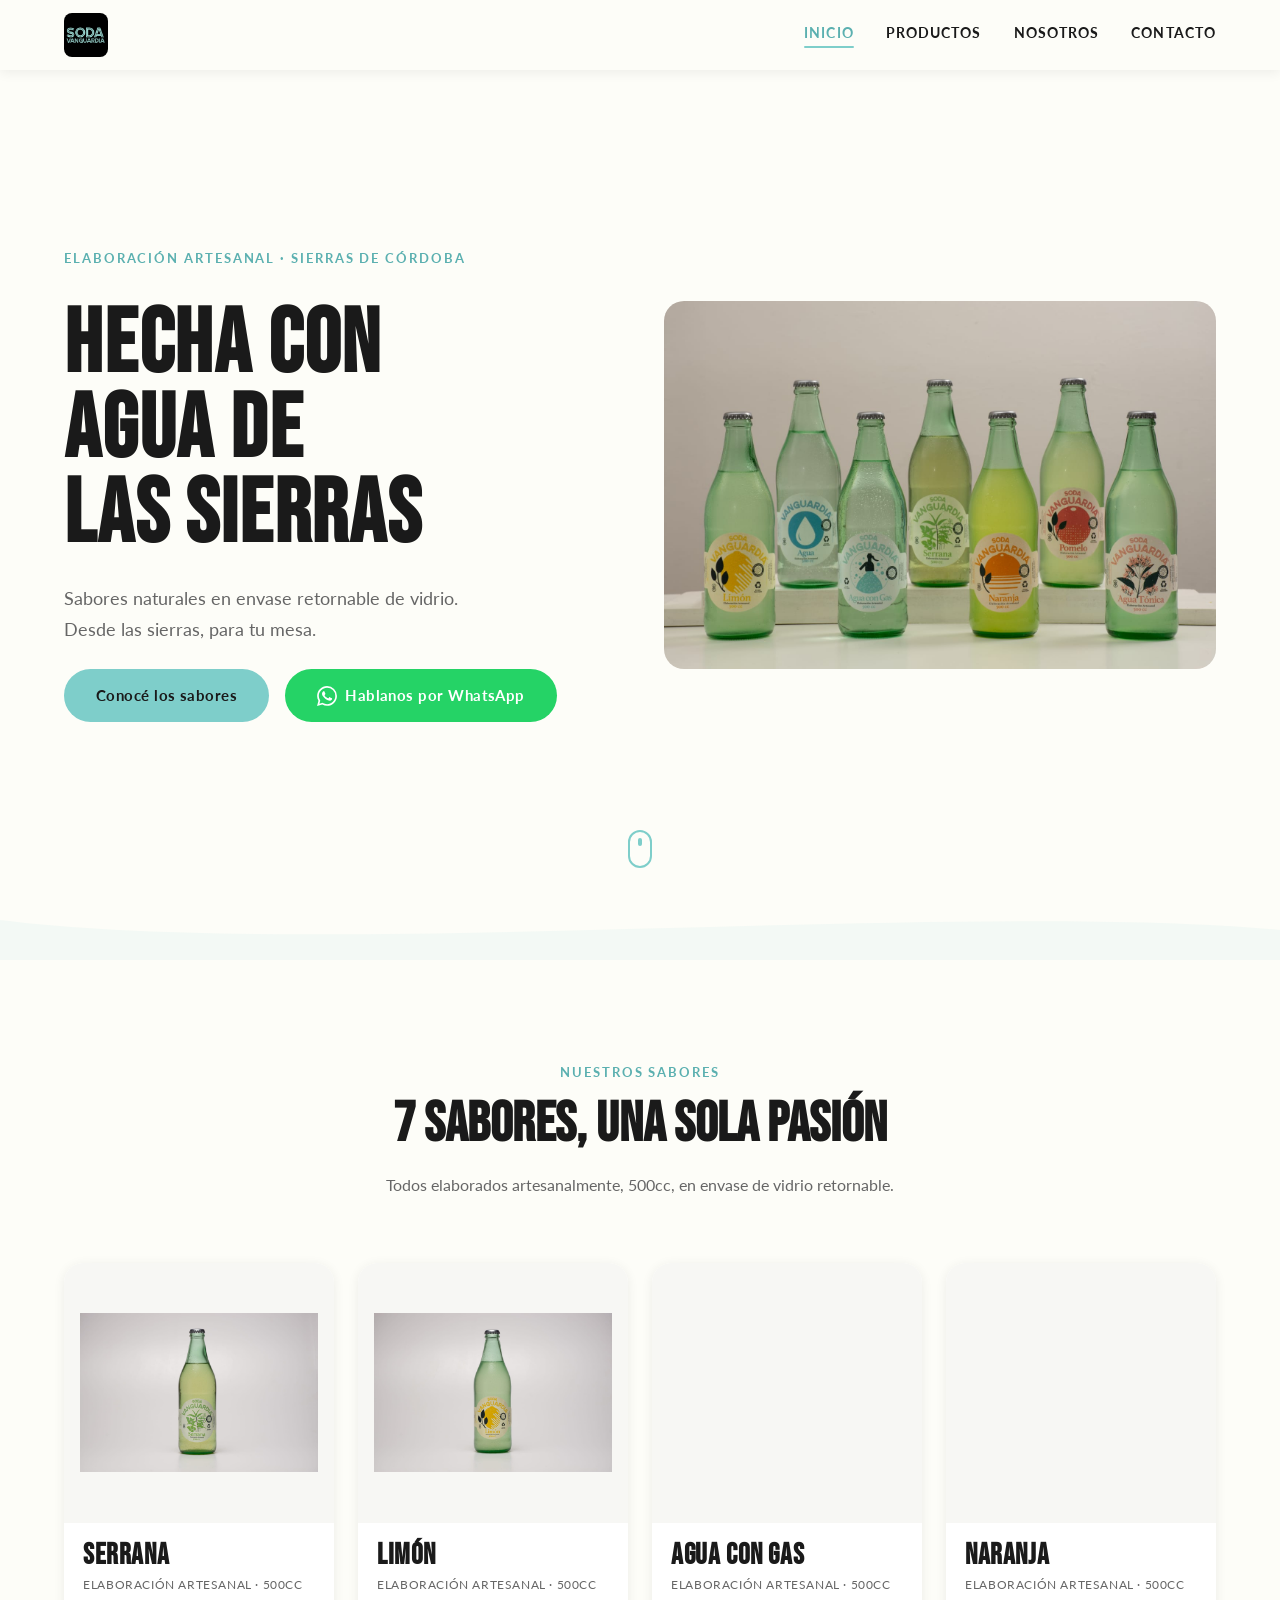
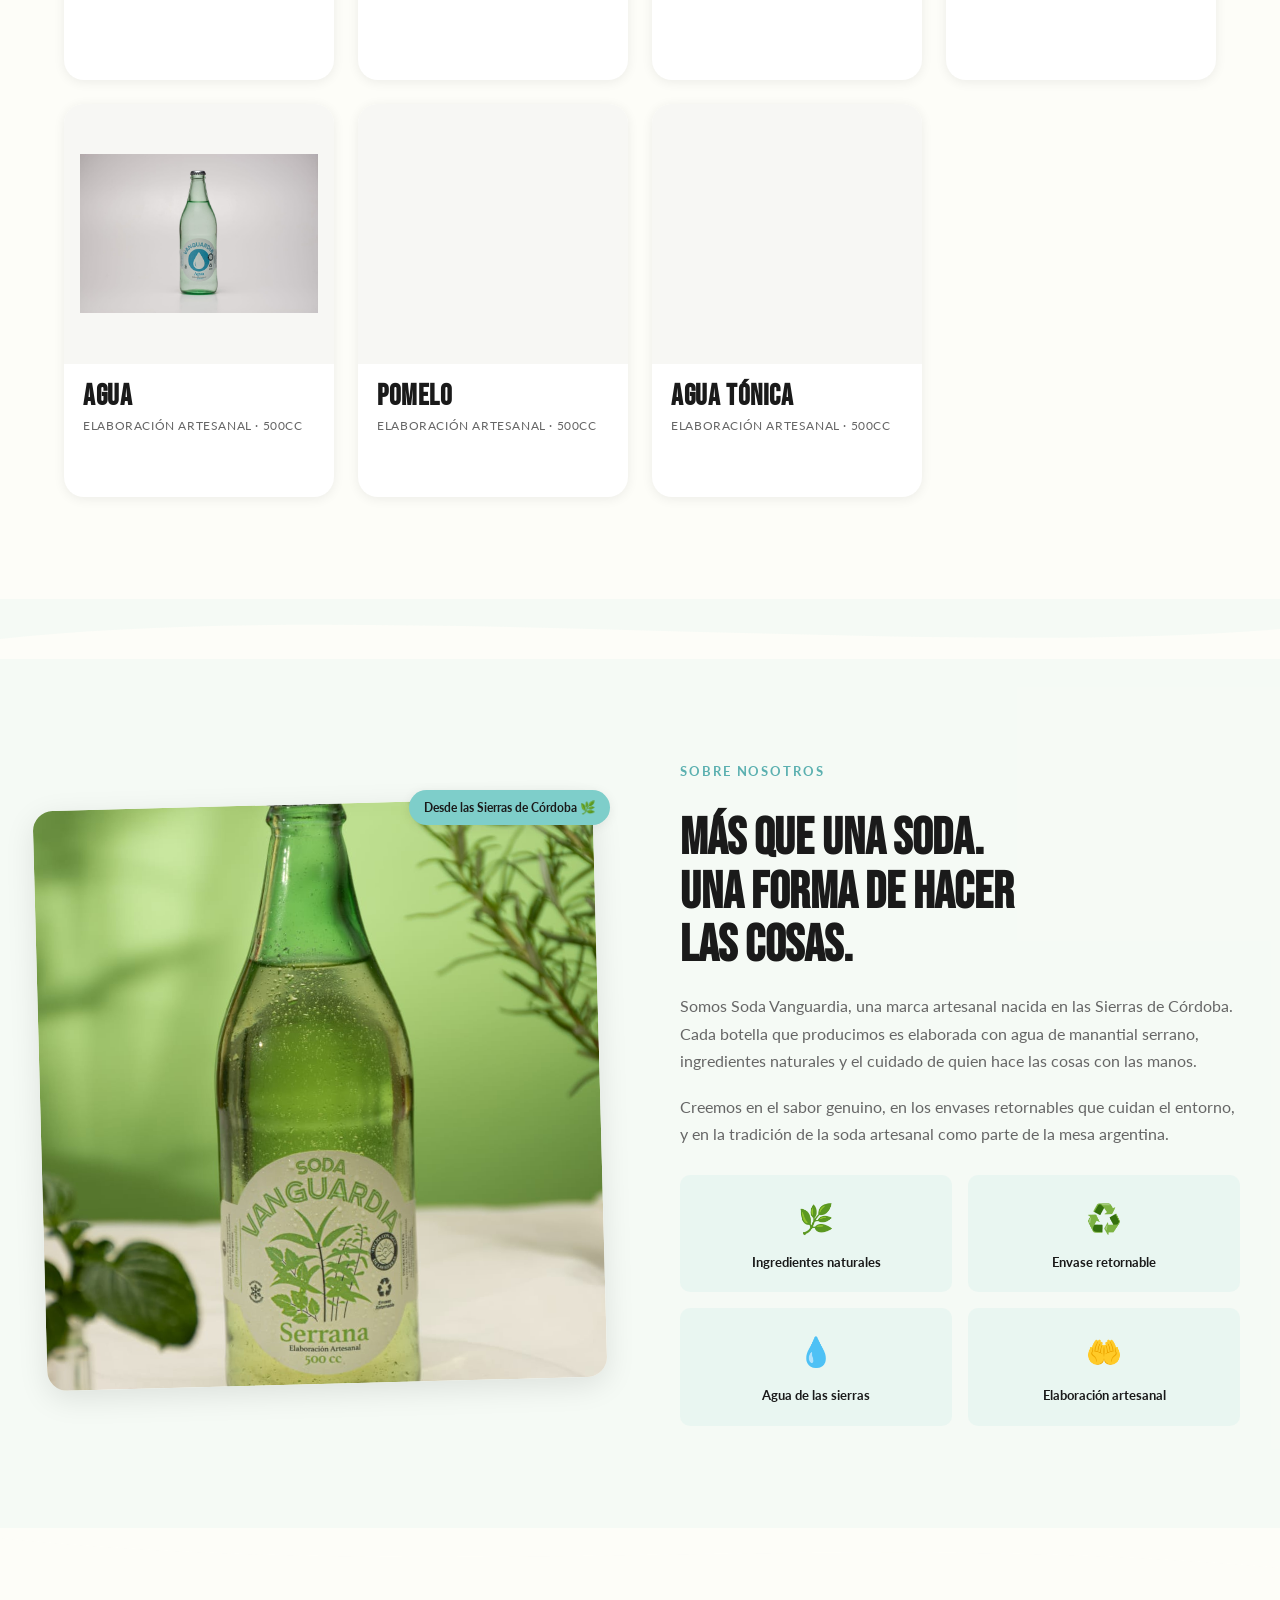
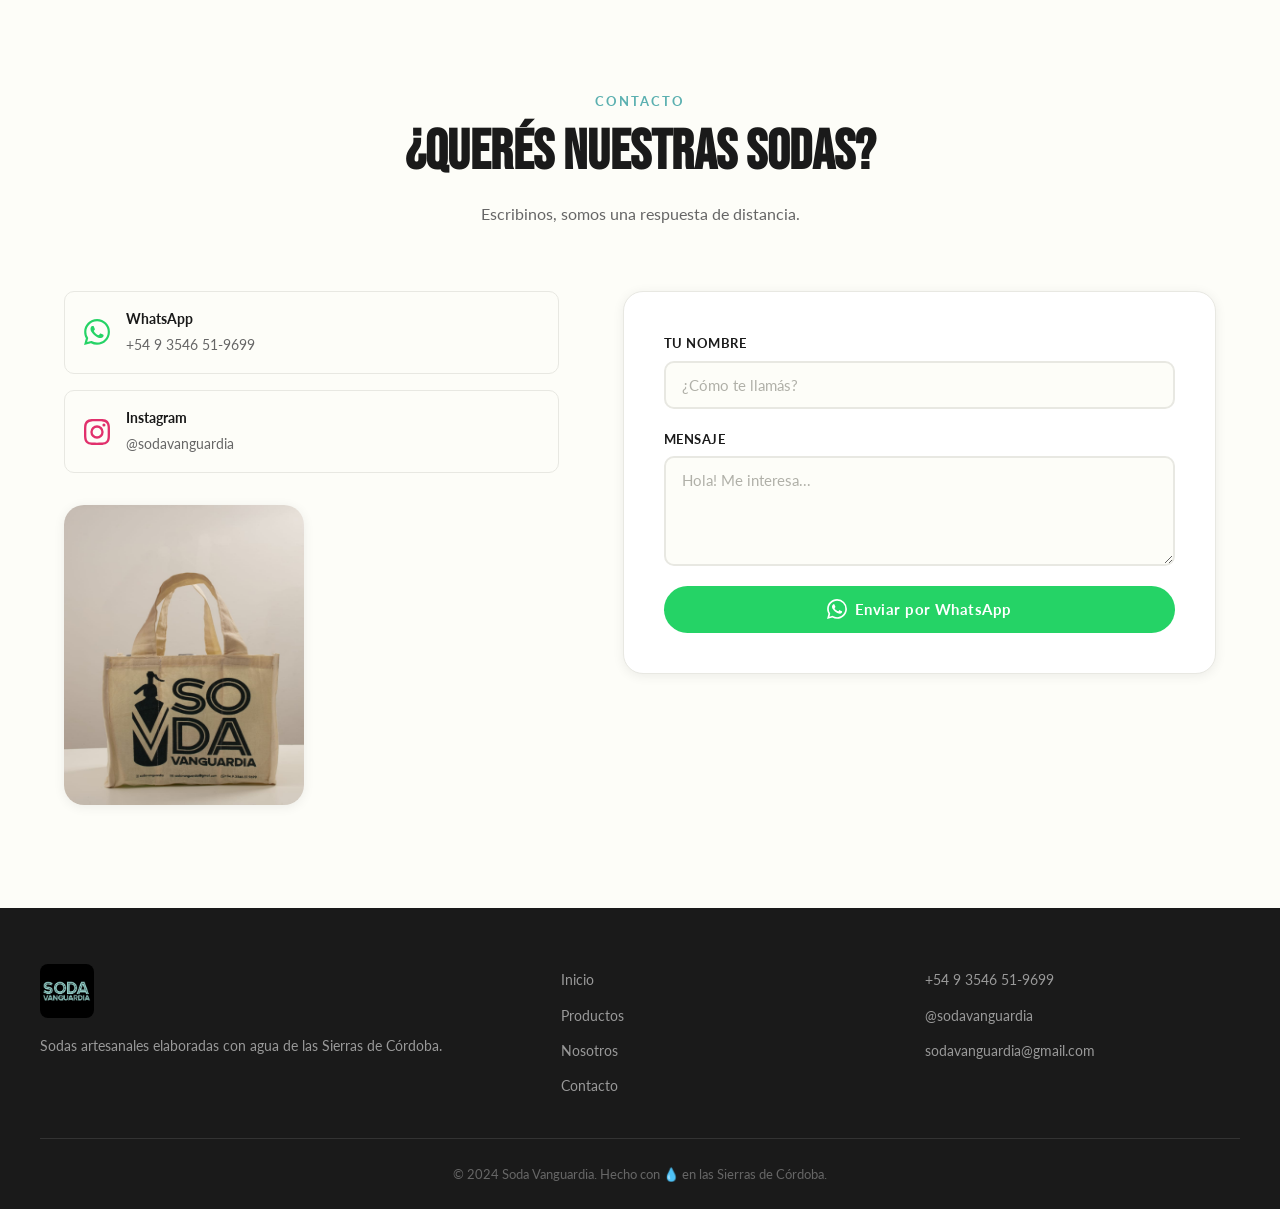
==== index.html @ a7659fdb "first commit" ====
<!DOCTYPE html>
<html lang="es">
<head>
  <meta charset="UTF-8" />
  <meta name="viewport" content="width=device-width, initial-scale=1.0" />

  <!-- SEO -->
  <title>Soda Vanguardia | Sodas Artesanales de las Sierras</title>
  <meta name="description" content="Sodas artesanales elaboradas con agua de las Sierras de Córdoba. Sabores naturales en envase retornable de vidrio." />
  <meta name="keywords" content="soda artesanal, sierras de córdoba, agua serrana, bebida artesanal, soda vanguardia, naranja, limón, pomelo, serrana, agua tónica" />
  <meta name="geo.region" content="AR-X" />
  <meta name="geo.placename" content="Sierras de Córdoba, Argentina" />

  <!-- Open Graph -->
  <meta property="og:title" content="Soda Vanguardia | Sodas Artesanales de las Sierras" />
  <meta property="og:description" content="Sodas artesanales elaboradas con agua de las Sierras de Córdoba. Sabores naturales en envase retornable de vidrio." />
  <meta property="og:image" content="imgs/todas-botellas.jpeg" />
  <meta property="og:type" content="website" />
  <meta property="og:locale" content="es_AR" />

  <!-- Schema.org -->
  <script type="application/ld+json">
  {
    "@context": "https://schema.org",
    "@type": "FoodEstablishment",
    "name": "Soda Vanguardia",
    "description": "Sodas artesanales elaboradas con agua de las Sierras de Córdoba",
    "telephone": "+5493546519699",
    "email": "sodavanguardia@gmail.com",
    "address": { "@type": "PostalAddress", "addressRegion": "Córdoba", "addressCountry": "AR" },
    "sameAs": ["https://www.instagram.com/sodavanguardia/"]
  }
  </script>

  <!-- Favicon inline SVG -->
  <link rel="icon" href="data:image/svg+xml,<svg xmlns='http://www.w3.org/2000/svg' viewBox='0 0 100 100'><rect width='100' height='100' fill='%231A1A1A'/><text y='.9em' font-size='80' fill='%237ECECA' font-family='sans-serif' font-weight='bold'>V</text></svg>" />

  <!-- Google Fonts -->
  <link rel="preconnect" href="https://fonts.googleapis.com" />
  <link rel="preconnect" href="https://fonts.gstatic.com" crossorigin />
  <link href="https://fonts.googleapis.com/css2?family=Bebas+Neue&family=Lato:wght@300;400;700&display=swap" rel="stylesheet" />

  <!-- Preload hero image -->
  <link rel="preload" as="image" href="imgs/todas-botellas.jpeg" fetchpriority="high" />

  <link rel="stylesheet" href="css/styles.css" />
</head>
<body>

  <!-- ═══════════════════════════════════════════════
       NAVBAR
  ══════════════════════════════════════════════════ -->
  <header class="navbar" id="navbar">
    <div class="navbar__container">
      <a href="#hero" class="navbar__logo">
        <img src="imgs/logo.jpeg" alt="Soda Vanguardia" height="44" width="44" />
      </a>

      <nav class="navbar__nav" id="navMenu">
        <a href="#hero" class="navbar__link" data-section="hero">Inicio</a>
        <a href="#productos" class="navbar__link" data-section="productos">Productos</a>
        <a href="#nosotros" class="navbar__link" data-section="nosotros">Nosotros</a>
        <a href="#contacto" class="navbar__link" data-section="contacto">Contacto</a>
      </nav>

      <button class="navbar__hamburger" id="hamburger" aria-label="Abrir menú" aria-expanded="false">
        <span></span>
        <span></span>
        <span></span>
      </button>
    </div>
  </header>

  <main>

    <!-- ═══════════════════════════════════════════════
         HERO
    ══════════════════════════════════════════════════ -->
    <section id="hero" class="hero">
      <div class="hero__content">
        <div class="hero__text">
          <span class="eyebrow">Elaboración Artesanal · Sierras de Córdoba</span>
          <h1 class="hero__title">
            HECHA CON<br />
            AGUA DE<br />
            LAS SIERRAS
          </h1>
          <p class="hero__sub">Sabores naturales en envase retornable de vidrio. Desde las sierras, para tu mesa.</p>
          <div class="hero__ctas">
            <a href="#productos" class="btn btn--primary">Conocé los sabores</a>
            <a href="https://wa.me/5493546519699" target="_blank" rel="noopener" class="btn btn--whatsapp">
              <svg width="20" height="20" viewBox="0 0 24 24" fill="currentColor" aria-hidden="true"><path d="M17.472 14.382c-.297-.149-1.758-.867-2.03-.967-.273-.099-.471-.148-.67.15-.197.297-.767.966-.94 1.164-.173.199-.347.223-.644.075-.297-.15-1.255-.463-2.39-1.475-.883-.788-1.48-1.761-1.653-2.059-.173-.297-.018-.458.13-.606.134-.133.298-.347.446-.52.149-.174.198-.298.298-.497.099-.198.05-.371-.025-.52-.075-.149-.669-1.612-.916-2.207-.242-.579-.487-.5-.669-.51-.173-.008-.371-.01-.57-.01-.198 0-.52.074-.792.372-.272.297-1.04 1.016-1.04 2.479 0 1.462 1.065 2.875 1.213 3.074.149.198 2.096 3.2 5.077 4.487.709.306 1.262.489 1.694.625.712.227 1.36.195 1.871.118.571-.085 1.758-.719 2.006-1.413.248-.694.248-1.289.173-1.413-.074-.124-.272-.198-.57-.347m-5.421 7.403h-.004a9.87 9.87 0 01-5.031-1.378l-.361-.214-3.741.982.998-3.648-.235-.374a9.86 9.86 0 01-1.51-5.26c.001-5.45 4.436-9.884 9.888-9.884 2.64 0 5.122 1.03 6.988 2.898a9.825 9.825 0 012.893 6.994c-.003 5.45-4.437 9.884-9.885 9.884m8.413-18.297A11.815 11.815 0 0012.05 0C5.495 0 .16 5.335.157 11.892c0 2.096.547 4.142 1.588 5.945L.057 24l6.305-1.654a11.882 11.882 0 005.683 1.448h.005c6.554 0 11.89-5.335 11.893-11.893a11.821 11.821 0 00-3.48-8.413z"/></svg>
              Hablanos por WhatsApp
            </a>
          </div>
        </div>

        <div class="hero__image-wrap">
          <div class="hero__bubbles" aria-hidden="true">
            <div class="bubble"></div>
            <div class="bubble"></div>
            <div class="bubble"></div>
            <div class="bubble"></div>
            <div class="bubble"></div>
            <div class="bubble"></div>
          </div>
          <img
            src="imgs/todas-botellas.jpeg"
            alt="Todas las botellas de Soda Vanguardia"
            class="hero__img"
            fetchpriority="high"
            decoding="async"
            width="700"
            height="500"
          />
        </div>
      </div>

      <div class="hero__scroll-indicator" id="scrollIndicator" aria-hidden="true">
        <span></span>
      </div>
    </section>

    <!-- wave -->
    <div class="wave wave--down" aria-hidden="true">
      <svg viewBox="0 0 1440 60" preserveAspectRatio="none" xmlns="http://www.w3.org/2000/svg">
        <path d="M0,20 C360,60 1080,0 1440,30 L1440,60 L0,60 Z" fill="rgba(126,202,202,0.08)"/>
      </svg>
    </div>

    <!-- ═══════════════════════════════════════════════
         PRODUCTOS
    ══════════════════════════════════════════════════ -->
    <section id="productos" class="productos">
      <div class="section-header reveal">
        <span class="eyebrow">Nuestros Sabores</span>
        <h2>7 sabores, una sola pasión</h2>
        <p>Todos elaborados artesanalmente, 500cc, en envase de vidrio retornable.</p>
      </div>

      <div class="products-grid stagger">

        <div class="product-card" data-color="#5A8A3C">
          <div class="product-card__img-wrap">
            <img src="imgs/serrana-product.jpeg" alt="Soda Serrana 500cc" loading="lazy" decoding="async" width="300" height="420" />
          </div>
          <div class="product-card__info">
            <h3 class="product-card__name">Serrana</h3>
            <p class="product-card__sub">Elaboración Artesanal · 500cc</p>
            <p class="product-card__desc">Hierbas serranas y agua de manantial</p>
          </div>
        </div>

        <div class="product-card" data-color="#F2C12E">
          <div class="product-card__img-wrap">
            <img src="imgs/limon-product.jpeg" alt="Soda Limón 500cc" loading="lazy" decoding="async" width="300" height="420" />
          </div>
          <div class="product-card__info">
            <h3 class="product-card__name">Limón</h3>
            <p class="product-card__sub">Elaboración Artesanal · 500cc</p>
            <p class="product-card__desc">Cítrico natural, burbujas finas</p>
          </div>
        </div>

        <div class="product-card" data-color="#5BB8C4">
          <div class="product-card__img-wrap">
            <img src="imgs/agua-con-gas-product.jpeg" alt="Agua con Gas 500cc" loading="lazy" decoding="async" width="300" height="420" />
          </div>
          <div class="product-card__info">
            <h3 class="product-card__name">Agua con Gas</h3>
            <p class="product-card__sub">Elaboración Artesanal · 500cc</p>
            <p class="product-card__desc">Agua serrana pura, perfectamente gasificada</p>
          </div>
        </div>

        <div class="product-card" data-color="#E8821A">
          <div class="product-card__img-wrap">
            <img src="imgs/naranja-product.jpeg" alt="Soda Naranja 500cc" loading="lazy" decoding="async" width="300" height="420" />
          </div>
          <div class="product-card__info">
            <h3 class="product-card__name">Naranja</h3>
            <p class="product-card__sub">Elaboración Artesanal · 500cc</p>
            <p class="product-card__desc">Naranja fresca, sin artificiales</p>
          </div>
        </div>

        <div class="product-card" data-color="#5B9BD5">
          <div class="product-card__img-wrap">
            <img src="imgs/agua-product.jpeg" alt="Agua Vanguardia 500cc" loading="lazy" decoding="async" width="300" height="420" />
          </div>
          <div class="product-card__info">
            <h3 class="product-card__name">Agua</h3>
            <p class="product-card__sub">Elaboración Artesanal · 500cc</p>
            <p class="product-card__desc">Agua serrana pura, sin gas</p>
          </div>
        </div>

        <div class="product-card" data-color="#E85454">
          <div class="product-card__img-wrap">
            <img src="imgs/pomelo-product.jpeg" alt="Soda Pomelo 500cc" loading="lazy" decoding="async" width="300" height="420" />
          </div>
          <div class="product-card__info">
            <h3 class="product-card__name">Pomelo</h3>
            <p class="product-card__sub">Elaboración Artesanal · 500cc</p>
            <p class="product-card__desc">Pomelo jugoso, refrescante y único</p>
          </div>
        </div>

        <div class="product-card" data-color="#E8906A">
          <div class="product-card__img-wrap">
            <img src="imgs/agua-tonica-product.jpeg" alt="Agua Tónica 500cc" loading="lazy" decoding="async" width="300" height="420" />
          </div>
          <div class="product-card__info">
            <h3 class="product-card__name">Agua Tónica</h3>
            <p class="product-card__sub">Elaboración Artesanal · 500cc</p>
            <p class="product-card__desc">Botánica floral, perfecta para tragos</p>
          </div>
        </div>

      </div>
    </section>

    <!-- wave -->
    <div class="wave wave--up" aria-hidden="true">
      <svg viewBox="0 0 1440 60" preserveAspectRatio="none" xmlns="http://www.w3.org/2000/svg">
        <path d="M0,30 C400,0 1040,60 1440,20 L1440,60 L0,60 Z" fill="rgba(126,202,202,0.06)"/>
      </svg>
    </div>

    <!-- ═══════════════════════════════════════════════
         NOSOTROS
    ══════════════════════════════════════════════════ -->
    <section id="nosotros" class="nosotros">
      <div class="nosotros__grid">

        <div class="nosotros__image reveal reveal--left">
          <span class="nosotros__badge">Desde las Sierras de Córdoba 🌿</span>
          <img
            src="imgs/serrana-lifestyle.jpeg"
            alt="Botella Serrana entre hierbas serranas"
            loading="lazy"
            decoding="async"
            width="600"
            height="800"
          />
        </div>

        <div class="nosotros__text reveal reveal--right">
          <span class="eyebrow">Sobre Nosotros</span>
          <h2>Más que una soda.<br />Una forma de hacer<br />las cosas.</h2>
          <p>Somos Soda Vanguardia, una marca artesanal nacida en las Sierras de Córdoba. Cada botella que producimos es elaborada con agua de manantial serrano, ingredientes naturales y el cuidado de quien hace las cosas con las manos.</p>
          <p>Creemos en el sabor genuino, en los envases retornables que cuidan el entorno, y en la tradición de la soda artesanal como parte de la mesa argentina.</p>

          <div class="valores-grid">
            <div class="valor">
              <span class="valor__icon">🌿</span>
              <span class="valor__label">Ingredientes naturales</span>
            </div>
            <div class="valor">
              <span class="valor__icon">♻️</span>
              <span class="valor__label">Envase retornable</span>
            </div>
            <div class="valor">
              <span class="valor__icon">💧</span>
              <span class="valor__label">Agua de las sierras</span>
            </div>
            <div class="valor">
              <span class="valor__icon">🤲</span>
              <span class="valor__label">Elaboración artesanal</span>
            </div>
          </div>
        </div>

      </div>
    </section>

    <!-- wave -->
    <div class="wave wave--down" aria-hidden="true">
      <svg viewBox="0 0 1440 60" preserveAspectRatio="none" xmlns="http://www.w3.org/2000/svg">
        <path d="M0,10 C500,55 940,0 1440,40 L1440,60 L0,60 Z" fill="#FDFDF8"/>
      </svg>
    </div>

    <!-- ═══════════════════════════════════════════════
         CONTACTO
    ══════════════════════════════════════════════════ -->
    <section id="contacto" class="contacto">
      <div class="section-header reveal">
        <span class="eyebrow">Contacto</span>
        <h2>¿Querés nuestras sodas?</h2>
        <p>Escribinos, somos una respuesta de distancia.</p>
      </div>

      <div class="contacto__grid">

        <div class="contacto__datos reveal reveal--left">
          <a href="https://wa.me/5493546519699" target="_blank" rel="noopener" class="contacto__item contacto__item--wa">
            <svg class="contacto__icon" viewBox="0 0 24 24" fill="currentColor" aria-hidden="true"><path d="M17.472 14.382c-.297-.149-1.758-.867-2.03-.967-.273-.099-.471-.148-.67.15-.197.297-.767.966-.94 1.164-.173.199-.347.223-.644.075-.297-.15-1.255-.463-2.39-1.475-.883-.788-1.48-1.761-1.653-2.059-.173-.297-.018-.458.13-.606.134-.133.298-.347.446-.52.149-.174.198-.298.298-.497.099-.198.05-.371-.025-.52-.075-.149-.669-1.612-.916-2.207-.242-.579-.487-.5-.669-.51-.173-.008-.371-.01-.57-.01-.198 0-.52.074-.792.372-.272.297-1.04 1.016-1.04 2.479 0 1.462 1.065 2.875 1.213 3.074.149.198 2.096 3.2 5.077 4.487.709.306 1.262.489 1.694.625.712.227 1.36.195 1.871.118.571-.085 1.758-.719 2.006-1.413.248-.694.248-1.289.173-1.413-.074-.124-.272-.198-.57-.347m-5.421 7.403h-.004a9.87 9.87 0 01-5.031-1.378l-.361-.214-3.741.982.998-3.648-.235-.374a9.86 9.86 0 01-1.51-5.26c.001-5.45 4.436-9.884 9.888-9.884 2.64 0 5.122 1.03 6.988 2.898a9.825 9.825 0 012.893 6.994c-.003 5.45-4.437 9.884-9.885 9.884m8.413-18.297A11.815 11.815 0 0012.05 0C5.495 0 .16 5.335.157 11.892c0 2.096.547 4.142 1.588 5.945L.057 24l6.305-1.654a11.882 11.882 0 005.683 1.448h.005c6.554 0 11.89-5.335 11.893-11.893a11.821 11.821 0 00-3.48-8.413z"/></svg>
            <div>
              <strong>WhatsApp</strong>
              <span>+54 9 3546 51-9699</span>
            </div>
          </a>

          <a href="https://www.instagram.com/sodavanguardia/" target="_blank" rel="noopener" class="contacto__item contacto__item--ig">
            <svg class="contacto__icon" viewBox="0 0 24 24" fill="currentColor" aria-hidden="true"><path d="M12 2.163c3.204 0 3.584.012 4.85.07 3.252.148 4.771 1.691 4.919 4.919.058 1.265.069 1.645.069 4.849 0 3.205-.012 3.584-.069 4.849-.149 3.225-1.664 4.771-4.919 4.919-1.266.058-1.644.07-4.85.07-3.204 0-3.584-.012-4.849-.07-3.26-.149-4.771-1.699-4.919-4.92-.058-1.265-.07-1.644-.07-4.849 0-3.204.013-3.583.07-4.849.149-3.227 1.664-4.771 4.919-4.919 1.266-.057 1.645-.069 4.849-.069zM12 0C8.741 0 8.333.014 7.053.072 2.695.272.273 2.69.073 7.052.014 8.333 0 8.741 0 12c0 3.259.014 3.668.072 4.948.2 4.358 2.618 6.78 6.98 6.98C8.333 23.986 8.741 24 12 24c3.259 0 3.668-.014 4.948-.072 4.354-.2 6.782-2.618 6.979-6.98.059-1.28.073-1.689.073-4.948 0-3.259-.014-3.667-.072-4.947-.196-4.354-2.617-6.78-6.979-6.98C15.668.014 15.259 0 12 0zm0 5.838a6.162 6.162 0 100 12.324 6.162 6.162 0 000-12.324zM12 16a4 4 0 110-8 4 4 0 010 8zm6.406-11.845a1.44 1.44 0 100 2.881 1.44 1.44 0 000-2.881z"/></svg>
            <div>
              <strong>Instagram</strong>
              <span>@sodavanguardia</span>
            </div>
          </a>

          <div class="contacto__bolsa">
            <img src="imgs/bolsa.jpeg" alt="Bolsa Soda Vanguardia" loading="lazy" decoding="async" width="300" height="300" />
          </div>
        </div>

        <div class="contacto__form-wrap reveal reveal--right">
          <form class="contacto__form" id="contactForm" novalidate>
            <div class="form-group">
              <label for="nombre">Tu nombre</label>
              <input type="text" id="nombre" name="nombre" placeholder="¿Cómo te llamás?" required />
            </div>
            <div class="form-group">
              <label for="mensaje">Mensaje</label>
              <textarea id="mensaje" name="mensaje" rows="4" placeholder="Hola! Me interesa..." required></textarea>
            </div>
            <button type="submit" class="btn btn--whatsapp btn--full">
              <svg width="20" height="20" viewBox="0 0 24 24" fill="currentColor" aria-hidden="true"><path d="M17.472 14.382c-.297-.149-1.758-.867-2.03-.967-.273-.099-.471-.148-.67.15-.197.297-.767.966-.94 1.164-.173.199-.347.223-.644.075-.297-.15-1.255-.463-2.39-1.475-.883-.788-1.48-1.761-1.653-2.059-.173-.297-.018-.458.13-.606.134-.133.298-.347.446-.52.149-.174.198-.298.298-.497.099-.198.05-.371-.025-.52-.075-.149-.669-1.612-.916-2.207-.242-.579-.487-.5-.669-.51-.173-.008-.371-.01-.57-.01-.198 0-.52.074-.792.372-.272.297-1.04 1.016-1.04 2.479 0 1.462 1.065 2.875 1.213 3.074.149.198 2.096 3.2 5.077 4.487.709.306 1.262.489 1.694.625.712.227 1.36.195 1.871.118.571-.085 1.758-.719 2.006-1.413.248-.694.248-1.289.173-1.413-.074-.124-.272-.198-.57-.347m-5.421 7.403h-.004a9.87 9.87 0 01-5.031-1.378l-.361-.214-3.741.982.998-3.648-.235-.374a9.86 9.86 0 01-1.51-5.26c.001-5.45 4.436-9.884 9.888-9.884 2.64 0 5.122 1.03 6.988 2.898a9.825 9.825 0 012.893 6.994c-.003 5.45-4.437 9.884-9.885 9.884m8.413-18.297A11.815 11.815 0 0012.05 0C5.495 0 .16 5.335.157 11.892c0 2.096.547 4.142 1.588 5.945L.057 24l6.305-1.654a11.882 11.882 0 005.683 1.448h.005c6.554 0 11.89-5.335 11.893-11.893a11.821 11.821 0 00-3.48-8.413z"/></svg>
              Enviar por WhatsApp
            </button>
          </form>
        </div>

      </div>
    </section>

  </main>

  <!-- ═══════════════════════════════════════════════
       FOOTER
  ══════════════════════════════════════════════════ -->
  <footer class="footer reveal">
    <div class="footer__top">
      <div class="footer__brand">
        <img src="imgs/logo.jpeg" alt="Soda Vanguardia" width="60" height="60" loading="lazy" />
        <p>Sodas artesanales elaboradas con agua de las Sierras de Córdoba.</p>
      </div>
      <nav class="footer__nav" aria-label="Navegación footer">
        <a href="#hero">Inicio</a>
        <a href="#productos">Productos</a>
        <a href="#nosotros">Nosotros</a>
        <a href="#contacto">Contacto</a>
      </nav>
      <div class="footer__contact">
        <a href="https://wa.me/5493546519699" target="_blank" rel="noopener">+54 9 3546 51-9699</a>
        <a href="https://www.instagram.com/sodavanguardia/" target="_blank" rel="noopener">@sodavanguardia</a>
        <a href="mailto:sodavanguardia@gmail.com">sodavanguardia@gmail.com</a>
      </div>
    </div>
    <div class="footer__bottom">
      <p>© 2024 Soda Vanguardia. Hecho con 💧 en las Sierras de Córdoba.</p>
    </div>
  </footer>

  <script src="js/main.js"></script>
</body>
</html>
---- css/styles.css ----
/* ═══════════════════════════════════════════════
   SODA VANGUARDIA — styles.css
   Orden: Variables → Reset → Utilidades → Navbar
          → Hero → Productos → Nosotros → Contacto
          → Footer → Animaciones → Responsive
══════════════════════════════════════════════════ */

/* ── VARIABLES ─────────────────────────────────── */
:root {
  --color-bg:           #FDFDF8;
  --color-primary:      #7ECECA;
  --color-primary-dark: #5BB0B0;
  --color-text:         #1A1A1A;
  --color-text-light:   #666666;
  --color-border:       #E8E8E2;
  --color-wa:           #25D366;
  --color-wa-dark:      #1DA851;

  /* Colores por sabor */
  --color-serrana:      #5A8A3C;
  --color-limon:        #F2C12E;
  --color-agua-con-gas: #5BB8C4;
  --color-naranja:      #E8821A;
  --color-agua:         #5B9BD5;
  --color-pomelo:       #E85454;
  --color-tonica:       #E8906A;

  --font-title: 'Bebas Neue', sans-serif;
  --font-body:  'Lato', sans-serif;

  --radius-sm:  10px;
  --radius-md:  20px;
  --radius-lg:  50px;

  --shadow-sm:  0 2px 12px rgba(0,0,0,0.07);
  --shadow-md:  0 8px 30px rgba(0,0,0,0.10);
  --shadow-lg:  0 16px 50px rgba(0,0,0,0.14);

  --section-pad: clamp(4rem, 8vw, 8rem);
  --container:   1200px;
}

/* ── RESET ─────────────────────────────────────── */
*, *::before, *::after { margin: 0; padding: 0; box-sizing: border-box; }
html { scroll-behavior: smooth; }
body {
  font-family: var(--font-body);
  background: var(--color-bg);
  color: var(--color-text);
  line-height: 1.7;
  overflow-x: hidden;
}
img { display: block; max-width: 100%; }
a { text-decoration: none; color: inherit; }
button { cursor: pointer; font-family: inherit; border: none; background: none; }
ul { list-style: none; }
input, textarea { font-family: inherit; }

/* ── UTILIDADES ─────────────────────────────────── */
.eyebrow {
  display: block;
  font-size: 0.8rem;
  font-weight: 700;
  letter-spacing: 0.15em;
  text-transform: uppercase;
  color: var(--color-primary-dark);
  margin-bottom: 0.6rem;
}

.section-header {
  text-align: center;
  max-width: 600px;
  margin: 0 auto 4rem;
}
.section-header h2 {
  font-family: var(--font-title);
  font-size: clamp(2rem, 5vw, 3.5rem);
  line-height: 1.1;
  margin: 0.4rem 0 1rem;
}
.section-header p {
  color: var(--color-text-light);
}

/* ── BOTONES ────────────────────────────────────── */
.btn {
  display: inline-flex;
  align-items: center;
  gap: 0.5rem;
  padding: 0.85rem 2rem;
  border-radius: var(--radius-lg);
  font-weight: 700;
  font-size: 0.95rem;
  letter-spacing: 0.03em;
  transition: transform 0.2s ease, box-shadow 0.2s ease, background 0.2s ease;
}
.btn:active { transform: scale(0.97); }

.btn--primary {
  background: var(--color-primary);
  color: var(--color-text);
}
.btn--primary:hover {
  background: var(--color-primary-dark);
  transform: translateY(-2px);
  box-shadow: 0 6px 20px rgba(126,202,202,0.4);
}

.btn--whatsapp {
  background: var(--color-wa);
  color: #fff;
}
.btn--whatsapp:hover {
  background: var(--color-wa-dark);
  transform: translateY(-2px);
  box-shadow: 0 6px 20px rgba(37,211,102,0.35);
}

.btn--full { width: 100%; justify-content: center; }

/* Focus visible */
:focus-visible {
  outline: 3px solid var(--color-primary);
  outline-offset: 3px;
  border-radius: 4px;
}

/* ── NAVBAR ─────────────────────────────────────── */
.navbar {
  position: fixed;
  top: 0; left: 0; right: 0;
  z-index: 100;
  background: rgba(253,253,248,0.96);
  backdrop-filter: blur(8px);
  -webkit-backdrop-filter: blur(8px);
  box-shadow: var(--shadow-sm);
  transition: transform 0.35s ease, box-shadow 0.35s ease;
}
.navbar--hidden { transform: translateY(-100%); }

.navbar__container {
  max-width: var(--container);
  margin: 0 auto;
  padding: 0 1.5rem;
  height: 70px;
  display: flex;
  align-items: center;
  justify-content: space-between;
  gap: 1rem;
}

.navbar__logo img {
  height: 44px;
  width: 44px;
  object-fit: cover;
  border-radius: 8px;
  transition: transform 0.2s ease;
}
.navbar__logo:hover img { transform: scale(1.05); }

.navbar__nav {
  display: flex;
  gap: 2rem;
  align-items: center;
}

.navbar__link {
  font-size: 0.85rem;
  font-weight: 700;
  letter-spacing: 0.08em;
  text-transform: uppercase;
  color: var(--color-text);
  position: relative;
  padding-bottom: 3px;
  transition: color 0.2s ease;
}
.navbar__link::after {
  content: '';
  position: absolute;
  bottom: 0; left: 0;
  width: 0; height: 2px;
  background: var(--color-primary);
  border-radius: 2px;
  transition: width 0.3s ease;
}
.navbar__link:hover,
.navbar__link.active { color: var(--color-primary-dark); }
.navbar__link:hover::after,
.navbar__link.active::after { width: 100%; }

/* Hamburger */
.navbar__hamburger {
  display: none;
  flex-direction: column;
  gap: 5px;
  width: 30px;
  padding: 4px 0;
}
.navbar__hamburger span {
  display: block;
  height: 2px;
  background: var(--color-text);
  border-radius: 2px;
  transition: transform 0.3s ease, opacity 0.3s ease;
}
.navbar__hamburger.open span:nth-child(1) { transform: translateY(7px) rotate(45deg); }
.navbar__hamburger.open span:nth-child(2) { opacity: 0; }
.navbar__hamburger.open span:nth-child(3) { transform: translateY(-7px) rotate(-45deg); }

/* ── HERO ───────────────────────────────────────── */
.hero {
  min-height: 100vh;
  display: flex;
  flex-direction: column;
  justify-content: center;
  padding-top: 70px;
  position: relative;
  overflow: hidden;
}

.hero__content {
  max-width: var(--container);
  margin: 0 auto;
  padding: 3rem 1.5rem;
  display: grid;
  grid-template-columns: 1fr 1fr;
  align-items: center;
  gap: 3rem;
  width: 100%;
}

/* Texto hero */
.hero__text { display: flex; flex-direction: column; gap: 1.5rem; }

.hero__text .eyebrow {
  animation: aparecer 0.6s ease both;
}

.hero__title {
  font-family: var(--font-title);
  font-size: clamp(3rem, 7vw, 7rem);
  line-height: 0.95;
  letter-spacing: 0.02em;
  color: var(--color-text);
  animation: aparecer 0.6s ease 0.1s both;
}

.hero__sub {
  font-size: clamp(1rem, 1.5vw, 1.15rem);
  color: var(--color-text-light);
  max-width: 440px;
  animation: aparecer 0.6s ease 0.2s both;
}

.hero__ctas {
  display: flex;
  flex-wrap: wrap;
  gap: 1rem;
  animation: aparecer 0.6s ease 0.3s both;
}

/* Imagen hero */
.hero__image-wrap {
  position: relative;
  display: flex;
  justify-content: center;
  align-items: center;
  animation: aparecer 0.7s ease 0.15s both;
}

.hero__img {
  width: 100%;
  max-width: 560px;
  height: auto;
  border-radius: var(--radius-md);
  object-fit: cover;
  animation: flotar 5s ease-in-out infinite;
  position: relative;
  z-index: 1;
}

/* Burbujas */
.hero__bubbles { position: absolute; inset: 0; pointer-events: none; z-index: 0; }
.bubble {
  position: absolute;
  border-radius: 50%;
  background: rgba(126,202,202,0.25);
  animation: subir var(--dur, 3.5s) ease-in var(--delay, 0s) infinite;
}
.bubble:nth-child(1) { width: 18px; height: 18px; left: 10%; bottom: 15%; --dur: 3.2s; --delay: 0s;   }
.bubble:nth-child(2) { width: 10px; height: 10px; left: 25%; bottom: 20%; --dur: 4.0s; --delay: 0.5s; }
.bubble:nth-child(3) { width: 22px; height: 22px; left: 70%; bottom: 10%; --dur: 3.6s; --delay: 1.0s; }
.bubble:nth-child(4) { width: 12px; height: 12px; left: 50%; bottom: 25%; --dur: 5.0s; --delay: 1.5s; }
.bubble:nth-child(5) { width: 16px; height: 16px; left: 80%; bottom: 30%; --dur: 3.8s; --delay: 0.8s; }
.bubble:nth-child(6) { width:  8px; height:  8px; left: 40%; bottom: 8%;  --dur: 4.5s; --delay: 2.0s; }

/* Scroll indicator */
.hero__scroll-indicator {
  position: absolute;
  bottom: 2rem;
  left: 50%;
  transform: translateX(-50%);
  display: flex;
  flex-direction: column;
  align-items: center;
  transition: opacity 0.4s ease;
}
.hero__scroll-indicator span {
  display: block;
  width: 24px; height: 38px;
  border: 2px solid var(--color-primary);
  border-radius: 12px;
  position: relative;
}
.hero__scroll-indicator span::after {
  content: '';
  position: absolute;
  top: 6px; left: 50%;
  transform: translateX(-50%);
  width: 4px; height: 8px;
  background: var(--color-primary);
  border-radius: 2px;
  animation: scrollDot 1.8s ease infinite;
}
.hero__scroll-indicator.hidden { opacity: 0; pointer-events: none; }

/* ── PRODUCTOS ──────────────────────────────────── */
.productos {
  padding: var(--section-pad) 1.5rem;
  max-width: var(--container);
  margin: 0 auto;
}

.products-grid {
  display: grid;
  grid-template-columns: repeat(4, 1fr);
  gap: 1.5rem;
}

.product-card {
  background: #fff;
  border-radius: var(--radius-md);
  box-shadow: var(--shadow-sm);
  overflow: hidden;
  cursor: pointer;
  transition: transform 0.3s ease, box-shadow 0.3s ease, border-bottom-color 0.3s ease;
  border-bottom: 4px solid transparent;
  display: flex;
  flex-direction: column;
}
.product-card:hover {
  transform: translateY(-8px);
  box-shadow: var(--shadow-lg);
}

.product-card__img-wrap {
  background: #f7f7f4;
  display: flex;
  align-items: center;
  justify-content: center;
  padding: 1.5rem 1rem;
  height: 260px;
  overflow: hidden;
}
.product-card__img-wrap img {
  height: 100%;
  width: auto;
  object-fit: contain;
  transition: transform 0.3s ease;
}
.product-card:hover .product-card__img-wrap img {
  transform: scale(1.06);
}

.product-card__info {
  padding: 1.2rem 1.2rem 1.4rem;
  display: flex;
  flex-direction: column;
  gap: 0.25rem;
  flex: 1;
}
.product-card__name {
  font-family: var(--font-title);
  font-size: 1.8rem;
  line-height: 1;
  letter-spacing: 0.02em;
}
.product-card__sub {
  font-size: 0.75rem;
  color: var(--color-text-light);
  text-transform: uppercase;
  letter-spacing: 0.05em;
}
.product-card__desc {
  font-size: 0.88rem;
  color: var(--color-text-light);
  margin-top: 0.4rem;
  opacity: 0;
  transform: translateY(4px);
  transition: opacity 0.3s ease, transform 0.3s ease;
}
.product-card:hover .product-card__desc {
  opacity: 1;
  transform: translateY(0);
}

/* ── NOSOTROS ───────────────────────────────────── */
.nosotros {
  background: rgba(126,202,202,0.06);
  padding: var(--section-pad) 1.5rem;
}

.nosotros__grid {
  max-width: var(--container);
  margin: 0 auto;
  display: grid;
  grid-template-columns: 1fr 1fr;
  gap: 5rem;
  align-items: center;
}

.nosotros__image {
  position: relative;
}
.nosotros__image img {
  width: 100%;
  max-height: 580px;
  object-fit: cover;
  border-radius: var(--radius-md);
  transform: rotate(-1.5deg);
  box-shadow: var(--shadow-md);
}
.nosotros__badge {
  position: absolute;
  top: -14px; right: -10px;
  background: var(--color-primary);
  color: var(--color-text);
  font-size: 0.78rem;
  font-weight: 700;
  padding: 0.45rem 0.9rem;
  border-radius: var(--radius-lg);
  box-shadow: var(--shadow-sm);
  z-index: 1;
  white-space: nowrap;
}

.nosotros__text { display: flex; flex-direction: column; gap: 1.2rem; }
.nosotros__text h2 {
  font-family: var(--font-title);
  font-size: clamp(2rem, 4vw, 3.2rem);
  line-height: 1.05;
}
.nosotros__text p { color: var(--color-text-light); }

.valores-grid {
  display: grid;
  grid-template-columns: 1fr 1fr;
  gap: 1rem;
  margin-top: 0.5rem;
}
.valor {
  display: flex;
  flex-direction: column;
  align-items: center;
  text-align: center;
  gap: 0.5rem;
  padding: 1.2rem 1rem;
  background: rgba(126,202,202,0.1);
  border-radius: var(--radius-sm);
  transition: background 0.2s ease, transform 0.2s ease;
}
.valor:hover {
  background: rgba(126,202,202,0.2);
  transform: translateY(-2px);
}
.valor__icon { font-size: 1.8rem; }
.valor__label { font-size: 0.82rem; font-weight: 700; color: var(--color-text); }

/* ── CONTACTO ───────────────────────────────────── */
.contacto {
  padding: var(--section-pad) 1.5rem;
  max-width: var(--container);
  margin: 0 auto;
}

.contacto__grid {
  display: grid;
  grid-template-columns: 1fr 1.2fr;
  gap: 4rem;
  align-items: start;
}

/* Datos de contacto */
.contacto__datos {
  display: flex;
  flex-direction: column;
  gap: 1rem;
}

.contacto__item {
  display: flex;
  align-items: center;
  gap: 1rem;
  padding: 1rem 1.2rem;
  border-radius: var(--radius-sm);
  border: 1.5px solid var(--color-border);
  transition: border-color 0.2s ease, background 0.2s ease, transform 0.2s ease;
}
.contacto__item:hover { transform: translateX(4px); }
.contacto__item--wa:hover  { border-color: var(--color-wa);  background: rgba(37,211,102,0.05); }
.contacto__item--ig:hover  { border-color: #E1306C; background: rgba(225,48,108,0.05); }

.contacto__icon {
  width: 26px; height: 26px;
  flex-shrink: 0;
}
.contacto__item--wa .contacto__icon { color: var(--color-wa); }
.contacto__item--ig .contacto__icon { color: #E1306C; }

.contacto__item div {
  display: flex;
  flex-direction: column;
  gap: 0.1rem;
}
.contacto__item strong { font-size: 0.85rem; font-weight: 700; }
.contacto__item span  { font-size: 0.9rem; color: var(--color-text-light); }

.contacto__bolsa {
  margin-top: 1rem;
}
.contacto__bolsa img {
  width: 100%;
  max-width: 240px;
  border-radius: var(--radius-md);
  box-shadow: var(--shadow-sm);
}

/* Formulario WhatsApp */
.contacto__form-wrap {
  background: #fff;
  border-radius: var(--radius-md);
  padding: 2.5rem;
  box-shadow: var(--shadow-sm);
  border: 1.5px solid var(--color-border);
}
.contacto__form {
  display: flex;
  flex-direction: column;
  gap: 1.2rem;
}
.form-group {
  display: flex;
  flex-direction: column;
  gap: 0.4rem;
}
.form-group label {
  font-size: 0.82rem;
  font-weight: 700;
  letter-spacing: 0.04em;
  text-transform: uppercase;
  color: var(--color-text);
}
.form-group input,
.form-group textarea {
  border: 2px solid var(--color-border);
  border-radius: var(--radius-sm);
  padding: 0.8rem 1rem;
  font-size: 0.95rem;
  color: var(--color-text);
  background: var(--color-bg);
  transition: border-color 0.2s ease, box-shadow 0.2s ease;
  min-height: 48px;
}
.form-group input::placeholder,
.form-group textarea::placeholder { color: #b0b0a8; }
.form-group input:focus,
.form-group textarea:focus {
  outline: none;
  border-color: var(--color-primary);
  box-shadow: 0 0 0 3px rgba(126,202,202,0.2);
}
.form-group textarea { resize: vertical; min-height: 110px; }

/* ── FOOTER ─────────────────────────────────────── */
.footer {
  background: #1A1A1A;
  color: #ccc;
  padding: 3.5rem 1.5rem 1.5rem;
}

.footer__top {
  max-width: var(--container);
  margin: 0 auto;
  display: grid;
  grid-template-columns: 1.5fr 1fr 1fr;
  gap: 3rem;
  padding-bottom: 2.5rem;
  border-bottom: 1px solid #333;
}

.footer__brand {
  display: flex;
  flex-direction: column;
  gap: 1rem;
}
.footer__brand img {
  width: 54px; height: 54px;
  border-radius: 8px;
  object-fit: cover;
}
.footer__brand p { font-size: 0.9rem; line-height: 1.6; color: #999; }

.footer__nav,
.footer__contact {
  display: flex;
  flex-direction: column;
  gap: 0.7rem;
  padding-top: 0.3rem;
}
.footer__nav a,
.footer__contact a {
  font-size: 0.88rem;
  color: #999;
  transition: color 0.2s ease;
}
.footer__nav a:hover,
.footer__contact a:hover { color: var(--color-primary); }

.footer__bottom {
  max-width: var(--container);
  margin: 0 auto;
  padding-top: 1.5rem;
  text-align: center;
}
.footer__bottom p { font-size: 0.82rem; color: #666; }

/* ── ANIMACIONES ────────────────────────────────── */
@keyframes aparecer {
  from { opacity: 0; transform: translateY(24px); }
  to   { opacity: 1; transform: translateY(0); }
}
@keyframes flotar {
  0%, 100% { transform: translateY(0); }
  50%       { transform: translateY(-14px); }
}
@keyframes subir {
  0%   { transform: translateY(0) scale(1);   opacity: 0.6; }
  100% { transform: translateY(-90px) scale(0.2); opacity: 0; }
}
@keyframes scrollDot {
  0%, 100% { top: 6px; opacity: 1; }
  60%       { top: 18px; opacity: 0; }
}

/* ── REVEAL (scroll entrance) ───────────────────── */
.reveal {
  opacity: 0;
  transform: translateY(36px);
  transition: opacity 0.65s ease, transform 0.65s ease;
}
.reveal--left  { transform: translateX(-40px); }
.reveal--right { transform: translateX(40px); }
.reveal.is-visible {
  opacity: 1;
  transform: none;
}

/* Stagger para hijos (cards de productos) */
.stagger > * {
  opacity: 0;
  transform: translateY(28px);
  transition: opacity 0.5s ease, transform 0.5s ease;
}
.stagger.is-visible > *:nth-child(1) { opacity:1; transform:none; transition-delay: 0.00s; }
.stagger.is-visible > *:nth-child(2) { opacity:1; transform:none; transition-delay: 0.07s; }
.stagger.is-visible > *:nth-child(3) { opacity:1; transform:none; transition-delay: 0.14s; }
.stagger.is-visible > *:nth-child(4) { opacity:1; transform:none; transition-delay: 0.21s; }
.stagger.is-visible > *:nth-child(5) { opacity:1; transform:none; transition-delay: 0.28s; }
.stagger.is-visible > *:nth-child(6) { opacity:1; transform:none; transition-delay: 0.35s; }
.stagger.is-visible > *:nth-child(7) { opacity:1; transform:none; transition-delay: 0.42s; }

/* Reducir movimiento si el usuario lo prefiere */
@media (prefers-reduced-motion: reduce) {
  *, *::before, *::after { animation: none !important; transition: none !important; }
  .reveal, .stagger > * { opacity: 1 !important; transform: none !important; }
}

/* ── RESPONSIVE ─────────────────────────────────── */

/* Tablet (≤1024px) */
@media (max-width: 1024px) {
  .products-grid { grid-template-columns: repeat(3, 1fr); }
  .footer__top   { grid-template-columns: 1fr 1fr; }
  .footer__brand { grid-column: 1 / -1; }
}

/* Tablet chico (≤768px) */
@media (max-width: 768px) {
  /* Navbar mobile */
  .navbar__hamburger { display: flex; }
  .navbar__nav {
    position: fixed;
    top: 70px; left: 0; right: 0;
    background: rgba(253,253,248,0.98);
    backdrop-filter: blur(8px);
    flex-direction: column;
    gap: 0;
    padding: 1rem 0 1.5rem;
    box-shadow: var(--shadow-md);
    transform: translateY(-110%);
    transition: transform 0.35s ease;
    pointer-events: none;
  }
  .navbar__nav.nav--open {
    transform: translateY(0);
    pointer-events: all;
  }
  .navbar__link {
    padding: 0.9rem 2rem;
    width: 100%;
    font-size: 1rem;
  }
  .navbar__link::after { display: none; }

  /* Hero */
  .hero__content {
    grid-template-columns: 1fr;
    text-align: center;
    gap: 2rem;
    padding: 2rem 1.5rem;
  }
  .hero__text { align-items: center; }
  .hero__sub  { text-align: center; }
  .hero__ctas { justify-content: center; }
  .hero__img  { max-width: 380px; }
  .hero__image-wrap { order: -1; }

  /* Productos */
  .products-grid { grid-template-columns: repeat(2, 1fr); gap: 1rem; }

  /* Nosotros */
  .nosotros__grid { grid-template-columns: 1fr; gap: 2.5rem; }
  .nosotros__image img { max-height: 320px; transform: rotate(0); }
  .nosotros__badge { top: -10px; right: 8px; }

  /* Contacto */
  .contacto__grid { grid-template-columns: 1fr; gap: 2.5rem; }

  /* Footer */
  .footer__top { grid-template-columns: 1fr; gap: 2rem; }
  .footer__brand { grid-column: auto; }
}

/* Mobile (≤480px) */
@media (max-width: 480px) {
  .products-grid { gap: 0.8rem; }
  .product-card__img-wrap { height: 200px; }
  .product-card__name { font-size: 1.5rem; }

  .contacto__form-wrap { padding: 1.5rem; }

  .btn { padding: 0.8rem 1.5rem; font-size: 0.9rem; }

  .nosotros__text h2 { font-size: 2rem; }

  .hero__img { max-width: 280px; }
}

/* Mobile S (≤360px) */
@media (max-width: 360px) {
  .products-grid { grid-template-columns: 1fr; max-width: 280px; margin: 0 auto; }
}

/* ── TOUCH DEVICES: mostrar desc sin hover ──────── */
@media (hover: none) {
  .product-card__desc {
    opacity: 1;
    transform: translateY(0);
  }
  /* Quitar efecto hover que no aplica en touch */
  .product-card:hover {
    transform: none;
    box-shadow: var(--shadow-sm);
  }
  .product-card:active {
    transform: translateY(-4px);
    box-shadow: var(--shadow-md);
  }
}

/* ── WAVES ──────────────────────────────────────── */
.wave {
  display: block;
  width: 100%;
  overflow: hidden;
  line-height: 0;
  margin: 0;
}
.wave svg {
  display: block;
  width: 100%;
  height: 60px;
}
.wave--up  { transform: rotate(180deg); }

/* ── POLISH: overflow global ────────────────────── */
html, body { overflow-x: hidden; }

/* Asegurar que el badge no salga de pantalla en mobile */
@media (max-width: 480px) {
  .nosotros__badge {
    font-size: 0.7rem;
    padding: 0.35rem 0.7rem;
    right: 0;
    top: -8px;
    white-space: normal;
    text-align: center;
    max-width: 160px;
  }
}

/* ── POLISH: botón WhatsApp más grande en mobile ── */
@media (max-width: 768px) {
  .btn--whatsapp.btn--full {
    font-size: 1rem;
    padding: 1rem 1.5rem;
  }
  /* Contacto items más grandes para touch */
  .contacto__item {
    padding: 1.2rem;
    min-height: 64px;
  }
  /* Ocultar la bolsa en mobile — ocupa espacio innecesario */
  .contacto__bolsa { display: none; }
}

/* ── POLISH: selección de texto con color de marca ─ */
::selection {
  background: rgba(126,202,202,0.35);
  color: var(--color-text);
}

/* ── POLISH: scrollbar personalizada (Chrome/Edge) ─ */
::-webkit-scrollbar { width: 6px; }
::-webkit-scrollbar-track { background: var(--color-bg); }
::-webkit-scrollbar-thumb {
  background: var(--color-primary);
  border-radius: 3px;
}
::-webkit-scrollbar-thumb:hover { background: var(--color-primary-dark); }
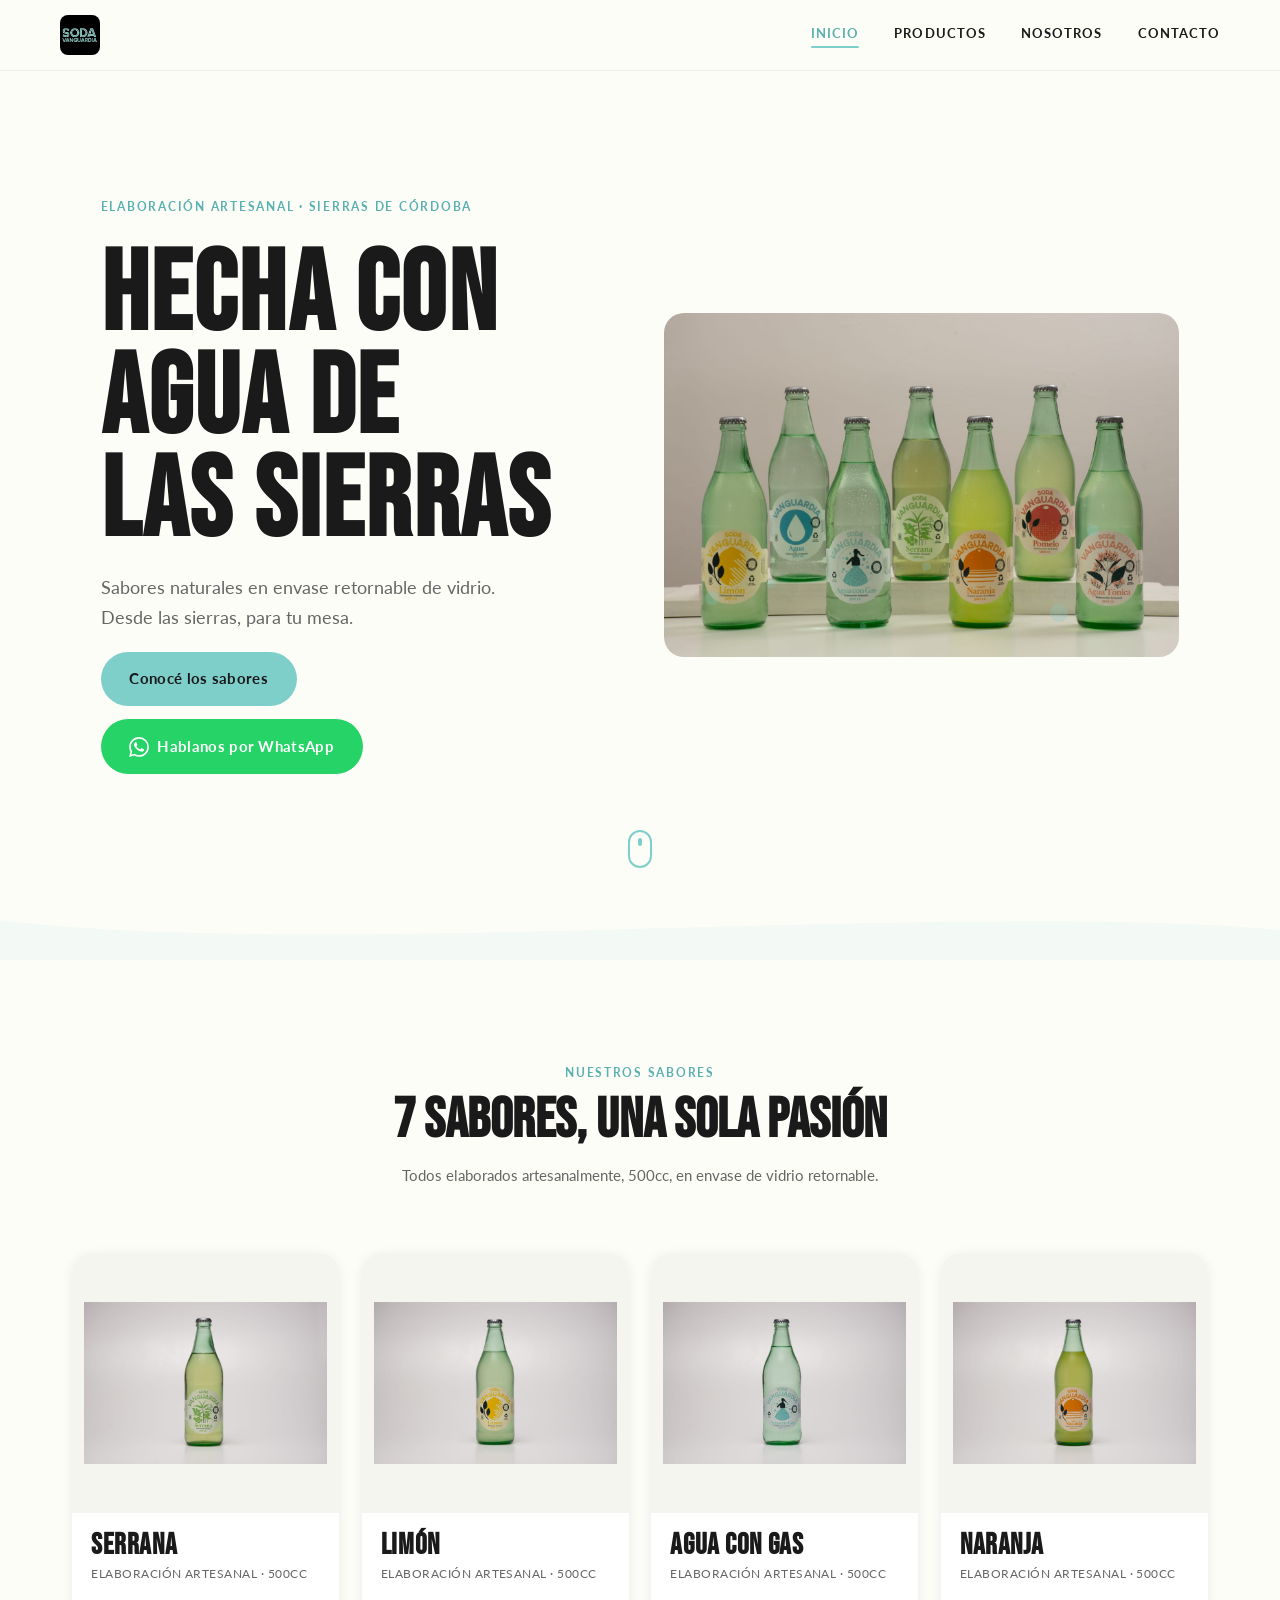
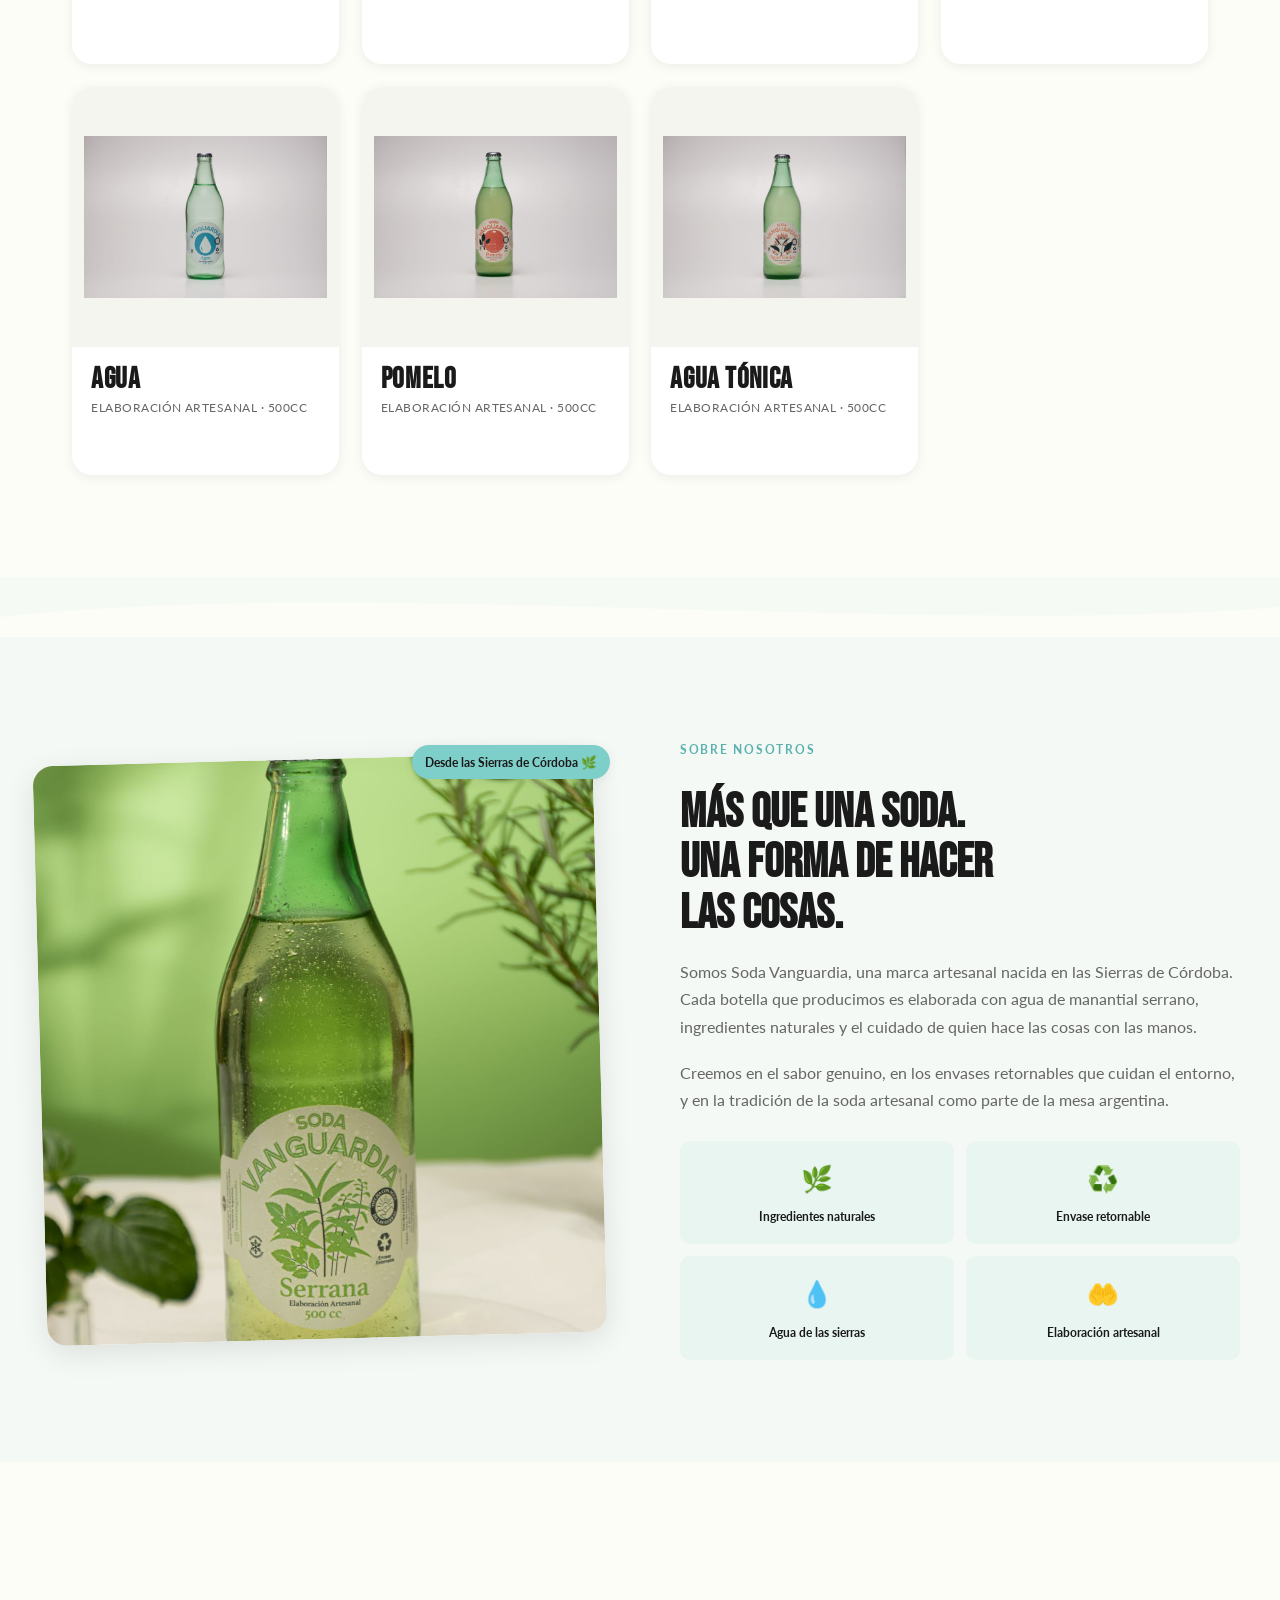
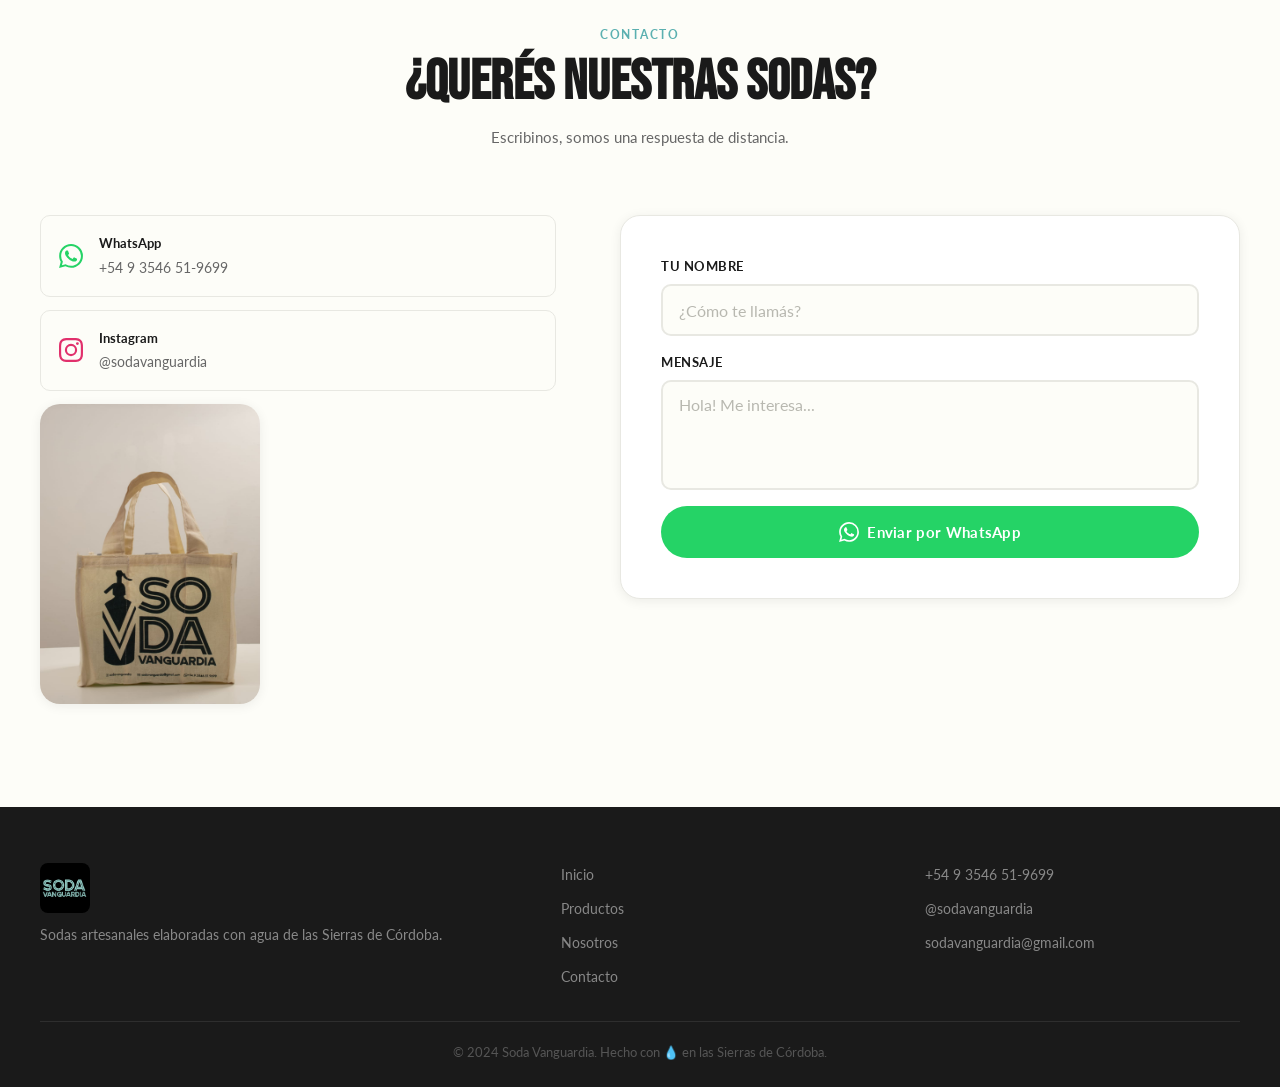
==== commit 8ef874df: "agrego estilos" ====
--- a/index.html
+++ b/index.html
@@ -56,6 +56,7 @@
         <img src="imgs/logo.jpeg" alt="Soda Vanguardia" height="44" width="44" />
       </a>
 
+      <!-- Nav desktop -->
       <nav class="navbar__nav" id="navMenu">
         <a href="#hero" class="navbar__link" data-section="hero">Inicio</a>
         <a href="#productos" class="navbar__link" data-section="productos">Productos</a>
@@ -70,6 +71,14 @@
       </button>
     </div>
   </header>
+
+  <!-- Overlay mobile -->
+  <div class="navbar__overlay" id="navOverlay" role="dialog" aria-modal="true" aria-label="Menú de navegación">
+    <a href="#hero"      class="navbar__link" data-section="hero">Inicio</a>
+    <a href="#productos" class="navbar__link" data-section="productos">Productos</a>
+    <a href="#nosotros"  class="navbar__link" data-section="nosotros">Nosotros</a>
+    <a href="#contacto"  class="navbar__link" data-section="contacto">Contacto</a>
+  </div>
 
   <main>
 
--- a/css/styles.css
+++ b/css/styles.css
@@ -1,8 +1,8 @@
 /* ═══════════════════════════════════════════════
    SODA VANGUARDIA — styles.css
-   Orden: Variables → Reset → Utilidades → Navbar
-          → Hero → Productos → Nosotros → Contacto
-          → Footer → Animaciones → Responsive
+   Estrategia: MOBILE-FIRST
+   Los estilos base son para mobile.
+   @media (min-width: ...) agrega complejidad para pantallas grandes.
 ══════════════════════════════════════════════════ */
 
 /* ── VARIABLES ─────────────────────────────────── */
@@ -16,7 +16,6 @@
   --color-wa:           #25D366;
   --color-wa-dark:      #1DA851;
 
-  /* Colores por sabor */
   --color-serrana:      #5A8A3C;
   --color-limon:        #F2C12E;
   --color-agua-con-gas: #5BB8C4;
@@ -36,13 +35,14 @@
   --shadow-md:  0 8px 30px rgba(0,0,0,0.10);
   --shadow-lg:  0 16px 50px rgba(0,0,0,0.14);
 
-  --section-pad: clamp(4rem, 8vw, 8rem);
+  --section-pad: clamp(3rem, 8vw, 7rem);
   --container:   1200px;
+  --navbar-h:    64px;
 }
 
 /* ── RESET ─────────────────────────────────────── */
 *, *::before, *::after { margin: 0; padding: 0; box-sizing: border-box; }
-html { scroll-behavior: smooth; }
+html { scroll-behavior: smooth; overflow-x: hidden; }
 body {
   font-family: var(--font-body);
   background: var(--color-bg);
@@ -53,46 +53,47 @@
 img { display: block; max-width: 100%; }
 a { text-decoration: none; color: inherit; }
 button { cursor: pointer; font-family: inherit; border: none; background: none; }
-ul { list-style: none; }
 input, textarea { font-family: inherit; }
 
 /* ── UTILIDADES ─────────────────────────────────── */
 .eyebrow {
   display: block;
-  font-size: 0.8rem;
+  font-size: 0.78rem;
   font-weight: 700;
-  letter-spacing: 0.15em;
+  letter-spacing: 0.14em;
   text-transform: uppercase;
   color: var(--color-primary-dark);
-  margin-bottom: 0.6rem;
+  margin-bottom: 0.5rem;
 }
 
 .section-header {
   text-align: center;
   max-width: 600px;
-  margin: 0 auto 4rem;
+  margin: 0 auto 2.5rem;
+  padding: 0 1rem;
 }
 .section-header h2 {
   font-family: var(--font-title);
-  font-size: clamp(2rem, 5vw, 3.5rem);
-  line-height: 1.1;
-  margin: 0.4rem 0 1rem;
-}
-.section-header p {
-  color: var(--color-text-light);
-}
+  font-size: clamp(2rem, 8vw, 3.5rem);
+  line-height: 1.05;
+  margin: 0.4rem 0 0.8rem;
+}
+.section-header p { color: var(--color-text-light); font-size: 0.95rem; }
 
 /* ── BOTONES ────────────────────────────────────── */
 .btn {
   display: inline-flex;
   align-items: center;
+  justify-content: center;
   gap: 0.5rem;
-  padding: 0.85rem 2rem;
+  padding: 0.9rem 1.8rem;
   border-radius: var(--radius-lg);
   font-weight: 700;
   font-size: 0.95rem;
-  letter-spacing: 0.03em;
-  transition: transform 0.2s ease, box-shadow 0.2s ease, background 0.2s ease;
+  letter-spacing: 0.02em;
+  transition: background 0.2s ease, box-shadow 0.2s ease;
+  min-height: 52px;
+  touch-action: manipulation;
 }
 .btn:active { transform: scale(0.97); }
 
@@ -100,25 +101,13 @@
   background: var(--color-primary);
   color: var(--color-text);
 }
-.btn--primary:hover {
-  background: var(--color-primary-dark);
-  transform: translateY(-2px);
-  box-shadow: 0 6px 20px rgba(126,202,202,0.4);
-}
-
 .btn--whatsapp {
   background: var(--color-wa);
   color: #fff;
 }
-.btn--whatsapp:hover {
-  background: var(--color-wa-dark);
-  transform: translateY(-2px);
-  box-shadow: 0 6px 20px rgba(37,211,102,0.35);
-}
-
-.btn--full { width: 100%; justify-content: center; }
-
-/* Focus visible */
+.btn--full { width: 100%; }
+
+/* Focus accesible */
 :focus-visible {
   outline: 3px solid var(--color-primary);
   outline-offset: 3px;
@@ -129,664 +118,179 @@
 .navbar {
   position: fixed;
   top: 0; left: 0; right: 0;
-  z-index: 100;
-  background: rgba(253,253,248,0.96);
-  backdrop-filter: blur(8px);
-  -webkit-backdrop-filter: blur(8px);
-  box-shadow: var(--shadow-sm);
-  transition: transform 0.35s ease, box-shadow 0.35s ease;
+  z-index: 200;
+  background: rgba(253,253,248,0.97);
+  backdrop-filter: blur(10px);
+  -webkit-backdrop-filter: blur(10px);
+  border-bottom: 1px solid rgba(0,0,0,0.06);
+  transition: transform 0.3s ease;
 }
 .navbar--hidden { transform: translateY(-100%); }
 
 .navbar__container {
   max-width: var(--container);
   margin: 0 auto;
-  padding: 0 1.5rem;
-  height: 70px;
+  padding: 0 1.25rem;
+  height: var(--navbar-h);
   display: flex;
   align-items: center;
   justify-content: space-between;
-  gap: 1rem;
 }
 
 .navbar__logo img {
-  height: 44px;
-  width: 44px;
+  height: 40px;
+  width: 40px;
   object-fit: cover;
   border-radius: 8px;
-  transition: transform 0.2s ease;
-}
-.navbar__logo:hover img { transform: scale(1.05); }
-
+}
+
+/* Links de nav — ocultos en mobile, visibles en desktop */
 .navbar__nav {
-  display: flex;
-  gap: 2rem;
+  display: none;
+}
+
+/* Menú overlay mobile */
+.navbar__overlay {
+  position: fixed;
+  inset: 0;
+  top: var(--navbar-h);
+  background: rgba(253,253,248,0.99);
+  backdrop-filter: blur(12px);
+  -webkit-backdrop-filter: blur(12px);
+  z-index: 190;
+  display: flex;
+  flex-direction: column;
   align-items: center;
-}
-
-.navbar__link {
-  font-size: 0.85rem;
-  font-weight: 700;
-  letter-spacing: 0.08em;
-  text-transform: uppercase;
+  justify-content: center;
+  gap: 0;
+  transform: translateX(100%);
+  transition: transform 0.35s cubic-bezier(0.4, 0, 0.2, 1);
+  pointer-events: none;
+}
+.navbar__overlay.nav--open {
+  transform: translateX(0);
+  pointer-events: all;
+}
+.navbar__overlay .navbar__link {
+  font-family: var(--font-title);
+  font-size: clamp(2rem, 8vw, 3rem);
+  letter-spacing: 0.05em;
   color: var(--color-text);
-  position: relative;
-  padding-bottom: 3px;
-  transition: color 0.2s ease;
-}
-.navbar__link::after {
-  content: '';
-  position: absolute;
-  bottom: 0; left: 0;
-  width: 0; height: 2px;
-  background: var(--color-primary);
-  border-radius: 2px;
-  transition: width 0.3s ease;
-}
-.navbar__link:hover,
-.navbar__link.active { color: var(--color-primary-dark); }
-.navbar__link:hover::after,
-.navbar__link.active::after { width: 100%; }
+  padding: 0.8rem 2rem;
+  width: 100%;
+  text-align: center;
+  border-bottom: 1px solid var(--color-border);
+  transition: color 0.2s ease, background 0.2s ease;
+}
+.navbar__overlay .navbar__link:first-child { border-top: 1px solid var(--color-border); }
+.navbar__overlay .navbar__link:active { background: rgba(126,202,202,0.1); color: var(--color-primary-dark); }
 
 /* Hamburger */
 .navbar__hamburger {
-  display: none;
-  flex-direction: column;
+  display: flex;
+  flex-direction: column;
+  justify-content: center;
   gap: 5px;
-  width: 30px;
-  padding: 4px 0;
-}
+  width: 44px;
+  height: 44px;
+  padding: 0 7px;
+  border-radius: 8px;
+  transition: background 0.2s ease;
+}
+.navbar__hamburger:active { background: rgba(126,202,202,0.15); }
 .navbar__hamburger span {
   display: block;
   height: 2px;
   background: var(--color-text);
   border-radius: 2px;
-  transition: transform 0.3s ease, opacity 0.3s ease;
+  transition: transform 0.3s ease, opacity 0.3s ease, width 0.3s ease;
 }
 .navbar__hamburger.open span:nth-child(1) { transform: translateY(7px) rotate(45deg); }
-.navbar__hamburger.open span:nth-child(2) { opacity: 0; }
+.navbar__hamburger.open span:nth-child(2) { opacity: 0; width: 0; }
 .navbar__hamburger.open span:nth-child(3) { transform: translateY(-7px) rotate(-45deg); }
 
 /* ── HERO ───────────────────────────────────────── */
 .hero {
-  min-height: 100vh;
+  min-height: 100svh; /* svh = safe viewport height en mobile */
+  padding-top: var(--navbar-h);
   display: flex;
   flex-direction: column;
   justify-content: center;
-  padding-top: 70px;
   position: relative;
   overflow: hidden;
 }
 
+/* Mobile: columna única, imagen arriba */
 .hero__content {
-  max-width: var(--container);
-  margin: 0 auto;
-  padding: 3rem 1.5rem;
-  display: grid;
-  grid-template-columns: 1fr 1fr;
+  display: flex;
+  flex-direction: column;
   align-items: center;
-  gap: 3rem;
-  width: 100%;
-}
-
-/* Texto hero */
-.hero__text { display: flex; flex-direction: column; gap: 1.5rem; }
-
-.hero__text .eyebrow {
-  animation: aparecer 0.6s ease both;
-}
-
-.hero__title {
-  font-family: var(--font-title);
-  font-size: clamp(3rem, 7vw, 7rem);
-  line-height: 0.95;
-  letter-spacing: 0.02em;
-  color: var(--color-text);
-  animation: aparecer 0.6s ease 0.1s both;
-}
-
-.hero__sub {
-  font-size: clamp(1rem, 1.5vw, 1.15rem);
-  color: var(--color-text-light);
-  max-width: 440px;
-  animation: aparecer 0.6s ease 0.2s both;
-}
-
-.hero__ctas {
-  display: flex;
-  flex-wrap: wrap;
-  gap: 1rem;
-  animation: aparecer 0.6s ease 0.3s both;
-}
-
-/* Imagen hero */
+  gap: 2rem;
+  padding: 2rem 1.25rem 3rem;
+  text-align: center;
+}
+
 .hero__image-wrap {
   position: relative;
-  display: flex;
-  justify-content: center;
-  align-items: center;
-  animation: aparecer 0.7s ease 0.15s both;
+  width: 100%;
+  max-width: 320px;
+  order: -1; /* imagen primero en mobile */
 }
 
 .hero__img {
   width: 100%;
-  max-width: 560px;
   height: auto;
   border-radius: var(--radius-md);
   object-fit: cover;
   animation: flotar 5s ease-in-out infinite;
-  position: relative;
-  z-index: 1;
-}
-
-/* Burbujas */
-.hero__bubbles { position: absolute; inset: 0; pointer-events: none; z-index: 0; }
+}
+
+.hero__bubbles { position: absolute; inset: 0; pointer-events: none; }
 .bubble {
   position: absolute;
   border-radius: 50%;
   background: rgba(126,202,202,0.25);
   animation: subir var(--dur, 3.5s) ease-in var(--delay, 0s) infinite;
 }
-.bubble:nth-child(1) { width: 18px; height: 18px; left: 10%; bottom: 15%; --dur: 3.2s; --delay: 0s;   }
-.bubble:nth-child(2) { width: 10px; height: 10px; left: 25%; bottom: 20%; --dur: 4.0s; --delay: 0.5s; }
-.bubble:nth-child(3) { width: 22px; height: 22px; left: 70%; bottom: 10%; --dur: 3.6s; --delay: 1.0s; }
-.bubble:nth-child(4) { width: 12px; height: 12px; left: 50%; bottom: 25%; --dur: 5.0s; --delay: 1.5s; }
-.bubble:nth-child(5) { width: 16px; height: 16px; left: 80%; bottom: 30%; --dur: 3.8s; --delay: 0.8s; }
-.bubble:nth-child(6) { width:  8px; height:  8px; left: 40%; bottom: 8%;  --dur: 4.5s; --delay: 2.0s; }
-
-/* Scroll indicator */
-.hero__scroll-indicator {
-  position: absolute;
-  bottom: 2rem;
-  left: 50%;
-  transform: translateX(-50%);
+.bubble:nth-child(1) { width: 14px; height: 14px; left: 8%;  bottom: 15%; --dur: 3.2s; --delay: 0s;   }
+.bubble:nth-child(2) { width:  8px; height:  8px; left: 20%; bottom: 20%; --dur: 4.0s; --delay: 0.5s; }
+.bubble:nth-child(3) { width: 18px; height: 18px; left: 75%; bottom: 10%; --dur: 3.6s; --delay: 1.0s; }
+.bubble:nth-child(4) { width:  9px; height:  9px; left: 50%; bottom: 25%; --dur: 5.0s; --delay: 1.5s; }
+.bubble:nth-child(5) { width: 12px; height: 12px; left: 82%; bottom: 35%; --dur: 3.8s; --delay: 0.8s; }
+.bubble:nth-child(6) { width:  6px; height:  6px; left: 38%; bottom: 8%;  --dur: 4.5s; --delay: 2.0s; }
+
+.hero__text {
   display: flex;
   flex-direction: column;
   align-items: center;
-  transition: opacity 0.4s ease;
-}
-.hero__scroll-indicator span {
-  display: block;
-  width: 24px; height: 38px;
-  border: 2px solid var(--color-primary);
-  border-radius: 12px;
-  position: relative;
-}
-.hero__scroll-indicator span::after {
-  content: '';
-  position: absolute;
-  top: 6px; left: 50%;
-  transform: translateX(-50%);
-  width: 4px; height: 8px;
-  background: var(--color-primary);
-  border-radius: 2px;
-  animation: scrollDot 1.8s ease infinite;
-}
-.hero__scroll-indicator.hidden { opacity: 0; pointer-events: none; }
-
-/* ── PRODUCTOS ──────────────────────────────────── */
-.productos {
-  padding: var(--section-pad) 1.5rem;
-  max-width: var(--container);
-  margin: 0 auto;
-}
-
-.products-grid {
-  display: grid;
-  grid-template-columns: repeat(4, 1fr);
-  gap: 1.5rem;
-}
-
-.product-card {
-  background: #fff;
-  border-radius: var(--radius-md);
-  box-shadow: var(--shadow-sm);
-  overflow: hidden;
-  cursor: pointer;
-  transition: transform 0.3s ease, box-shadow 0.3s ease, border-bottom-color 0.3s ease;
-  border-bottom: 4px solid transparent;
-  display: flex;
-  flex-direction: column;
-}
-.product-card:hover {
-  transform: translateY(-8px);
-  box-shadow: var(--shadow-lg);
-}
-
-.product-card__img-wrap {
-  background: #f7f7f4;
-  display: flex;
-  align-items: center;
-  justify-content: center;
-  padding: 1.5rem 1rem;
-  height: 260px;
-  overflow: hidden;
-}
-.product-card__img-wrap img {
-  height: 100%;
-  width: auto;
-  object-fit: contain;
-  transition: transform 0.3s ease;
-}
-.product-card:hover .product-card__img-wrap img {
-  transform: scale(1.06);
-}
-
-.product-card__info {
-  padding: 1.2rem 1.2rem 1.4rem;
-  display: flex;
-  flex-direction: column;
-  gap: 0.25rem;
-  flex: 1;
-}
-.product-card__name {
+  gap: 1.2rem;
+}
+
+.hero__title {
   font-family: var(--font-title);
-  font-size: 1.8rem;
-  line-height: 1;
+  font-size: clamp(3rem, 14vw, 7rem);
+  line-height: 0.92;
   letter-spacing: 0.02em;
 }
-.product-card__sub {
-  font-size: 0.75rem;
+
+.hero__sub {
+  font-size: clamp(0.9rem, 3.5vw, 1.1rem);
   color: var(--color-text-light);
-  text-transform: uppercase;
-  letter-spacing: 0.05em;
-}
-.product-card__desc {
-  font-size: 0.88rem;
-  color: var(--color-text-light);
-  margin-top: 0.4rem;
-  opacity: 0;
-  transform: translateY(4px);
-  transition: opacity 0.3s ease, transform 0.3s ease;
-}
-.product-card:hover .product-card__desc {
-  opacity: 1;
-  transform: translateY(0);
-}
-
-/* ── NOSOTROS ───────────────────────────────────── */
-.nosotros {
-  background: rgba(126,202,202,0.06);
-  padding: var(--section-pad) 1.5rem;
-}
-
-.nosotros__grid {
-  max-width: var(--container);
-  margin: 0 auto;
-  display: grid;
-  grid-template-columns: 1fr 1fr;
-  gap: 5rem;
-  align-items: center;
-}
-
-.nosotros__image {
-  position: relative;
-}
-.nosotros__image img {
+  max-width: 340px;
+}
+
+.hero__ctas {
+  display: flex;
+  flex-direction: column;
+  gap: 0.8rem;
   width: 100%;
-  max-height: 580px;
-  object-fit: cover;
-  border-radius: var(--radius-md);
-  transform: rotate(-1.5deg);
-  box-shadow: var(--shadow-md);
-}
-.nosotros__badge {
-  position: absolute;
-  top: -14px; right: -10px;
-  background: var(--color-primary);
-  color: var(--color-text);
-  font-size: 0.78rem;
-  font-weight: 700;
-  padding: 0.45rem 0.9rem;
-  border-radius: var(--radius-lg);
-  box-shadow: var(--shadow-sm);
-  z-index: 1;
-  white-space: nowrap;
-}
-
-.nosotros__text { display: flex; flex-direction: column; gap: 1.2rem; }
-.nosotros__text h2 {
-  font-family: var(--font-title);
-  font-size: clamp(2rem, 4vw, 3.2rem);
-  line-height: 1.05;
-}
-.nosotros__text p { color: var(--color-text-light); }
-
-.valores-grid {
-  display: grid;
-  grid-template-columns: 1fr 1fr;
-  gap: 1rem;
-  margin-top: 0.5rem;
-}
-.valor {
-  display: flex;
-  flex-direction: column;
-  align-items: center;
-  text-align: center;
-  gap: 0.5rem;
-  padding: 1.2rem 1rem;
-  background: rgba(126,202,202,0.1);
-  border-radius: var(--radius-sm);
-  transition: background 0.2s ease, transform 0.2s ease;
-}
-.valor:hover {
-  background: rgba(126,202,202,0.2);
-  transform: translateY(-2px);
-}
-.valor__icon { font-size: 1.8rem; }
-.valor__label { font-size: 0.82rem; font-weight: 700; color: var(--color-text); }
-
-/* ── CONTACTO ───────────────────────────────────── */
-.contacto {
-  padding: var(--section-pad) 1.5rem;
-  max-width: var(--container);
-  margin: 0 auto;
-}
-
-.contacto__grid {
-  display: grid;
-  grid-template-columns: 1fr 1.2fr;
-  gap: 4rem;
-  align-items: start;
-}
-
-/* Datos de contacto */
-.contacto__datos {
-  display: flex;
-  flex-direction: column;
-  gap: 1rem;
-}
-
-.contacto__item {
-  display: flex;
-  align-items: center;
-  gap: 1rem;
-  padding: 1rem 1.2rem;
-  border-radius: var(--radius-sm);
-  border: 1.5px solid var(--color-border);
-  transition: border-color 0.2s ease, background 0.2s ease, transform 0.2s ease;
-}
-.contacto__item:hover { transform: translateX(4px); }
-.contacto__item--wa:hover  { border-color: var(--color-wa);  background: rgba(37,211,102,0.05); }
-.contacto__item--ig:hover  { border-color: #E1306C; background: rgba(225,48,108,0.05); }
-
-.contacto__icon {
-  width: 26px; height: 26px;
-  flex-shrink: 0;
-}
-.contacto__item--wa .contacto__icon { color: var(--color-wa); }
-.contacto__item--ig .contacto__icon { color: #E1306C; }
-
-.contacto__item div {
-  display: flex;
-  flex-direction: column;
-  gap: 0.1rem;
-}
-.contacto__item strong { font-size: 0.85rem; font-weight: 700; }
-.contacto__item span  { font-size: 0.9rem; color: var(--color-text-light); }
-
-.contacto__bolsa {
-  margin-top: 1rem;
-}
-.contacto__bolsa img {
-  width: 100%;
-  max-width: 240px;
-  border-radius: var(--radius-md);
-  box-shadow: var(--shadow-sm);
-}
-
-/* Formulario WhatsApp */
-.contacto__form-wrap {
-  background: #fff;
-  border-radius: var(--radius-md);
-  padding: 2.5rem;
-  box-shadow: var(--shadow-sm);
-  border: 1.5px solid var(--color-border);
-}
-.contacto__form {
-  display: flex;
-  flex-direction: column;
-  gap: 1.2rem;
-}
-.form-group {
-  display: flex;
-  flex-direction: column;
-  gap: 0.4rem;
-}
-.form-group label {
-  font-size: 0.82rem;
-  font-weight: 700;
-  letter-spacing: 0.04em;
-  text-transform: uppercase;
-  color: var(--color-text);
-}
-.form-group input,
-.form-group textarea {
-  border: 2px solid var(--color-border);
-  border-radius: var(--radius-sm);
-  padding: 0.8rem 1rem;
-  font-size: 0.95rem;
-  color: var(--color-text);
-  background: var(--color-bg);
-  transition: border-color 0.2s ease, box-shadow 0.2s ease;
-  min-height: 48px;
-}
-.form-group input::placeholder,
-.form-group textarea::placeholder { color: #b0b0a8; }
-.form-group input:focus,
-.form-group textarea:focus {
-  outline: none;
-  border-color: var(--color-primary);
-  box-shadow: 0 0 0 3px rgba(126,202,202,0.2);
-}
-.form-group textarea { resize: vertical; min-height: 110px; }
-
-/* ── FOOTER ─────────────────────────────────────── */
-.footer {
-  background: #1A1A1A;
-  color: #ccc;
-  padding: 3.5rem 1.5rem 1.5rem;
-}
-
-.footer__top {
-  max-width: var(--container);
-  margin: 0 auto;
-  display: grid;
-  grid-template-columns: 1.5fr 1fr 1fr;
-  gap: 3rem;
-  padding-bottom: 2.5rem;
-  border-bottom: 1px solid #333;
-}
-
-.footer__brand {
-  display: flex;
-  flex-direction: column;
-  gap: 1rem;
-}
-.footer__brand img {
-  width: 54px; height: 54px;
-  border-radius: 8px;
-  object-fit: cover;
-}
-.footer__brand p { font-size: 0.9rem; line-height: 1.6; color: #999; }
-
-.footer__nav,
-.footer__contact {
-  display: flex;
-  flex-direction: column;
-  gap: 0.7rem;
-  padding-top: 0.3rem;
-}
-.footer__nav a,
-.footer__contact a {
-  font-size: 0.88rem;
-  color: #999;
-  transition: color 0.2s ease;
-}
-.footer__nav a:hover,
-.footer__contact a:hover { color: var(--color-primary); }
-
-.footer__bottom {
-  max-width: var(--container);
-  margin: 0 auto;
-  padding-top: 1.5rem;
-  text-align: center;
-}
-.footer__bottom p { font-size: 0.82rem; color: #666; }
-
-/* ── ANIMACIONES ────────────────────────────────── */
-@keyframes aparecer {
-  from { opacity: 0; transform: translateY(24px); }
-  to   { opacity: 1; transform: translateY(0); }
-}
-@keyframes flotar {
-  0%, 100% { transform: translateY(0); }
-  50%       { transform: translateY(-14px); }
-}
-@keyframes subir {
-  0%   { transform: translateY(0) scale(1);   opacity: 0.6; }
-  100% { transform: translateY(-90px) scale(0.2); opacity: 0; }
-}
-@keyframes scrollDot {
-  0%, 100% { top: 6px; opacity: 1; }
-  60%       { top: 18px; opacity: 0; }
-}
-
-/* ── REVEAL (scroll entrance) ───────────────────── */
-.reveal {
-  opacity: 0;
-  transform: translateY(36px);
-  transition: opacity 0.65s ease, transform 0.65s ease;
-}
-.reveal--left  { transform: translateX(-40px); }
-.reveal--right { transform: translateX(40px); }
-.reveal.is-visible {
-  opacity: 1;
-  transform: none;
-}
-
-/* Stagger para hijos (cards de productos) */
-.stagger > * {
-  opacity: 0;
-  transform: translateY(28px);
-  transition: opacity 0.5s ease, transform 0.5s ease;
-}
-.stagger.is-visible > *:nth-child(1) { opacity:1; transform:none; transition-delay: 0.00s; }
-.stagger.is-visible > *:nth-child(2) { opacity:1; transform:none; transition-delay: 0.07s; }
-.stagger.is-visible > *:nth-child(3) { opacity:1; transform:none; transition-delay: 0.14s; }
-.stagger.is-visible > *:nth-child(4) { opacity:1; transform:none; transition-delay: 0.21s; }
-.stagger.is-visible > *:nth-child(5) { opacity:1; transform:none; transition-delay: 0.28s; }
-.stagger.is-visible > *:nth-child(6) { opacity:1; transform:none; transition-delay: 0.35s; }
-.stagger.is-visible > *:nth-child(7) { opacity:1; transform:none; transition-delay: 0.42s; }
-
-/* Reducir movimiento si el usuario lo prefiere */
-@media (prefers-reduced-motion: reduce) {
-  *, *::before, *::after { animation: none !important; transition: none !important; }
-  .reveal, .stagger > * { opacity: 1 !important; transform: none !important; }
-}
-
-/* ── RESPONSIVE ─────────────────────────────────── */
-
-/* Tablet (≤1024px) */
-@media (max-width: 1024px) {
-  .products-grid { grid-template-columns: repeat(3, 1fr); }
-  .footer__top   { grid-template-columns: 1fr 1fr; }
-  .footer__brand { grid-column: 1 / -1; }
-}
-
-/* Tablet chico (≤768px) */
-@media (max-width: 768px) {
-  /* Navbar mobile */
-  .navbar__hamburger { display: flex; }
-  .navbar__nav {
-    position: fixed;
-    top: 70px; left: 0; right: 0;
-    background: rgba(253,253,248,0.98);
-    backdrop-filter: blur(8px);
-    flex-direction: column;
-    gap: 0;
-    padding: 1rem 0 1.5rem;
-    box-shadow: var(--shadow-md);
-    transform: translateY(-110%);
-    transition: transform 0.35s ease;
-    pointer-events: none;
-  }
-  .navbar__nav.nav--open {
-    transform: translateY(0);
-    pointer-events: all;
-  }
-  .navbar__link {
-    padding: 0.9rem 2rem;
-    width: 100%;
-    font-size: 1rem;
-  }
-  .navbar__link::after { display: none; }
-
-  /* Hero */
-  .hero__content {
-    grid-template-columns: 1fr;
-    text-align: center;
-    gap: 2rem;
-    padding: 2rem 1.5rem;
-  }
-  .hero__text { align-items: center; }
-  .hero__sub  { text-align: center; }
-  .hero__ctas { justify-content: center; }
-  .hero__img  { max-width: 380px; }
-  .hero__image-wrap { order: -1; }
-
-  /* Productos */
-  .products-grid { grid-template-columns: repeat(2, 1fr); gap: 1rem; }
-
-  /* Nosotros */
-  .nosotros__grid { grid-template-columns: 1fr; gap: 2.5rem; }
-  .nosotros__image img { max-height: 320px; transform: rotate(0); }
-  .nosotros__badge { top: -10px; right: 8px; }
-
-  /* Contacto */
-  .contacto__grid { grid-template-columns: 1fr; gap: 2.5rem; }
-
-  /* Footer */
-  .footer__top { grid-template-columns: 1fr; gap: 2rem; }
-  .footer__brand { grid-column: auto; }
-}
-
-/* Mobile (≤480px) */
-@media (max-width: 480px) {
-  .products-grid { gap: 0.8rem; }
-  .product-card__img-wrap { height: 200px; }
-  .product-card__name { font-size: 1.5rem; }
-
-  .contacto__form-wrap { padding: 1.5rem; }
-
-  .btn { padding: 0.8rem 1.5rem; font-size: 0.9rem; }
-
-  .nosotros__text h2 { font-size: 2rem; }
-
-  .hero__img { max-width: 280px; }
-}
-
-/* Mobile S (≤360px) */
-@media (max-width: 360px) {
-  .products-grid { grid-template-columns: 1fr; max-width: 280px; margin: 0 auto; }
-}
-
-/* ── TOUCH DEVICES: mostrar desc sin hover ──────── */
-@media (hover: none) {
-  .product-card__desc {
-    opacity: 1;
-    transform: translateY(0);
-  }
-  /* Quitar efecto hover que no aplica en touch */
-  .product-card:hover {
-    transform: none;
-    box-shadow: var(--shadow-sm);
-  }
-  .product-card:active {
-    transform: translateY(-4px);
-    box-shadow: var(--shadow-md);
-  }
-}
+  max-width: 320px;
+  animation: aparecer 0.6s ease 0.3s both;
+}
+.hero__ctas .btn { width: 100%; }
+
+/* Scroll indicator — solo desktop */
+.hero__scroll-indicator { display: none; }
 
 /* ── WAVES ──────────────────────────────────────── */
 .wave {
@@ -794,57 +298,541 @@
   width: 100%;
   overflow: hidden;
   line-height: 0;
-  margin: 0;
-}
-.wave svg {
-  display: block;
+}
+.wave svg { display: block; width: 100%; height: 40px; }
+.wave--up { transform: rotate(180deg); }
+
+/* ── PRODUCTOS ──────────────────────────────────── */
+.productos {
+  padding: var(--section-pad) 1.25rem;
+}
+
+/* Mobile: 2 columnas compactas */
+.products-grid {
+  display: grid;
+  grid-template-columns: repeat(2, 1fr);
+  gap: 0.9rem;
+  max-width: var(--container);
+  margin: 0 auto;
+}
+
+/* Card mobile: horizontal — imagen a la izquierda, info a la derecha */
+.product-card {
+  background: #fff;
+  border-radius: var(--radius-md);
+  box-shadow: var(--shadow-sm);
+  overflow: hidden;
+  display: flex;
+  flex-direction: column;
+  border-bottom: 3px solid transparent;
+  /* Sin hover en mobile — todo visible siempre */
+}
+
+.product-card__img-wrap {
+  background: #f5f5f0;
+  display: flex;
+  align-items: center;
+  justify-content: center;
+  padding: 1rem 0.75rem;
+  height: 160px;
+}
+.product-card__img-wrap img {
+  height: 100%;
+  width: auto;
+  object-fit: contain;
+}
+
+.product-card__info {
+  padding: 0.8rem;
+  display: flex;
+  flex-direction: column;
+  gap: 0.2rem;
+  flex: 1;
+}
+.product-card__name {
+  font-family: var(--font-title);
+  font-size: 1.5rem;
+  line-height: 1;
+  letter-spacing: 0.02em;
+}
+.product-card__sub {
+  font-size: 0.68rem;
+  color: var(--color-text-light);
+  text-transform: uppercase;
+  letter-spacing: 0.04em;
+}
+/* Desc siempre visible en mobile */
+.product-card__desc {
+  font-size: 0.78rem;
+  color: var(--color-text-light);
+  margin-top: 0.3rem;
+  opacity: 1;
+  transform: none;
+}
+
+/* ── NOSOTROS ───────────────────────────────────── */
+.nosotros {
+  background: rgba(126,202,202,0.07);
+  padding: var(--section-pad) 1.25rem;
+}
+
+/* Mobile: columna única */
+.nosotros__grid {
+  max-width: var(--container);
+  margin: 0 auto;
+  display: flex;
+  flex-direction: column;
+  gap: 2rem;
+}
+
+.nosotros__image {
+  position: relative;
+  max-width: 420px;
+  margin: 0 auto;
   width: 100%;
-  height: 60px;
-}
-.wave--up  { transform: rotate(180deg); }
-
-/* ── POLISH: overflow global ────────────────────── */
-html, body { overflow-x: hidden; }
-
-/* Asegurar que el badge no salga de pantalla en mobile */
-@media (max-width: 480px) {
-  .nosotros__badge {
-    font-size: 0.7rem;
-    padding: 0.35rem 0.7rem;
-    right: 0;
-    top: -8px;
-    white-space: normal;
-    text-align: center;
-    max-width: 160px;
-  }
-}
-
-/* ── POLISH: botón WhatsApp más grande en mobile ── */
-@media (max-width: 768px) {
-  .btn--whatsapp.btn--full {
-    font-size: 1rem;
-    padding: 1rem 1.5rem;
-  }
-  /* Contacto items más grandes para touch */
-  .contacto__item {
-    padding: 1.2rem;
-    min-height: 64px;
-  }
-  /* Ocultar la bolsa en mobile — ocupa espacio innecesario */
-  .contacto__bolsa { display: none; }
-}
-
-/* ── POLISH: selección de texto con color de marca ─ */
-::selection {
-  background: rgba(126,202,202,0.35);
+}
+.nosotros__image img {
+  width: 100%;
+  max-height: 300px;
+  object-fit: cover;
+  border-radius: var(--radius-md);
+  box-shadow: var(--shadow-md);
+}
+.nosotros__badge {
+  position: absolute;
+  top: -10px; right: 8px;
+  background: var(--color-primary);
   color: var(--color-text);
-}
-
-/* ── POLISH: scrollbar personalizada (Chrome/Edge) ─ */
-::-webkit-scrollbar { width: 6px; }
+  font-size: 0.72rem;
+  font-weight: 700;
+  padding: 0.4rem 0.8rem;
+  border-radius: var(--radius-lg);
+  box-shadow: var(--shadow-sm);
+  z-index: 1;
+}
+
+.nosotros__text {
+  display: flex;
+  flex-direction: column;
+  gap: 1rem;
+}
+.nosotros__text h2 {
+  font-family: var(--font-title);
+  font-size: clamp(2rem, 8vw, 3rem);
+  line-height: 1.05;
+}
+.nosotros__text p { color: var(--color-text-light); font-size: 0.95rem; }
+
+.valores-grid {
+  display: grid;
+  grid-template-columns: 1fr 1fr;
+  gap: 0.8rem;
+  margin-top: 0.5rem;
+}
+.valor {
+  display: flex;
+  flex-direction: column;
+  align-items: center;
+  text-align: center;
+  gap: 0.4rem;
+  padding: 1rem 0.75rem;
+  background: rgba(126,202,202,0.1);
+  border-radius: var(--radius-sm);
+}
+.valor__icon  { font-size: 1.6rem; }
+.valor__label { font-size: 0.78rem; font-weight: 700; }
+
+/* ── CONTACTO ───────────────────────────────────── */
+.contacto {
+  padding: var(--section-pad) 1.25rem;
+}
+
+/* Mobile: columna única */
+.contacto__grid {
+  max-width: var(--container);
+  margin: 0 auto;
+  display: flex;
+  flex-direction: column;
+  gap: 2rem;
+}
+
+.contacto__datos {
+  display: flex;
+  flex-direction: column;
+  gap: 0.8rem;
+}
+
+.contacto__item {
+  display: flex;
+  align-items: center;
+  gap: 1rem;
+  padding: 1rem 1.1rem;
+  border-radius: var(--radius-sm);
+  border: 1.5px solid var(--color-border);
+  min-height: 60px;
+}
+.contacto__icon { width: 24px; height: 24px; flex-shrink: 0; }
+.contacto__item--wa .contacto__icon { color: var(--color-wa); }
+.contacto__item--ig .contacto__icon { color: #E1306C; }
+.contacto__item div { display: flex; flex-direction: column; gap: 0.1rem; }
+.contacto__item strong { font-size: 0.82rem; font-weight: 700; }
+.contacto__item span  { font-size: 0.88rem; color: var(--color-text-light); }
+
+/* Bolsa oculta en mobile */
+.contacto__bolsa { display: none; }
+
+.contacto__form-wrap {
+  background: #fff;
+  border-radius: var(--radius-md);
+  padding: 1.5rem;
+  box-shadow: var(--shadow-sm);
+  border: 1.5px solid var(--color-border);
+}
+.contacto__form { display: flex; flex-direction: column; gap: 1rem; }
+.form-group { display: flex; flex-direction: column; gap: 0.4rem; }
+.form-group label {
+  font-size: 0.8rem;
+  font-weight: 700;
+  letter-spacing: 0.04em;
+  text-transform: uppercase;
+}
+.form-group input,
+.form-group textarea {
+  border: 2px solid var(--color-border);
+  border-radius: var(--radius-sm);
+  padding: 0.8rem 1rem;
+  font-size: 1rem; /* ≥16px evita zoom automático en iOS */
+  color: var(--color-text);
+  background: var(--color-bg);
+  transition: border-color 0.2s ease, box-shadow 0.2s ease;
+  min-height: 52px;
+  -webkit-appearance: none;
+}
+.form-group input::placeholder,
+.form-group textarea::placeholder { color: #b8b8b0; }
+.form-group input:focus,
+.form-group textarea:focus {
+  outline: none;
+  border-color: var(--color-primary);
+  box-shadow: 0 0 0 3px rgba(126,202,202,0.2);
+}
+.form-group textarea { resize: none; min-height: 110px; font-size: 1rem; }
+
+/* ── FOOTER ─────────────────────────────────────── */
+.footer {
+  background: #1A1A1A;
+  color: #ccc;
+  padding: 2.5rem 1.25rem 1.25rem;
+}
+
+/* Mobile: stack vertical */
+.footer__top {
+  display: flex;
+  flex-direction: column;
+  gap: 1.8rem;
+  padding-bottom: 2rem;
+  border-bottom: 1px solid #2e2e2e;
+  max-width: var(--container);
+  margin: 0 auto;
+}
+.footer__brand { display: flex; flex-direction: column; gap: 0.8rem; }
+.footer__brand img { width: 50px; height: 50px; border-radius: 8px; object-fit: cover; }
+.footer__brand p { font-size: 0.85rem; color: #888; line-height: 1.6; }
+
+.footer__nav,
+.footer__contact {
+  display: flex;
+  flex-direction: column;
+  gap: 0.6rem;
+}
+.footer__nav a,
+.footer__contact a {
+  font-size: 0.9rem;
+  color: #888;
+  min-height: 36px;
+  display: flex;
+  align-items: center;
+}
+
+.footer__bottom {
+  max-width: var(--container);
+  margin: 1.2rem auto 0;
+  text-align: center;
+}
+.footer__bottom p { font-size: 0.8rem; color: #555; }
+
+/* ── ANIMACIONES ────────────────────────────────── */
+@keyframes aparecer {
+  from { opacity: 0; transform: translateY(20px); }
+  to   { opacity: 1; transform: translateY(0); }
+}
+@keyframes flotar {
+  0%, 100% { transform: translateY(0); }
+  50%       { transform: translateY(-12px); }
+}
+@keyframes subir {
+  0%   { transform: translateY(0) scale(1);    opacity: 0.5; }
+  100% { transform: translateY(-80px) scale(0.2); opacity: 0; }
+}
+
+/* Animaciones de entrada en hero */
+.hero__text .eyebrow { animation: aparecer 0.5s ease 0.1s both; }
+.hero__title         { animation: aparecer 0.5s ease 0.2s both; }
+.hero__sub           { animation: aparecer 0.5s ease 0.3s both; }
+.hero__ctas          { animation: aparecer 0.5s ease 0.4s both; }
+.hero__image-wrap    { animation: aparecer 0.6s ease 0.05s both; }
+
+/* ── REVEAL ON SCROLL ────────────────────────────── */
+.reveal {
+  opacity: 0;
+  transform: translateY(30px);
+  transition: opacity 0.6s ease, transform 0.6s ease;
+}
+.reveal--left  { transform: translateX(-30px); }
+.reveal--right { transform: translateX(30px); }
+.reveal.is-visible { opacity: 1; transform: none; }
+
+.stagger > * {
+  opacity: 0;
+  transform: translateY(24px);
+  transition: opacity 0.45s ease, transform 0.45s ease;
+}
+.stagger.is-visible > *:nth-child(1) { opacity:1; transform:none; transition-delay:0.00s; }
+.stagger.is-visible > *:nth-child(2) { opacity:1; transform:none; transition-delay:0.07s; }
+.stagger.is-visible > *:nth-child(3) { opacity:1; transform:none; transition-delay:0.14s; }
+.stagger.is-visible > *:nth-child(4) { opacity:1; transform:none; transition-delay:0.21s; }
+.stagger.is-visible > *:nth-child(5) { opacity:1; transform:none; transition-delay:0.28s; }
+.stagger.is-visible > *:nth-child(6) { opacity:1; transform:none; transition-delay:0.35s; }
+.stagger.is-visible > *:nth-child(7) { opacity:1; transform:none; transition-delay:0.42s; }
+
+/* Respetar preferencia de movimiento reducido */
+@media (prefers-reduced-motion: reduce) {
+  *, *::before, *::after { animation: none !important; transition: none !important; }
+  .reveal, .stagger > * { opacity: 1 !important; transform: none !important; }
+}
+
+/* ── POLISH GLOBAL ──────────────────────────────── */
+::selection { background: rgba(126,202,202,0.35); color: var(--color-text); }
+
+::-webkit-scrollbar { width: 5px; }
 ::-webkit-scrollbar-track { background: var(--color-bg); }
-::-webkit-scrollbar-thumb {
-  background: var(--color-primary);
-  border-radius: 3px;
-}
-::-webkit-scrollbar-thumb:hover { background: var(--color-primary-dark); }
+::-webkit-scrollbar-thumb { background: var(--color-primary); border-radius: 3px; }
+
+/* ════════════════════════════════════════════════════
+   TABLET ≥ 640px
+════════════════════════════════════════════════════ */
+@media (min-width: 640px) {
+  .wave svg { height: 50px; }
+
+  /* Hero: imagen más grande */
+  .hero__image-wrap { max-width: 420px; }
+  .hero__ctas { flex-direction: row; flex-wrap: wrap; }
+  .hero__ctas .btn { width: auto; }
+
+  /* Productos: 3 columnas */
+  .products-grid { grid-template-columns: repeat(3, 1fr); gap: 1.1rem; }
+  .product-card__img-wrap { height: 200px; }
+  .product-card__name { font-size: 1.7rem; }
+
+  /* Nosotros imagen más alta */
+  .nosotros__image img { max-height: 380px; }
+
+  /* Contacto: datos en fila */
+  .contacto__bolsa { display: block; }
+  .contacto__bolsa img { max-width: 180px; border-radius: var(--radius-md); box-shadow: var(--shadow-sm); }
+}
+
+/* ════════════════════════════════════════════════════
+   DESKTOP ≥ 1024px
+════════════════════════════════════════════════════ */
+@media (min-width: 1024px) {
+  :root { --navbar-h: 70px; }
+
+  .wave svg { height: 60px; }
+
+  /* Navbar desktop: mostrar links, ocultar hamburger y overlay */
+  .navbar__hamburger { display: none; }
+  .navbar__overlay   { display: none; }
+  .navbar__nav {
+    display: flex;
+    gap: 2.2rem;
+    align-items: center;
+  }
+  .navbar__link {
+    font-size: 0.82rem;
+    font-weight: 700;
+    letter-spacing: 0.08em;
+    text-transform: uppercase;
+    color: var(--color-text);
+    position: relative;
+    padding-bottom: 3px;
+    transition: color 0.2s ease;
+  }
+  .navbar__link::after {
+    content: '';
+    position: absolute;
+    bottom: 0; left: 0;
+    width: 0; height: 2px;
+    background: var(--color-primary);
+    border-radius: 2px;
+    transition: width 0.3s ease;
+  }
+  .navbar__link:hover,
+  .navbar__link.active { color: var(--color-primary-dark); }
+  .navbar__link:hover::after,
+  .navbar__link.active::after { width: 100%; }
+
+  /* Hero desktop: 2 columnas */
+  .hero__content {
+    flex-direction: row;
+    align-items: center;
+    justify-content: space-between;
+    text-align: left;
+    max-width: var(--container);
+    margin: 0 auto;
+    padding: 3rem 2rem 3rem;
+    gap: 3rem;
+  }
+  .hero__image-wrap {
+    order: 1; /* imagen a la derecha */
+    max-width: 520px;
+    flex-shrink: 0;
+    flex: 1;
+  }
+  .hero__text {
+    align-items: flex-start;
+    flex: 1;
+  }
+  .hero__sub { max-width: 440px; }
+  .hero__ctas { flex-direction: row; }
+  .hero__ctas .btn { width: auto; }
+
+  /* Scroll indicator */
+  .hero__scroll-indicator {
+    display: flex;
+    position: absolute;
+    bottom: 2rem; left: 50%;
+    transform: translateX(-50%);
+    flex-direction: column;
+    align-items: center;
+    transition: opacity 0.4s ease;
+  }
+  .hero__scroll-indicator.hidden { opacity: 0; pointer-events: none; }
+  .hero__scroll-indicator span {
+    display: block; width: 24px; height: 38px;
+    border: 2px solid var(--color-primary);
+    border-radius: 12px; position: relative;
+  }
+  .hero__scroll-indicator span::after {
+    content: '';
+    position: absolute;
+    top: 6px; left: 50%; transform: translateX(-50%);
+    width: 4px; height: 8px;
+    background: var(--color-primary); border-radius: 2px;
+    animation: scrollDot 1.8s ease infinite;
+  }
+
+  /* Productos: 4 columnas */
+  .products-grid {
+    grid-template-columns: repeat(4, 1fr);
+    gap: 1.4rem;
+    padding: 0 2rem;
+  }
+  .productos { padding: var(--section-pad) 2rem; }
+
+  /* Hover en cards SOLO en desktop con puntero fino */
+  .product-card {
+    cursor: pointer;
+    transition: transform 0.3s ease, box-shadow 0.3s ease;
+  }
+  .product-card:hover {
+    transform: translateY(-8px);
+    box-shadow: var(--shadow-lg);
+  }
+  .product-card__img-wrap { height: 260px; }
+  .product-card__img-wrap img { transition: transform 0.3s ease; }
+  .product-card:hover .product-card__img-wrap img { transform: scale(1.05); }
+  .product-card__name { font-size: 1.8rem; }
+  .product-card__sub  { font-size: 0.75rem; }
+  /* En desktop el desc se oculta y aparece en hover */
+  .product-card__desc {
+    opacity: 0;
+    transform: translateY(4px);
+    transition: opacity 0.3s ease, transform 0.3s ease;
+    font-size: 0.85rem;
+  }
+  .product-card:hover .product-card__desc {
+    opacity: 1;
+    transform: translateY(0);
+  }
+  .product-card__info { padding: 1.2rem 1.2rem 1.4rem; }
+
+  /* Nosotros: 2 columnas */
+  .nosotros { padding: var(--section-pad) 2rem; }
+  .nosotros__grid {
+    display: grid;
+    grid-template-columns: 1fr 1fr;
+    gap: 5rem;
+    align-items: center;
+  }
+  .nosotros__image { max-width: none; margin: 0; }
+  .nosotros__image img {
+    max-height: 580px;
+    transform: rotate(-1.5deg);
+  }
+  .nosotros__badge { top: -14px; right: -10px; font-size: 0.78rem; }
+  .nosotros__text { gap: 1.2rem; }
+  .nosotros__text p { font-size: 1rem; }
+
+  /* Contacto: 2 columnas */
+  .contacto { padding: var(--section-pad) 2rem; }
+  .contacto__grid {
+    display: grid;
+    grid-template-columns: 1fr 1.2fr;
+    gap: 4rem;
+    align-items: start;
+  }
+  .contacto__item { transition: border-color 0.2s ease, background 0.2s ease, transform 0.2s ease; }
+  .contacto__item:hover { transform: translateX(4px); }
+  .contacto__item--wa:hover { border-color: var(--color-wa); background: rgba(37,211,102,0.05); }
+  .contacto__item--ig:hover { border-color: #E1306C; background: rgba(225,48,108,0.05); }
+  .contacto__bolsa img { max-width: 220px; }
+  .contacto__form-wrap { padding: 2.5rem; }
+
+  /* Footer: 3 columnas */
+  .footer { padding: 3.5rem 2rem 1.5rem; }
+  .footer__top {
+    display: grid;
+    grid-template-columns: 1.5fr 1fr 1fr;
+    gap: 3rem;
+    flex-direction: unset;
+  }
+  .footer__nav a,
+  .footer__contact a { min-height: auto; }
+  .footer__nav a:hover,
+  .footer__contact a:hover { color: var(--color-primary); }
+
+  /* Section header más margen en desktop */
+  .section-header { margin-bottom: 4rem; }
+}
+
+/* ════════════════════════════════════════════════════
+   DESKTOP GRANDE ≥ 1280px
+════════════════════════════════════════════════════ */
+@media (min-width: 1280px) {
+  .hero__image-wrap { max-width: 580px; }
+  .btn--primary:hover {
+    background: var(--color-primary-dark);
+    box-shadow: 0 6px 20px rgba(126,202,202,0.4);
+  }
+  .btn--whatsapp:hover {
+    background: var(--color-wa-dark);
+    box-shadow: 0 6px 20px rgba(37,211,102,0.35);
+  }
+}
+
+/* ── Scroll indicator keyframe ──────────────────── */
+@keyframes scrollDot {
+  0%, 100% { top: 6px; opacity: 1; }
+  60%       { top: 18px; opacity: 0; }
+}
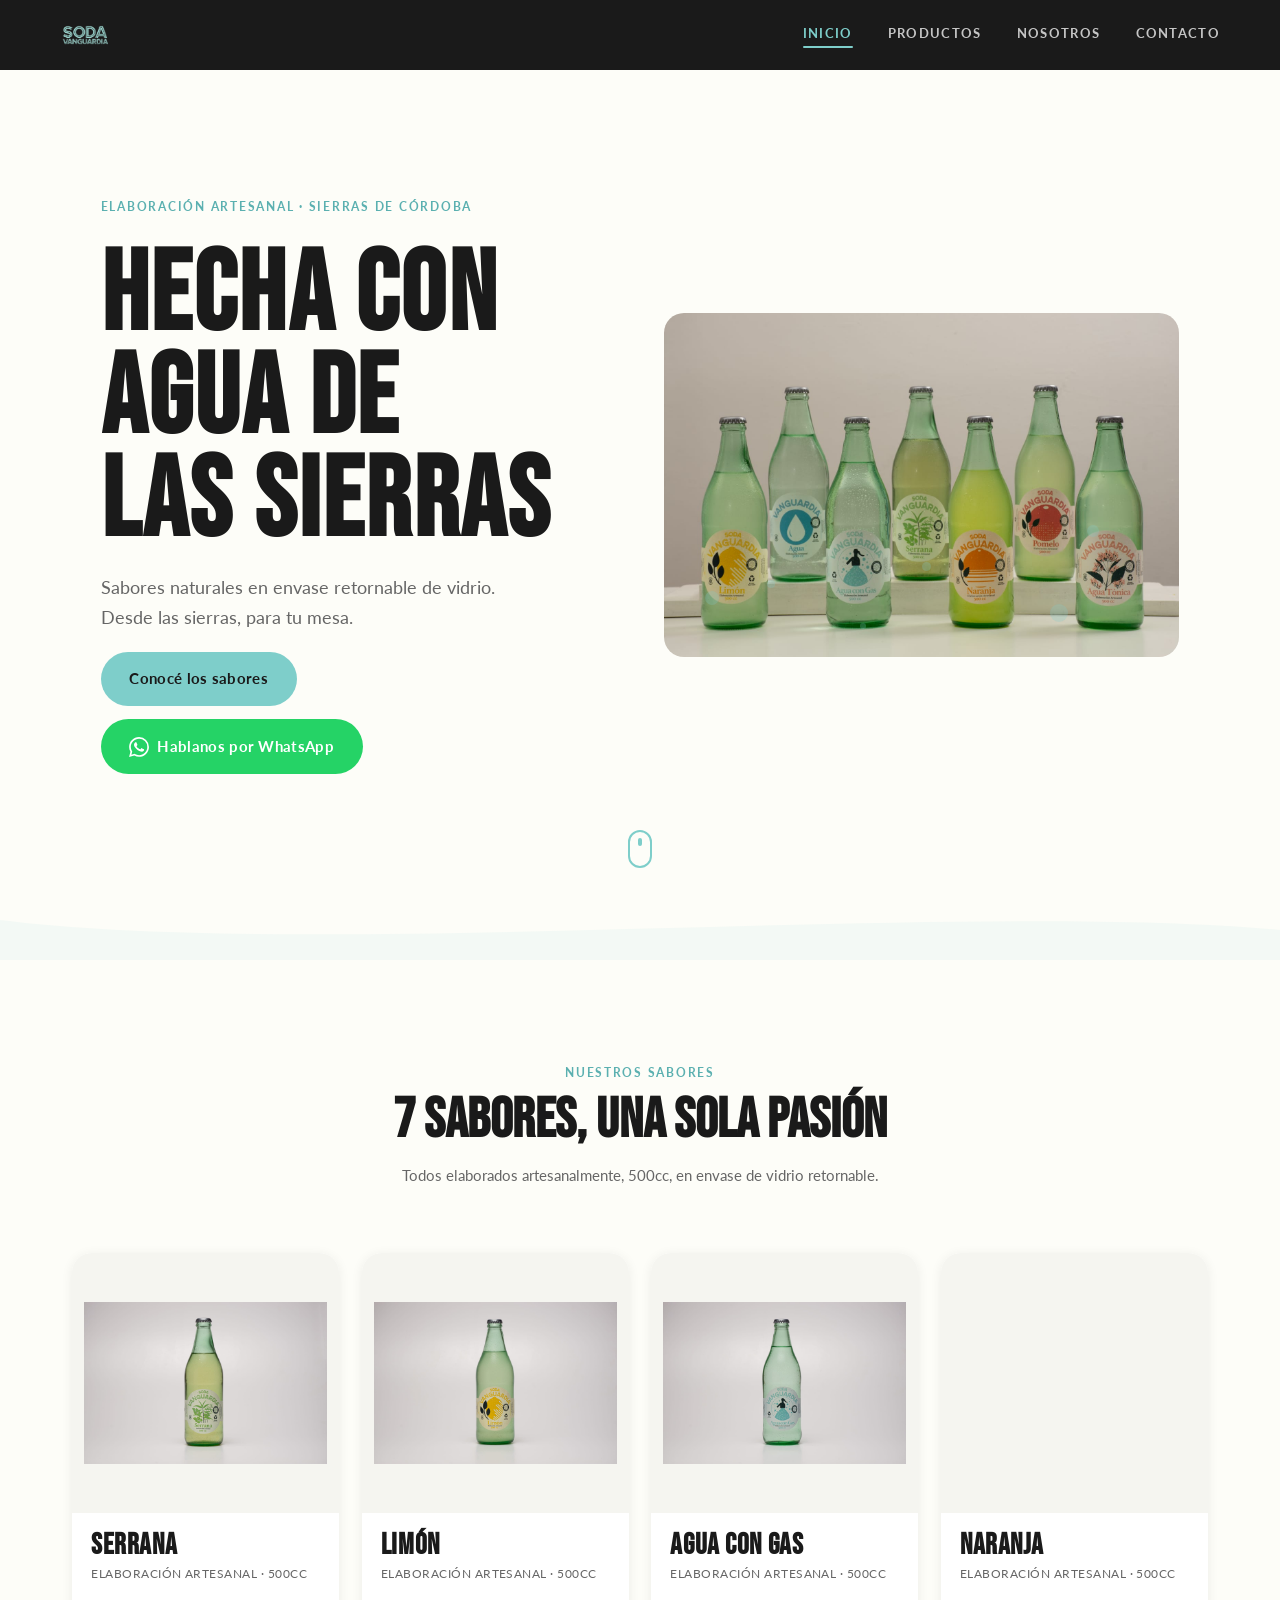
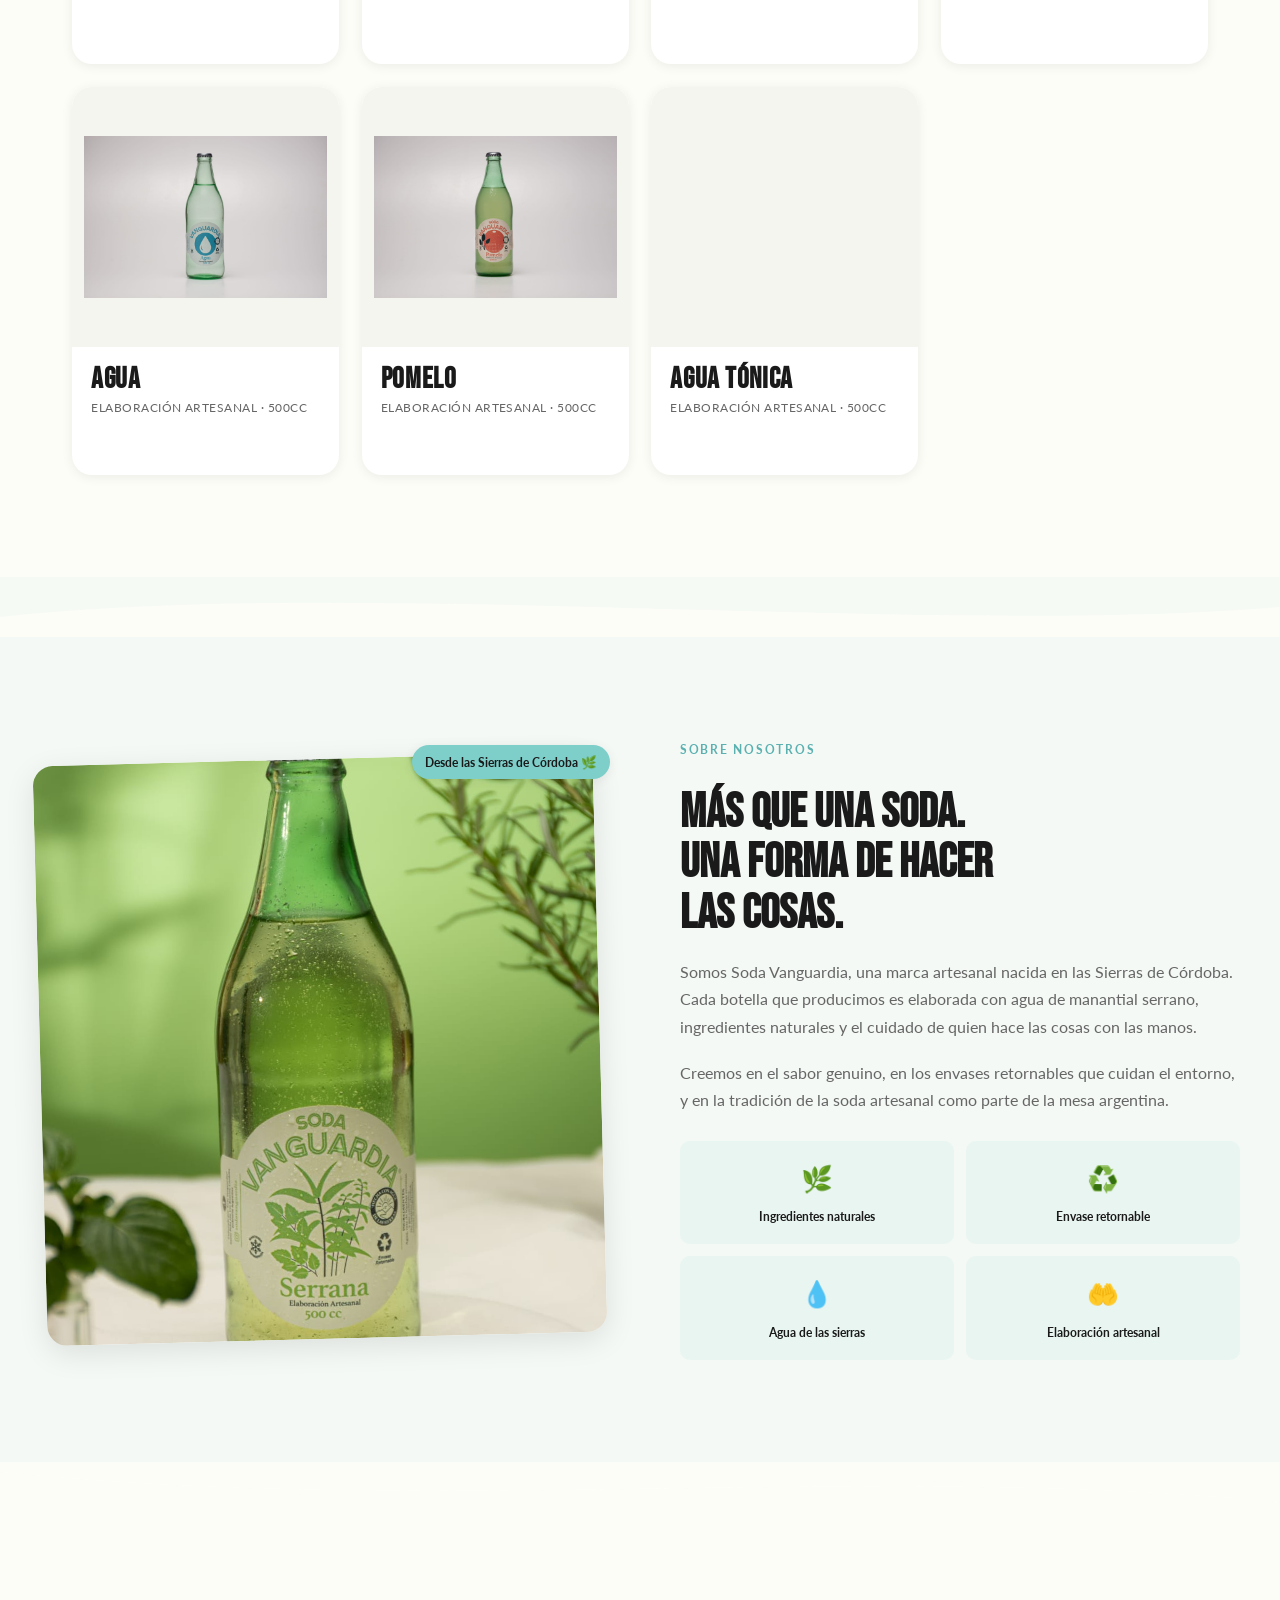
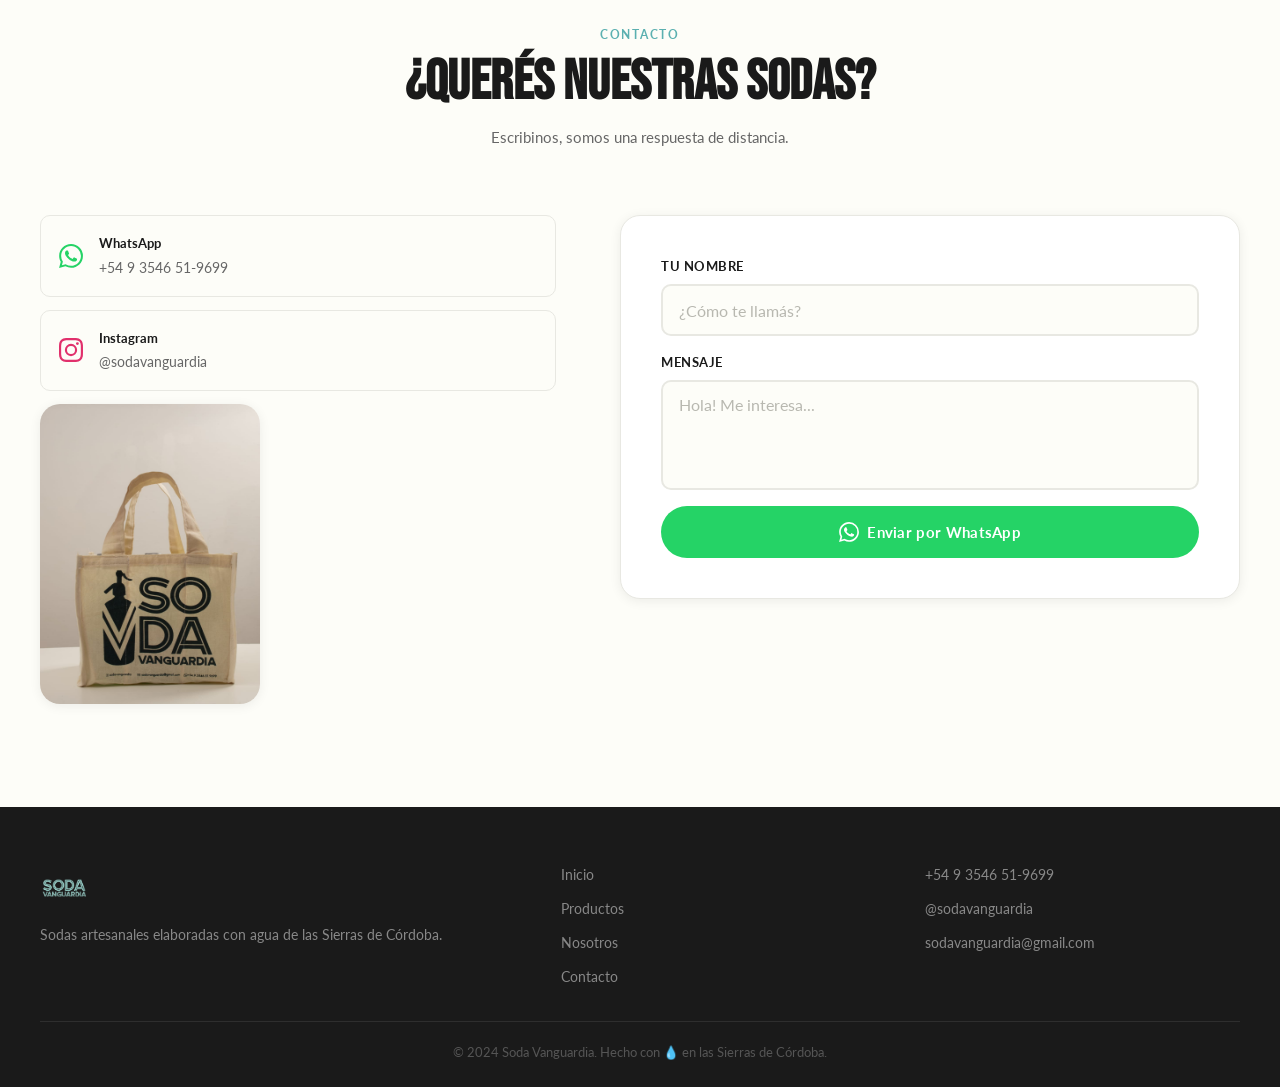
==== commit d5392338: "agrego estilos" ====
--- a/index.html
+++ b/index.html
@@ -32,8 +32,8 @@
   }
   </script>
 
-  <!-- Favicon inline SVG -->
-  <link rel="icon" href="data:image/svg+xml,<svg xmlns='http://www.w3.org/2000/svg' viewBox='0 0 100 100'><rect width='100' height='100' fill='%231A1A1A'/><text y='.9em' font-size='80' fill='%237ECECA' font-family='sans-serif' font-weight='bold'>V</text></svg>" />
+  <!-- Favicon: círculo oscuro con SV en teal — legible en cualquier tab -->
+  <link rel="icon" href="data:image/svg+xml,<svg xmlns='http://www.w3.org/2000/svg' viewBox='0 0 100 100'><circle cx='50' cy='50' r='50' fill='%231A1A1A'/><text x='50' y='62' font-size='38' fill='%237ECECA' font-family='sans-serif' font-weight='900' text-anchor='middle' letter-spacing='-1'>SV</text></svg>" />
 
   <!-- Google Fonts -->
   <link rel="preconnect" href="https://fonts.googleapis.com" />
@@ -53,7 +53,7 @@
   <header class="navbar" id="navbar">
     <div class="navbar__container">
       <a href="#hero" class="navbar__logo">
-        <img src="imgs/logo.jpeg" alt="Soda Vanguardia" height="44" width="44" />
+        <img src="imgs/logo.png" alt="Soda Vanguardia" height="44" width="44" />
       </a>
 
       <!-- Nav desktop -->
@@ -352,7 +352,7 @@
   <footer class="footer reveal">
     <div class="footer__top">
       <div class="footer__brand">
-        <img src="imgs/logo.jpeg" alt="Soda Vanguardia" width="60" height="60" loading="lazy" />
+        <img src="imgs/logo.png" alt="Soda Vanguardia" width="60" height="60" loading="lazy" />
         <p>Sodas artesanales elaboradas con agua de las Sierras de Córdoba.</p>
       </div>
       <nav class="footer__nav" aria-label="Navegación footer">
--- a/css/styles.css
+++ b/css/styles.css
@@ -119,10 +119,7 @@
   position: fixed;
   top: 0; left: 0; right: 0;
   z-index: 200;
-  background: rgba(253,253,248,0.97);
-  backdrop-filter: blur(10px);
-  -webkit-backdrop-filter: blur(10px);
-  border-bottom: 1px solid rgba(0,0,0,0.06);
+  background: #1A1A1A;
   transition: transform 0.3s ease;
 }
 .navbar--hidden { transform: translateY(-100%); }
@@ -137,11 +134,11 @@
   justify-content: space-between;
 }
 
+/* Logo: PNG transparente sobre oscuro — se ve perfecto */
 .navbar__logo img {
-  height: 40px;
-  width: 40px;
-  object-fit: cover;
-  border-radius: 8px;
+  height: 52px;
+  width: auto;
+  object-fit: contain;
 }
 
 /* Links de nav — ocultos en mobile, visibles en desktop */
@@ -149,14 +146,12 @@
   display: none;
 }
 
-/* Menú overlay mobile */
+/* Menú overlay mobile — también oscuro, coherente */
 .navbar__overlay {
   position: fixed;
   inset: 0;
   top: var(--navbar-h);
-  background: rgba(253,253,248,0.99);
-  backdrop-filter: blur(12px);
-  -webkit-backdrop-filter: blur(12px);
+  background: #1A1A1A;
   z-index: 190;
   display: flex;
   flex-direction: column;
@@ -173,19 +168,20 @@
 }
 .navbar__overlay .navbar__link {
   font-family: var(--font-title);
-  font-size: clamp(2rem, 8vw, 3rem);
-  letter-spacing: 0.05em;
-  color: var(--color-text);
-  padding: 0.8rem 2rem;
+  font-size: clamp(2.2rem, 9vw, 3.5rem);
+  letter-spacing: 0.06em;
+  color: #fff;
+  padding: 0.9rem 2rem;
   width: 100%;
   text-align: center;
-  border-bottom: 1px solid var(--color-border);
+  border-bottom: 1px solid #2e2e2e;
   transition: color 0.2s ease, background 0.2s ease;
 }
-.navbar__overlay .navbar__link:first-child { border-top: 1px solid var(--color-border); }
-.navbar__overlay .navbar__link:active { background: rgba(126,202,202,0.1); color: var(--color-primary-dark); }
-
-/* Hamburger */
+.navbar__overlay .navbar__link:first-child { border-top: 1px solid #2e2e2e; }
+.navbar__overlay .navbar__link:active,
+.navbar__overlay .navbar__link:hover { color: var(--color-primary); background: rgba(126,202,202,0.06); }
+
+/* Hamburger — líneas blancas sobre oscuro */
 .navbar__hamburger {
   display: flex;
   flex-direction: column;
@@ -197,11 +193,11 @@
   border-radius: 8px;
   transition: background 0.2s ease;
 }
-.navbar__hamburger:active { background: rgba(126,202,202,0.15); }
+.navbar__hamburger:active { background: rgba(255,255,255,0.08); }
 .navbar__hamburger span {
   display: block;
   height: 2px;
-  background: var(--color-text);
+  background: #fff;
   border-radius: 2px;
   transition: transform 0.3s ease, opacity 0.3s ease, width 0.3s ease;
 }
@@ -661,9 +657,9 @@
   .navbar__link {
     font-size: 0.82rem;
     font-weight: 700;
-    letter-spacing: 0.08em;
+    letter-spacing: 0.1em;
     text-transform: uppercase;
-    color: var(--color-text);
+    color: rgba(255,255,255,0.75);
     position: relative;
     padding-bottom: 3px;
     transition: color 0.2s ease;
@@ -678,7 +674,7 @@
     transition: width 0.3s ease;
   }
   .navbar__link:hover,
-  .navbar__link.active { color: var(--color-primary-dark); }
+  .navbar__link.active { color: var(--color-primary); }
   .navbar__link:hover::after,
   .navbar__link.active::after { width: 100%; }
 
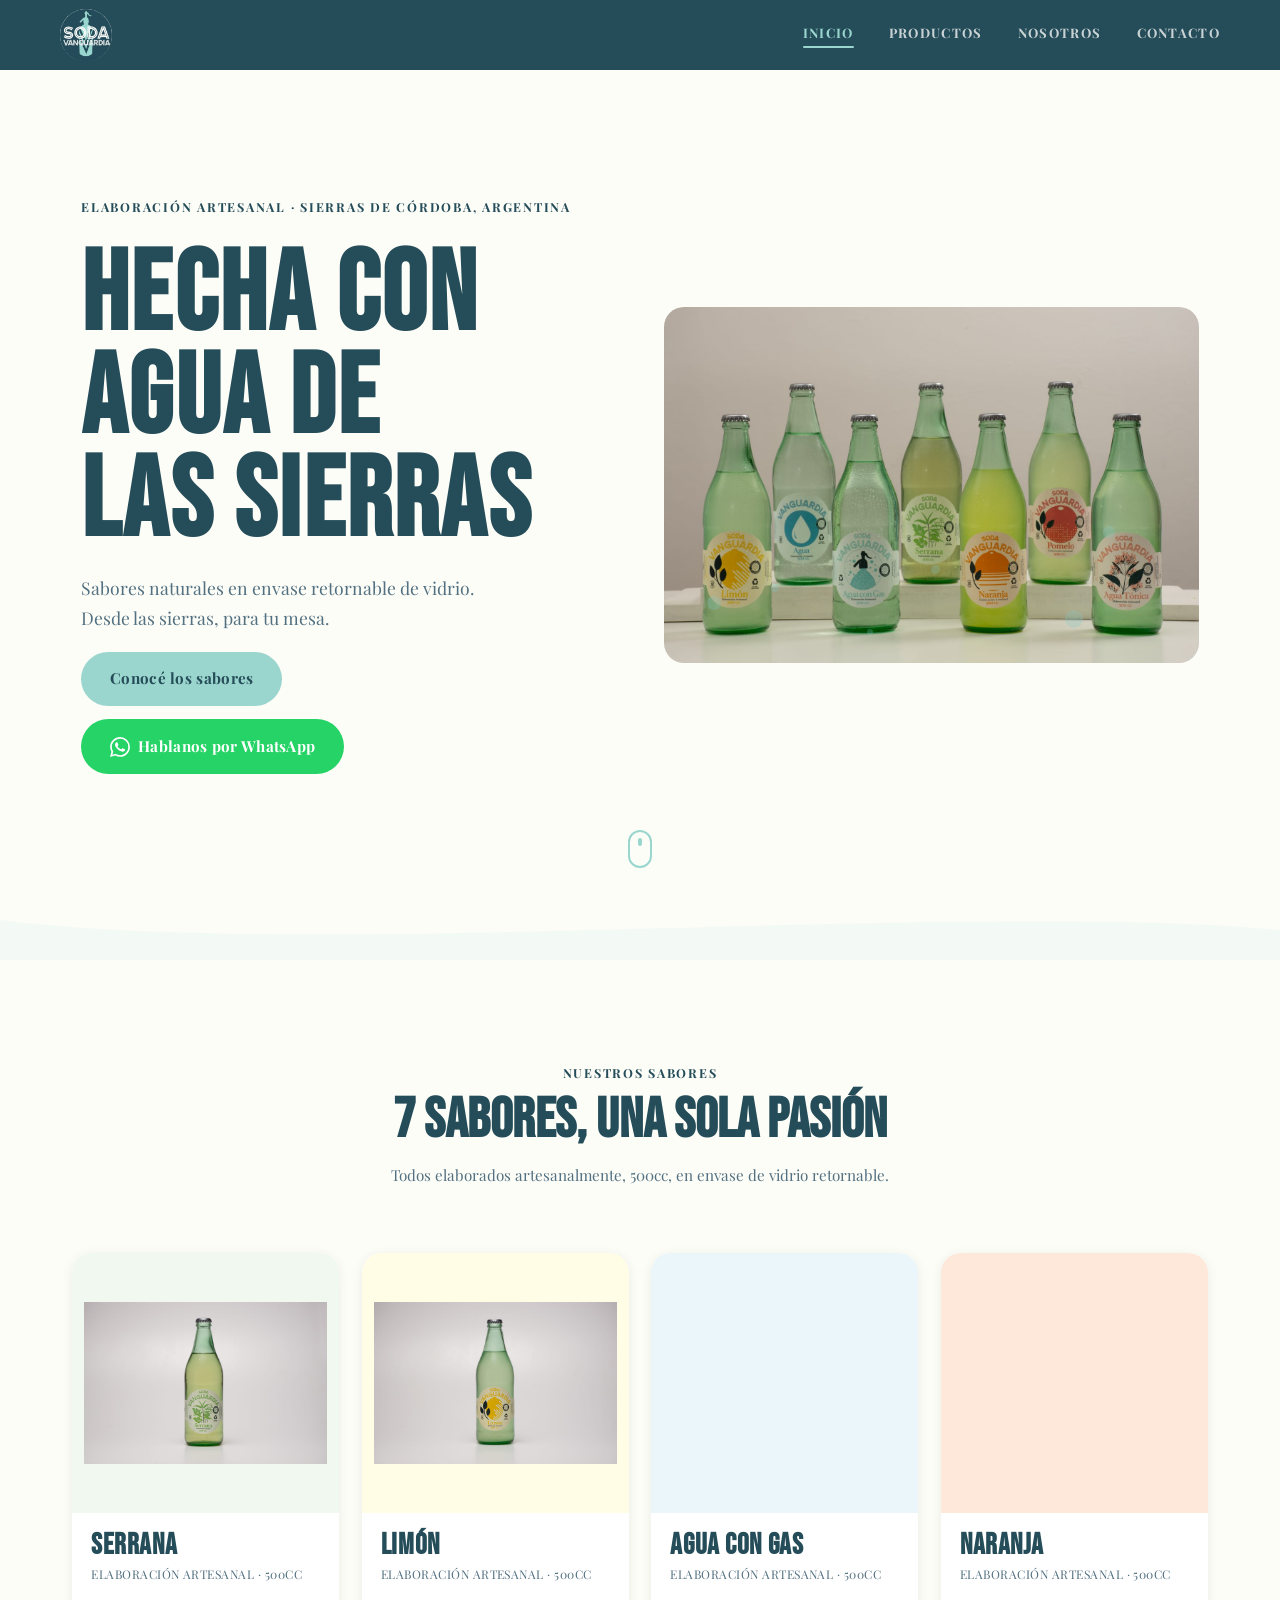
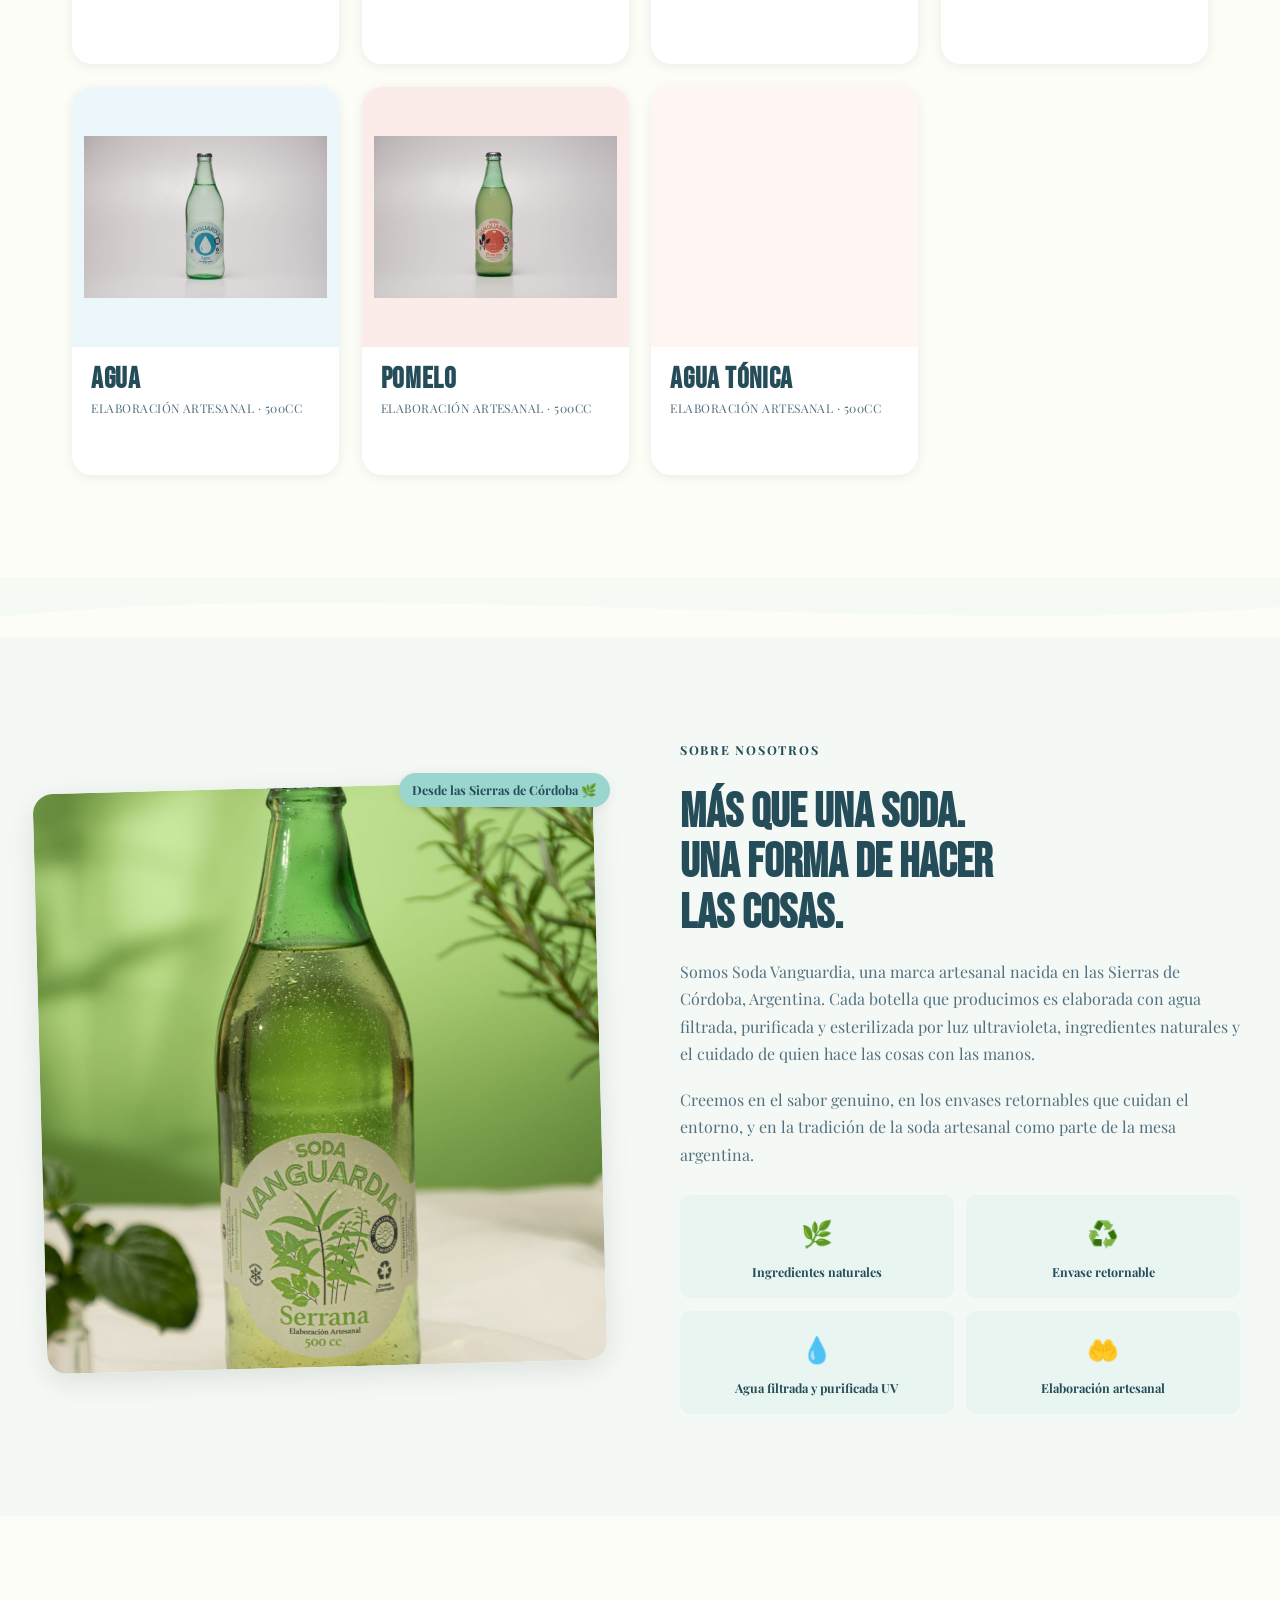
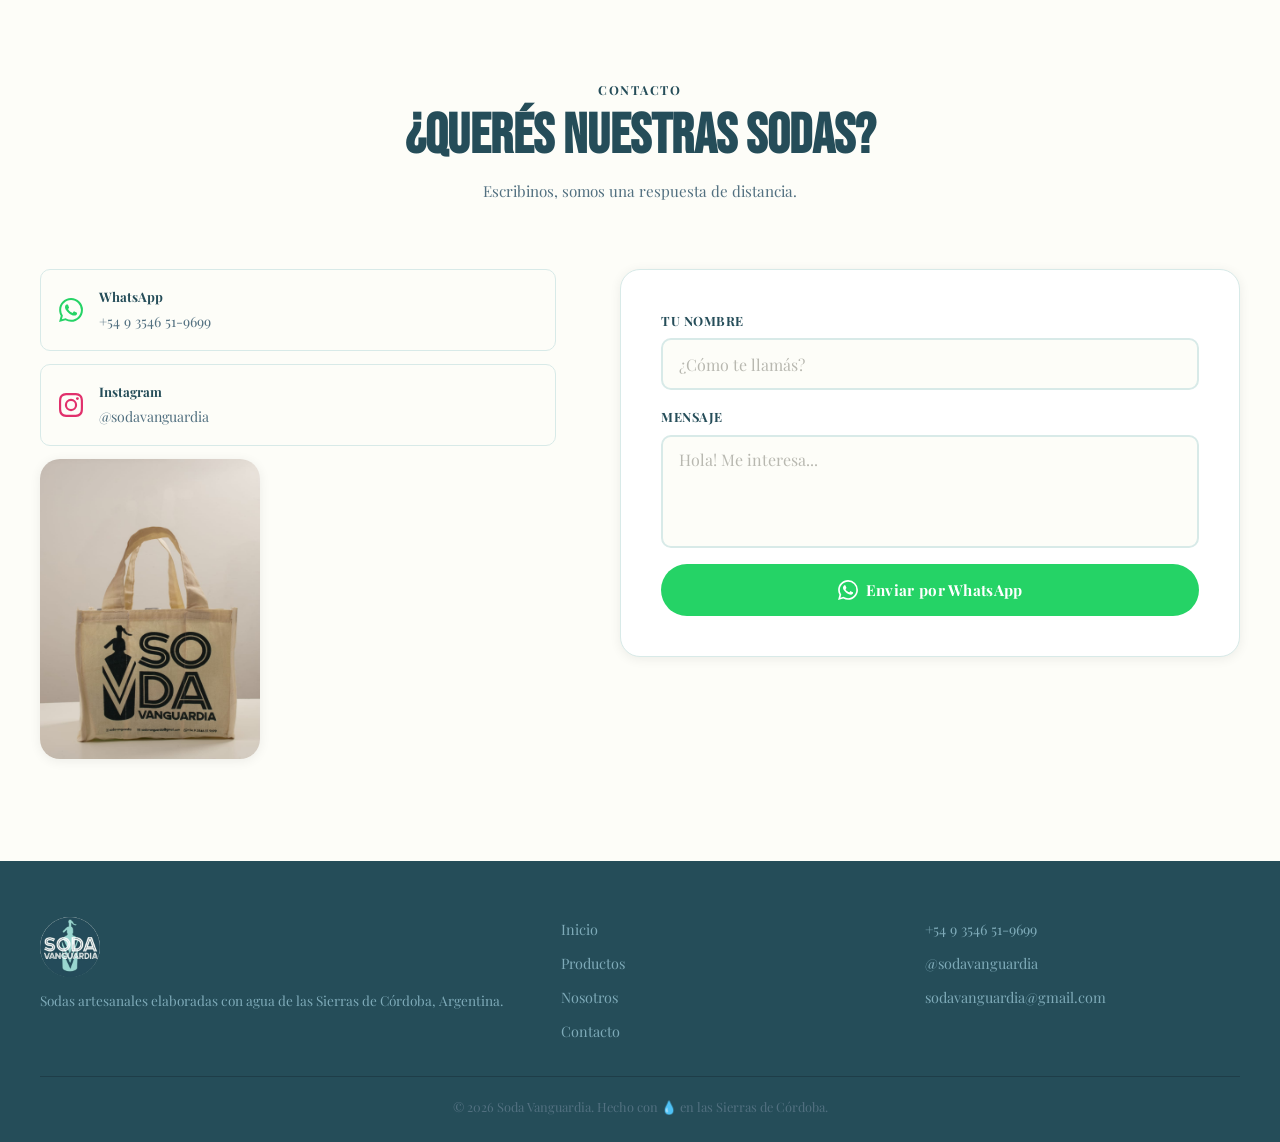
==== commit 28469a8d: "agrego" ====
--- a/index.html
+++ b/index.html
@@ -32,13 +32,16 @@
   }
   </script>
 
-  <!-- Favicon: círculo oscuro con SV en teal — legible en cualquier tab -->
-  <link rel="icon" href="data:image/svg+xml,<svg xmlns='http://www.w3.org/2000/svg' viewBox='0 0 100 100'><circle cx='50' cy='50' r='50' fill='%231A1A1A'/><text x='50' y='62' font-size='38' fill='%237ECECA' font-family='sans-serif' font-weight='900' text-anchor='middle' letter-spacing='-1'>SV</text></svg>" />
-
-  <!-- Google Fonts -->
+  <!-- Favicon: círculo azul marca con SV en primario -->
+  <link rel="icon" href="data:image/svg+xml,<svg xmlns='http://www.w3.org/2000/svg' viewBox='0 0 100 100'><circle cx='50' cy='50' r='50' fill='%23254d59'/><text x='50' y='62' font-size='38' fill='%239ad5ce' font-family='sans-serif' font-weight='900' text-anchor='middle' letter-spacing='-1'>SV</text></svg>" />
+
+  <!-- Adobe Fonts (Athelas) — reemplazá TU-KIT-ID con tu kit de Adobe Fonts -->
+  <!-- <link rel="stylesheet" href="https://use.typekit.net/TU-KIT-ID.css"> -->
+
+  <!-- Google Fonts: Bebas Neue (títulos display) + Playfair Display (fallback de Athelas) -->
   <link rel="preconnect" href="https://fonts.googleapis.com" />
   <link rel="preconnect" href="https://fonts.gstatic.com" crossorigin />
-  <link href="https://fonts.googleapis.com/css2?family=Bebas+Neue&family=Lato:wght@300;400;700&display=swap" rel="stylesheet" />
+  <link href="https://fonts.googleapis.com/css2?family=Bebas+Neue&family=Playfair+Display:ital,wght@0,400;0,600;0,700;1,400&display=swap" rel="stylesheet" />
 
   <!-- Preload hero image -->
   <link rel="preload" as="image" href="imgs/todas-botellas.jpeg" fetchpriority="high" />
@@ -53,7 +56,7 @@
   <header class="navbar" id="navbar">
     <div class="navbar__container">
       <a href="#hero" class="navbar__logo">
-        <img src="imgs/logo.png" alt="Soda Vanguardia" height="44" width="44" />
+        <img src="imgs/logocirular.jpeg" alt="Soda Vanguardia" height="44" width="44" />
       </a>
 
       <!-- Nav desktop -->
@@ -88,7 +91,7 @@
     <section id="hero" class="hero">
       <div class="hero__content">
         <div class="hero__text">
-          <span class="eyebrow">Elaboración Artesanal · Sierras de Córdoba</span>
+          <span class="eyebrow">Elaboración Artesanal · Sierras de Córdoba, Argentina</span>
           <h1 class="hero__title">
             HECHA CON<br />
             AGUA DE<br />
@@ -149,8 +152,8 @@
 
       <div class="products-grid stagger">
 
-        <div class="product-card" data-color="#5A8A3C">
-          <div class="product-card__img-wrap">
+        <div class="product-card" data-color="#7fc678">
+          <div class="product-card__img-wrap" style="background:#f1f8f0;">
             <img src="imgs/serrana-product.jpeg" alt="Soda Serrana 500cc" loading="lazy" decoding="async" width="300" height="420" />
           </div>
           <div class="product-card__info">
@@ -160,8 +163,8 @@
           </div>
         </div>
 
-        <div class="product-card" data-color="#F2C12E">
-          <div class="product-card__img-wrap">
+        <div class="product-card" data-color="#f8d82d">
+          <div class="product-card__img-wrap" style="background:#fffde5;">
             <img src="imgs/limon-product.jpeg" alt="Soda Limón 500cc" loading="lazy" decoding="async" width="300" height="420" />
           </div>
           <div class="product-card__info">
@@ -171,8 +174,8 @@
           </div>
         </div>
 
-        <div class="product-card" data-color="#5BB8C4">
-          <div class="product-card__img-wrap">
+        <div class="product-card" data-color="#6dcbd7">
+          <div class="product-card__img-wrap" style="background:#eaf6fa;">
             <img src="imgs/agua-con-gas-product.jpeg" alt="Agua con Gas 500cc" loading="lazy" decoding="async" width="300" height="420" />
           </div>
           <div class="product-card__info">
@@ -182,8 +185,8 @@
           </div>
         </div>
 
-        <div class="product-card" data-color="#E8821A">
-          <div class="product-card__img-wrap">
+        <div class="product-card" data-color="#f8951d">
+          <div class="product-card__img-wrap" style="background:#fee8d9;">
             <img src="imgs/naranja-product.jpeg" alt="Soda Naranja 500cc" loading="lazy" decoding="async" width="300" height="420" />
           </div>
           <div class="product-card__info">
@@ -193,8 +196,8 @@
           </div>
         </div>
 
-        <div class="product-card" data-color="#5B9BD5">
-          <div class="product-card__img-wrap">
+        <div class="product-card" data-color="#47adcf">
+          <div class="product-card__img-wrap" style="background:#ebf7fa;">
             <img src="imgs/agua-product.jpeg" alt="Agua Vanguardia 500cc" loading="lazy" decoding="async" width="300" height="420" />
           </div>
           <div class="product-card__info">
@@ -204,8 +207,8 @@
           </div>
         </div>
 
-        <div class="product-card" data-color="#E85454">
-          <div class="product-card__img-wrap">
+        <div class="product-card" data-color="#f37971">
+          <div class="product-card__img-wrap" style="background:#fbebe9;">
             <img src="imgs/pomelo-product.jpeg" alt="Soda Pomelo 500cc" loading="lazy" decoding="async" width="300" height="420" />
           </div>
           <div class="product-card__info">
@@ -215,8 +218,8 @@
           </div>
         </div>
 
-        <div class="product-card" data-color="#E8906A">
-          <div class="product-card__img-wrap">
+        <div class="product-card" data-color="#f7a39c">
+          <div class="product-card__img-wrap" style="background:#fff6f4;">
             <img src="imgs/agua-tonica-product.jpeg" alt="Agua Tónica 500cc" loading="lazy" decoding="async" width="300" height="420" />
           </div>
           <div class="product-card__info">
@@ -257,7 +260,7 @@
         <div class="nosotros__text reveal reveal--right">
           <span class="eyebrow">Sobre Nosotros</span>
           <h2>Más que una soda.<br />Una forma de hacer<br />las cosas.</h2>
-          <p>Somos Soda Vanguardia, una marca artesanal nacida en las Sierras de Córdoba. Cada botella que producimos es elaborada con agua de manantial serrano, ingredientes naturales y el cuidado de quien hace las cosas con las manos.</p>
+          <p>Somos Soda Vanguardia, una marca artesanal nacida en las Sierras de Córdoba, Argentina. Cada botella que producimos es elaborada con agua filtrada, purificada y esterilizada por luz ultravioleta, ingredientes naturales y el cuidado de quien hace las cosas con las manos.</p>
           <p>Creemos en el sabor genuino, en los envases retornables que cuidan el entorno, y en la tradición de la soda artesanal como parte de la mesa argentina.</p>
 
           <div class="valores-grid">
@@ -271,7 +274,7 @@
             </div>
             <div class="valor">
               <span class="valor__icon">💧</span>
-              <span class="valor__label">Agua de las sierras</span>
+              <span class="valor__label">Agua filtrada y purificada UV</span>
             </div>
             <div class="valor">
               <span class="valor__icon">🤲</span>
@@ -352,8 +355,8 @@
   <footer class="footer reveal">
     <div class="footer__top">
       <div class="footer__brand">
-        <img src="imgs/logo.png" alt="Soda Vanguardia" width="60" height="60" loading="lazy" />
-        <p>Sodas artesanales elaboradas con agua de las Sierras de Córdoba.</p>
+        <img src="imgs/logocirular.jpeg" alt="Soda Vanguardia" width="60" height="60" loading="lazy" />
+        <p>Sodas artesanales elaboradas con agua de las Sierras de Córdoba, Argentina.</p>
       </div>
       <nav class="footer__nav" aria-label="Navegación footer">
         <a href="#hero">Inicio</a>
@@ -368,7 +371,7 @@
       </div>
     </div>
     <div class="footer__bottom">
-      <p>© 2024 Soda Vanguardia. Hecho con 💧 en las Sierras de Córdoba.</p>
+      <p>© 2026 Soda Vanguardia. Hecho con 💧 en las Sierras de Córdoba.</p>
     </div>
   </footer>
 
--- a/css/styles.css
+++ b/css/styles.css
@@ -8,24 +8,36 @@
 /* ── VARIABLES ─────────────────────────────────── */
 :root {
   --color-bg:           #FDFDF8;
-  --color-primary:      #7ECECA;
-  --color-primary-dark: #5BB0B0;
-  --color-text:         #1A1A1A;
-  --color-text-light:   #666666;
-  --color-border:       #E8E8E2;
+  --color-primary:      #9ad5ce;   /* Primario marca  */
+  --color-primary-dark: #254d59;   /* Secundario marca — reemplaza todo el negro */
+  --color-text:         #254d59;
+  --color-text-light:   #527080;
+  --color-border:       #d8eae8;
   --color-wa:           #25D366;
   --color-wa-dark:      #1DA851;
 
-  --color-serrana:      #5A8A3C;
-  --color-limon:        #F2C12E;
-  --color-agua-con-gas: #5BB8C4;
-  --color-naranja:      #E8821A;
-  --color-agua:         #5B9BD5;
-  --color-pomelo:       #E85454;
-  --color-tonica:       #E8906A;
-
+  /* Colores oficiales por sabor */
+  --color-serrana:        #7fc678;
+  --color-serrana-fondo:  #f1f8f0;
+  --color-limon:          #f8d82d;
+  --color-limon-fondo:    #fffde5;
+  --color-agua-con-gas:   #6dcbd7;
+  --color-agua-con-gas-fondo: #eaf6fa;
+  --color-naranja:        #f8951d;
+  --color-naranja-fondo:  #fee8d9;
+  --color-agua:           #47adcf;
+  --color-agua-fondo:     #ebf7fa;
+  --color-pomelo:         #f37971;
+  --color-pomelo-fondo:   #fbebe9;
+  --color-tonica:         #f7a39c;
+  --color-tonica-fondo:   #fff6f4;
+
+  /* Fuente principal: Athelas (Adobe Fonts).
+     Para activarla agregá tu kit de Adobe Fonts en el <head>:
+     <link rel="stylesheet" href="https://use.typekit.net/TU-KIT-ID.css">
+     Mientras tanto usa Playfair Display como fallback visual. */
   --font-title: 'Bebas Neue', sans-serif;
-  --font-body:  'Lato', sans-serif;
+  --font-body:  athelas, 'Playfair Display', Georgia, serif;
 
   --radius-sm:  10px;
   --radius-md:  20px;
@@ -119,7 +131,7 @@
   position: fixed;
   top: 0; left: 0; right: 0;
   z-index: 200;
-  background: #1A1A1A;
+  background: #254d59;
   transition: transform 0.3s ease;
 }
 .navbar--hidden { transform: translateY(-100%); }
@@ -134,11 +146,12 @@
   justify-content: space-between;
 }
 
-/* Logo: PNG transparente sobre oscuro — se ve perfecto */
+/* Logo circular */
 .navbar__logo img {
   height: 52px;
-  width: auto;
-  object-fit: contain;
+  width: 52px;
+  object-fit: cover;
+  border-radius: 50%;
 }
 
 /* Links de nav — ocultos en mobile, visibles en desktop */
@@ -151,7 +164,7 @@
   position: fixed;
   inset: 0;
   top: var(--navbar-h);
-  background: #1A1A1A;
+  background: #254d59;
   z-index: 190;
   display: flex;
   flex-direction: column;
@@ -174,10 +187,10 @@
   padding: 0.9rem 2rem;
   width: 100%;
   text-align: center;
-  border-bottom: 1px solid #2e2e2e;
+  border-bottom: 1px solid #1e3d48;
   transition: color 0.2s ease, background 0.2s ease;
 }
-.navbar__overlay .navbar__link:first-child { border-top: 1px solid #2e2e2e; }
+.navbar__overlay .navbar__link:first-child { border-top: 1px solid #1e3d48; }
 .navbar__overlay .navbar__link:active,
 .navbar__overlay .navbar__link:hover { color: var(--color-primary); background: rgba(126,202,202,0.06); }
 
@@ -516,7 +529,7 @@
 
 /* ── FOOTER ─────────────────────────────────────── */
 .footer {
-  background: #1A1A1A;
+  background: #254d59;
   color: #ccc;
   padding: 2.5rem 1.25rem 1.25rem;
 }
@@ -527,13 +540,13 @@
   flex-direction: column;
   gap: 1.8rem;
   padding-bottom: 2rem;
-  border-bottom: 1px solid #2e2e2e;
+  border-bottom: 1px solid #1e3d48;
   max-width: var(--container);
   margin: 0 auto;
 }
 .footer__brand { display: flex; flex-direction: column; gap: 0.8rem; }
-.footer__brand img { width: 50px; height: 50px; border-radius: 8px; object-fit: cover; }
-.footer__brand p { font-size: 0.85rem; color: #888; line-height: 1.6; }
+.footer__brand img { width: 60px; height: 60px; border-radius: 50%; object-fit: cover; }
+.footer__brand p { font-size: 0.85rem; color: #7eaab8; line-height: 1.6; }
 
 .footer__nav,
 .footer__contact {
@@ -544,7 +557,7 @@
 .footer__nav a,
 .footer__contact a {
   font-size: 0.9rem;
-  color: #888;
+  color: #7eaab8;
   min-height: 36px;
   display: flex;
   align-items: center;
@@ -555,7 +568,7 @@
   margin: 1.2rem auto 0;
   text-align: center;
 }
-.footer__bottom p { font-size: 0.8rem; color: #555; }
+.footer__bottom p { font-size: 0.8rem; color: #527080; }
 
 /* ── ANIMACIONES ────────────────────────────────── */
 @keyframes aparecer {
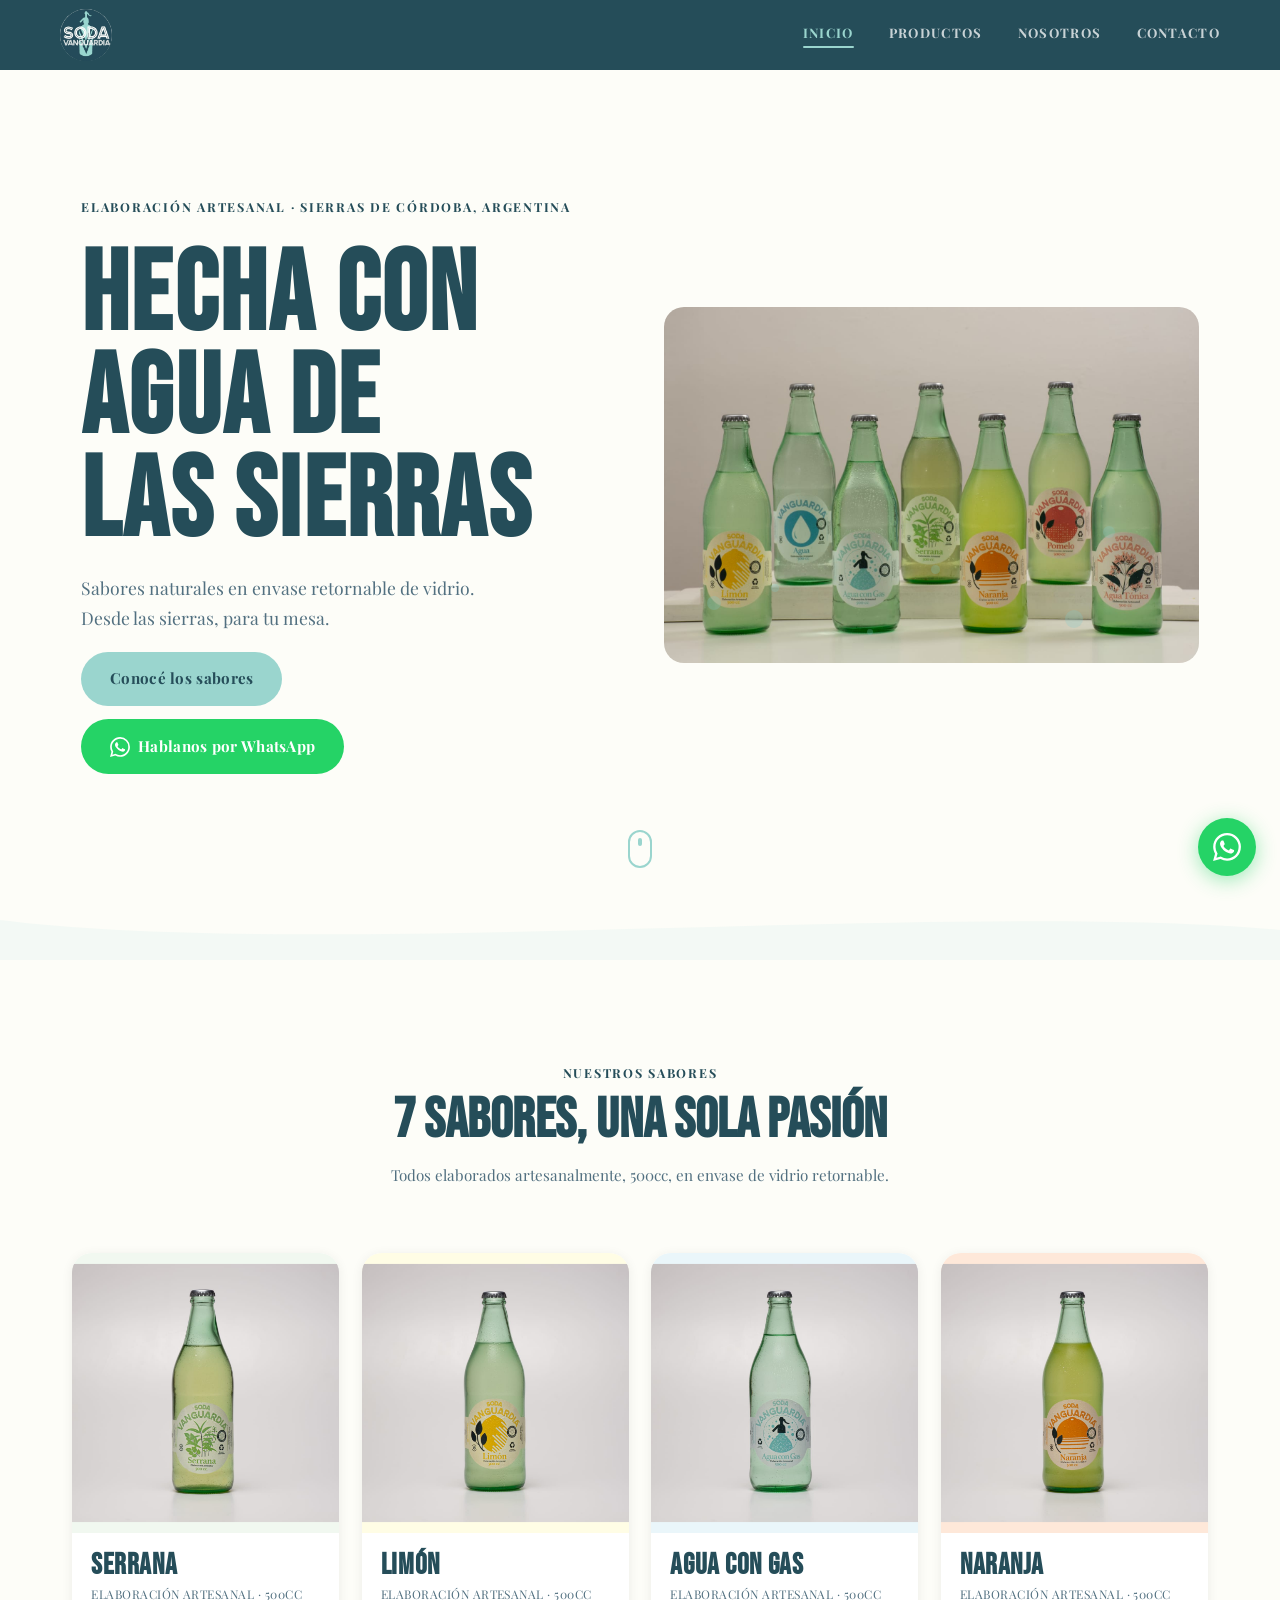
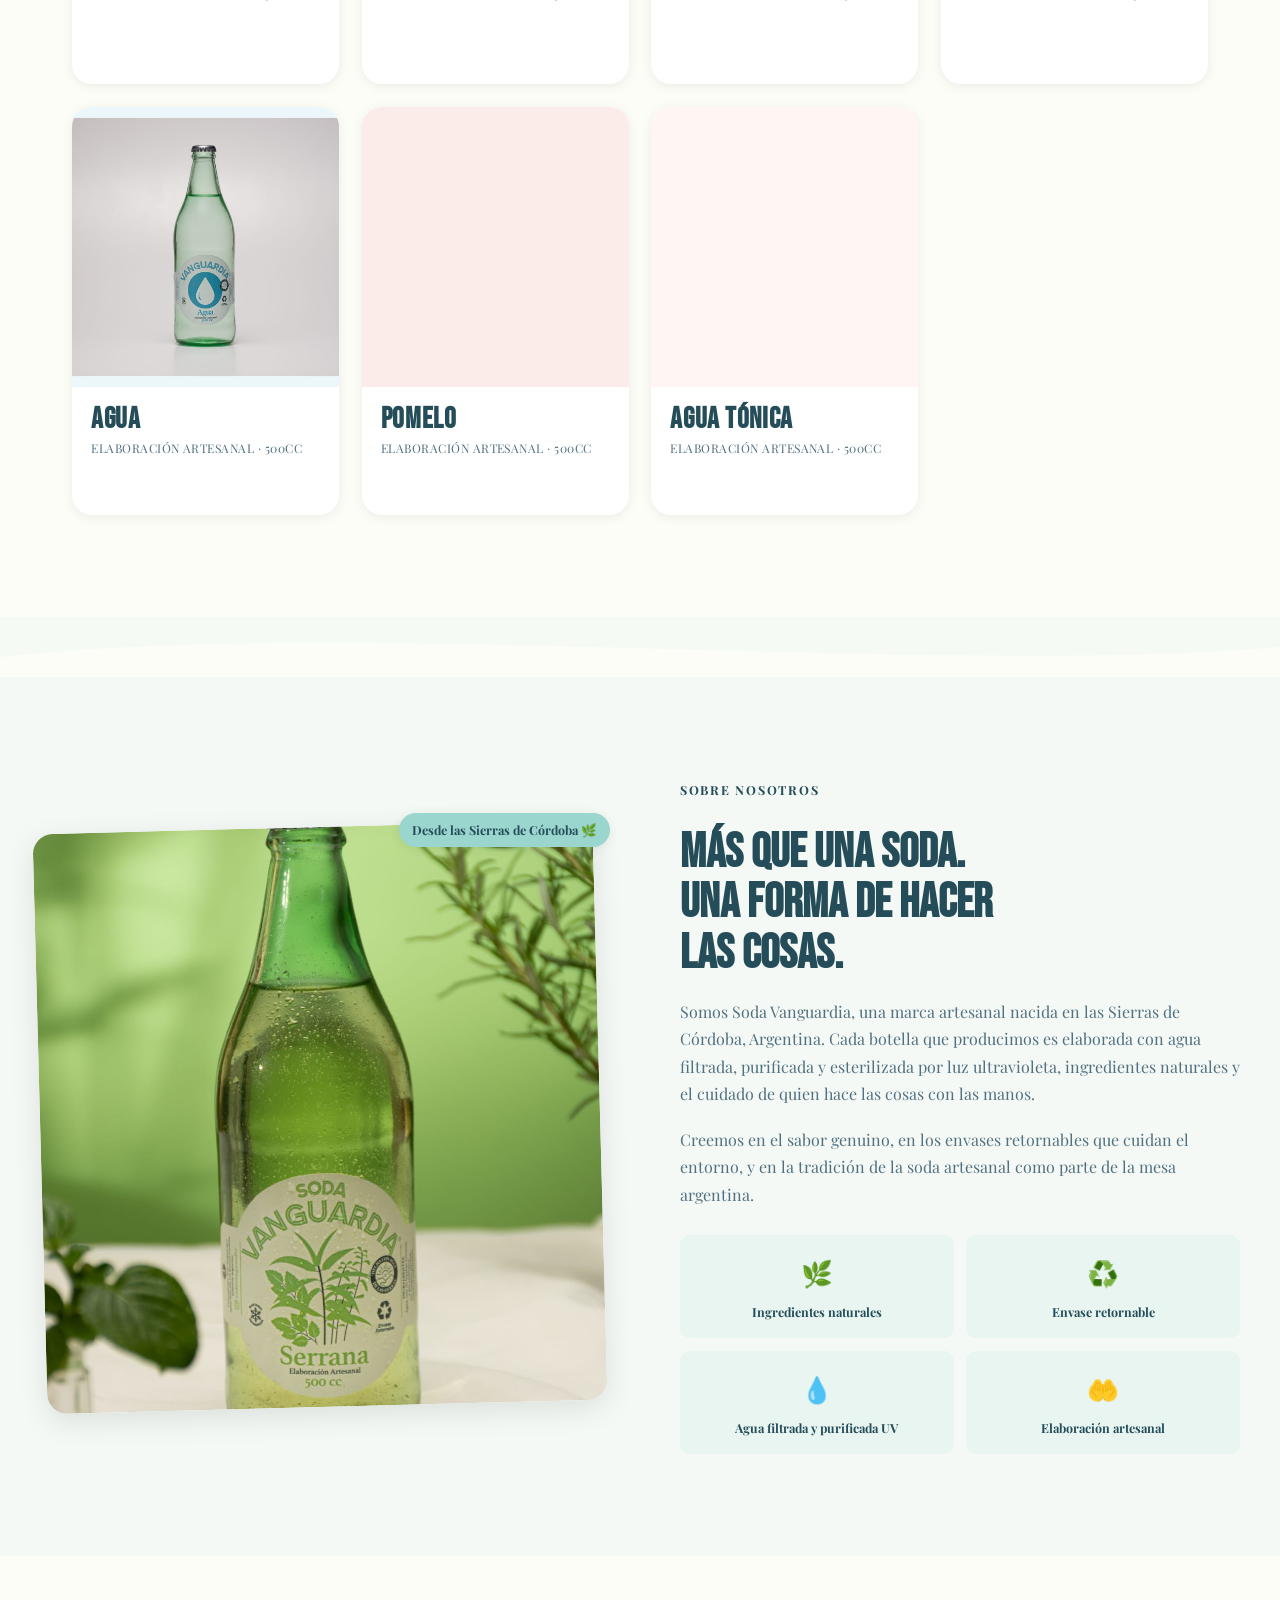
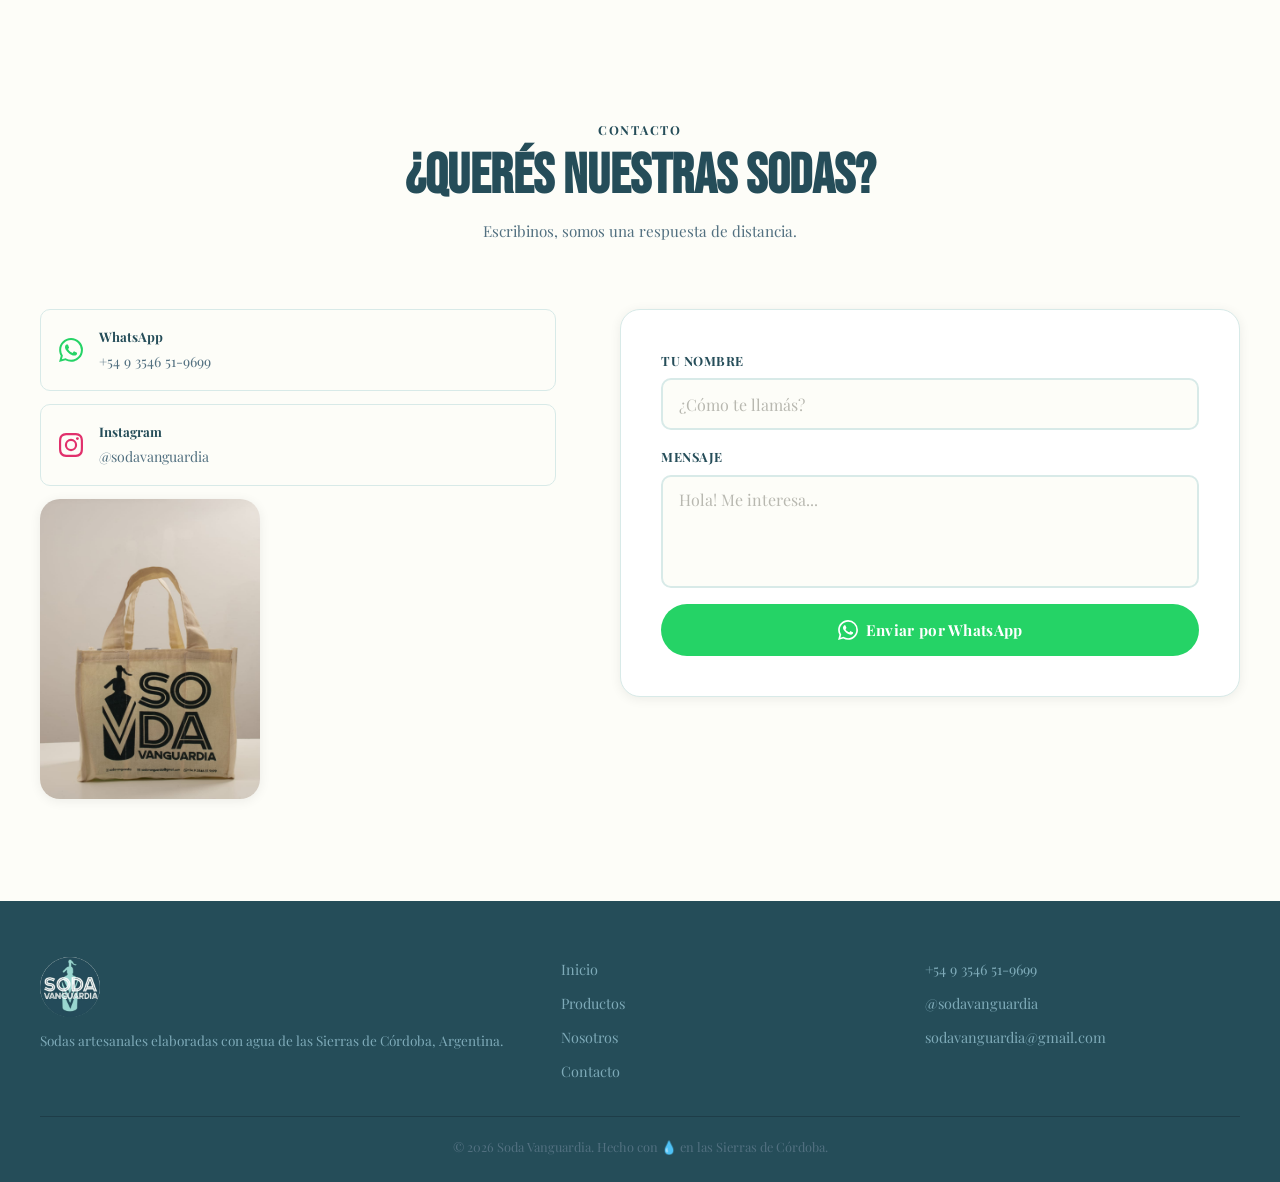
==== commit 207869b1: "agrando imgs" ====
--- a/index.html
+++ b/index.html
@@ -159,7 +159,7 @@
           <div class="product-card__info">
             <h3 class="product-card__name">Serrana</h3>
             <p class="product-card__sub">Elaboración Artesanal · 500cc</p>
-            <p class="product-card__desc">Hierbas serranas y agua de manantial</p>
+            <p class="product-card__desc">Hierbas serranas</p>
           </div>
         </div>
 
@@ -375,6 +375,13 @@
     </div>
   </footer>
 
+  <!-- Botón flotante WhatsApp -->
+  <a href="https://wa.me/5493546519699" target="_blank" rel="noopener" class="whatsapp-fab" aria-label="Contactar por WhatsApp">
+    <svg width="28" height="28" viewBox="0 0 24 24" fill="currentColor" aria-hidden="true">
+      <path d="M17.472 14.382c-.297-.149-1.758-.867-2.03-.967-.273-.099-.471-.148-.67.15-.197.297-.767.966-.94 1.164-.173.199-.347.223-.644.075-.297-.15-1.255-.463-2.39-1.475-.883-.788-1.48-1.761-1.653-2.059-.173-.297-.018-.458.13-.606.134-.133.298-.347.446-.52.149-.174.198-.298.298-.497.099-.198.05-.371-.025-.52-.075-.149-.669-1.612-.916-2.207-.242-.579-.487-.5-.669-.51-.173-.008-.371-.01-.57-.01-.198 0-.52.074-.792.372-.272.297-1.04 1.016-1.04 2.479 0 1.462 1.065 2.875 1.213 3.074.149.198 2.096 3.2 5.077 4.487.709.306 1.262.489 1.694.625.712.227 1.36.195 1.871.118.571-.085 1.758-.719 2.006-1.413.248-.694.248-1.289.173-1.413-.074-.124-.272-.198-.57-.347m-5.421 7.403h-.004a9.87 9.87 0 01-5.031-1.378l-.361-.214-3.741.982.998-3.648-.235-.374a9.86 9.86 0 01-1.51-5.26c.001-5.45 4.436-9.884 9.888-9.884 2.64 0 5.122 1.03 6.988 2.898a9.825 9.825 0 012.893 6.994c-.003 5.45-4.437 9.884-9.885 9.884m8.413-18.297A11.815 11.815 0 0012.05 0C5.495 0 .16 5.335.157 11.892c0 2.096.547 4.142 1.588 5.945L.057 24l6.305-1.654a11.882 11.882 0 005.683 1.448h.005c6.554 0 11.89-5.335 11.893-11.893a11.821 11.821 0 00-3.48-8.413z"/>
+    </svg>
+  </a>
+
   <script src="js/main.js"></script>
 </body>
 </html>
--- a/css/styles.css
+++ b/css/styles.css
@@ -342,13 +342,18 @@
   display: flex;
   align-items: center;
   justify-content: center;
-  padding: 1rem 0.75rem;
-  height: 160px;
+  padding: 0;
+  height: 220px;
+  overflow: hidden; /* recorta el zoom */
 }
 .product-card__img-wrap img {
+  width: 100%;
   height: 100%;
-  width: auto;
   object-fit: contain;
+  /* Zoom para que la botella llene el espacio, no el fondo gris */
+  transform: scale(1.55);
+  transform-origin: center center;
+  transition: transform 0.3s ease;
 }
 
 .product-card__info {
@@ -620,6 +625,35 @@
   .reveal, .stagger > * { opacity: 1 !important; transform: none !important; }
 }
 
+/* ── WHATSAPP FAB ───────────────────────────────── */
+.whatsapp-fab {
+  position: fixed;
+  bottom: 1.5rem;
+  right: 1.5rem;
+  z-index: 300;
+  width: 58px;
+  height: 58px;
+  border-radius: 50%;
+  background: #25D366;
+  color: #fff;
+  display: flex;
+  align-items: center;
+  justify-content: center;
+  box-shadow: 0 4px 20px rgba(37,211,102,0.45);
+  transition: transform 0.2s ease, box-shadow 0.2s ease;
+  animation: fabEntrada 0.5s ease 1s both;
+}
+.whatsapp-fab:hover {
+  transform: scale(1.1);
+  box-shadow: 0 6px 28px rgba(37,211,102,0.55);
+}
+.whatsapp-fab:active { transform: scale(0.95); }
+
+@keyframes fabEntrada {
+  from { opacity: 0; transform: scale(0) rotate(-45deg); }
+  to   { opacity: 1; transform: scale(1) rotate(0deg); }
+}
+
 /* ── POLISH GLOBAL ──────────────────────────────── */
 ::selection { background: rgba(126,202,202,0.35); color: var(--color-text); }
 
@@ -640,7 +674,7 @@
 
   /* Productos: 3 columnas */
   .products-grid { grid-template-columns: repeat(3, 1fr); gap: 1.1rem; }
-  .product-card__img-wrap { height: 200px; }
+  .product-card__img-wrap { height: 240px; padding: 0; overflow: hidden; }
   .product-card__name { font-size: 1.7rem; }
 
   /* Nosotros imagen más alta */
@@ -758,9 +792,9 @@
     transform: translateY(-8px);
     box-shadow: var(--shadow-lg);
   }
-  .product-card__img-wrap { height: 260px; }
-  .product-card__img-wrap img { transition: transform 0.3s ease; }
-  .product-card:hover .product-card__img-wrap img { transform: scale(1.05); }
+  .product-card__img-wrap { height: 280px; padding: 0; overflow: hidden; }
+  .product-card__img-wrap img { transform: scale(1.45); transition: transform 0.3s ease; }
+  .product-card:hover .product-card__img-wrap img { transform: scale(1.55); }
   .product-card__name { font-size: 1.8rem; }
   .product-card__sub  { font-size: 0.75rem; }
   /* En desktop el desc se oculta y aparece en hover */
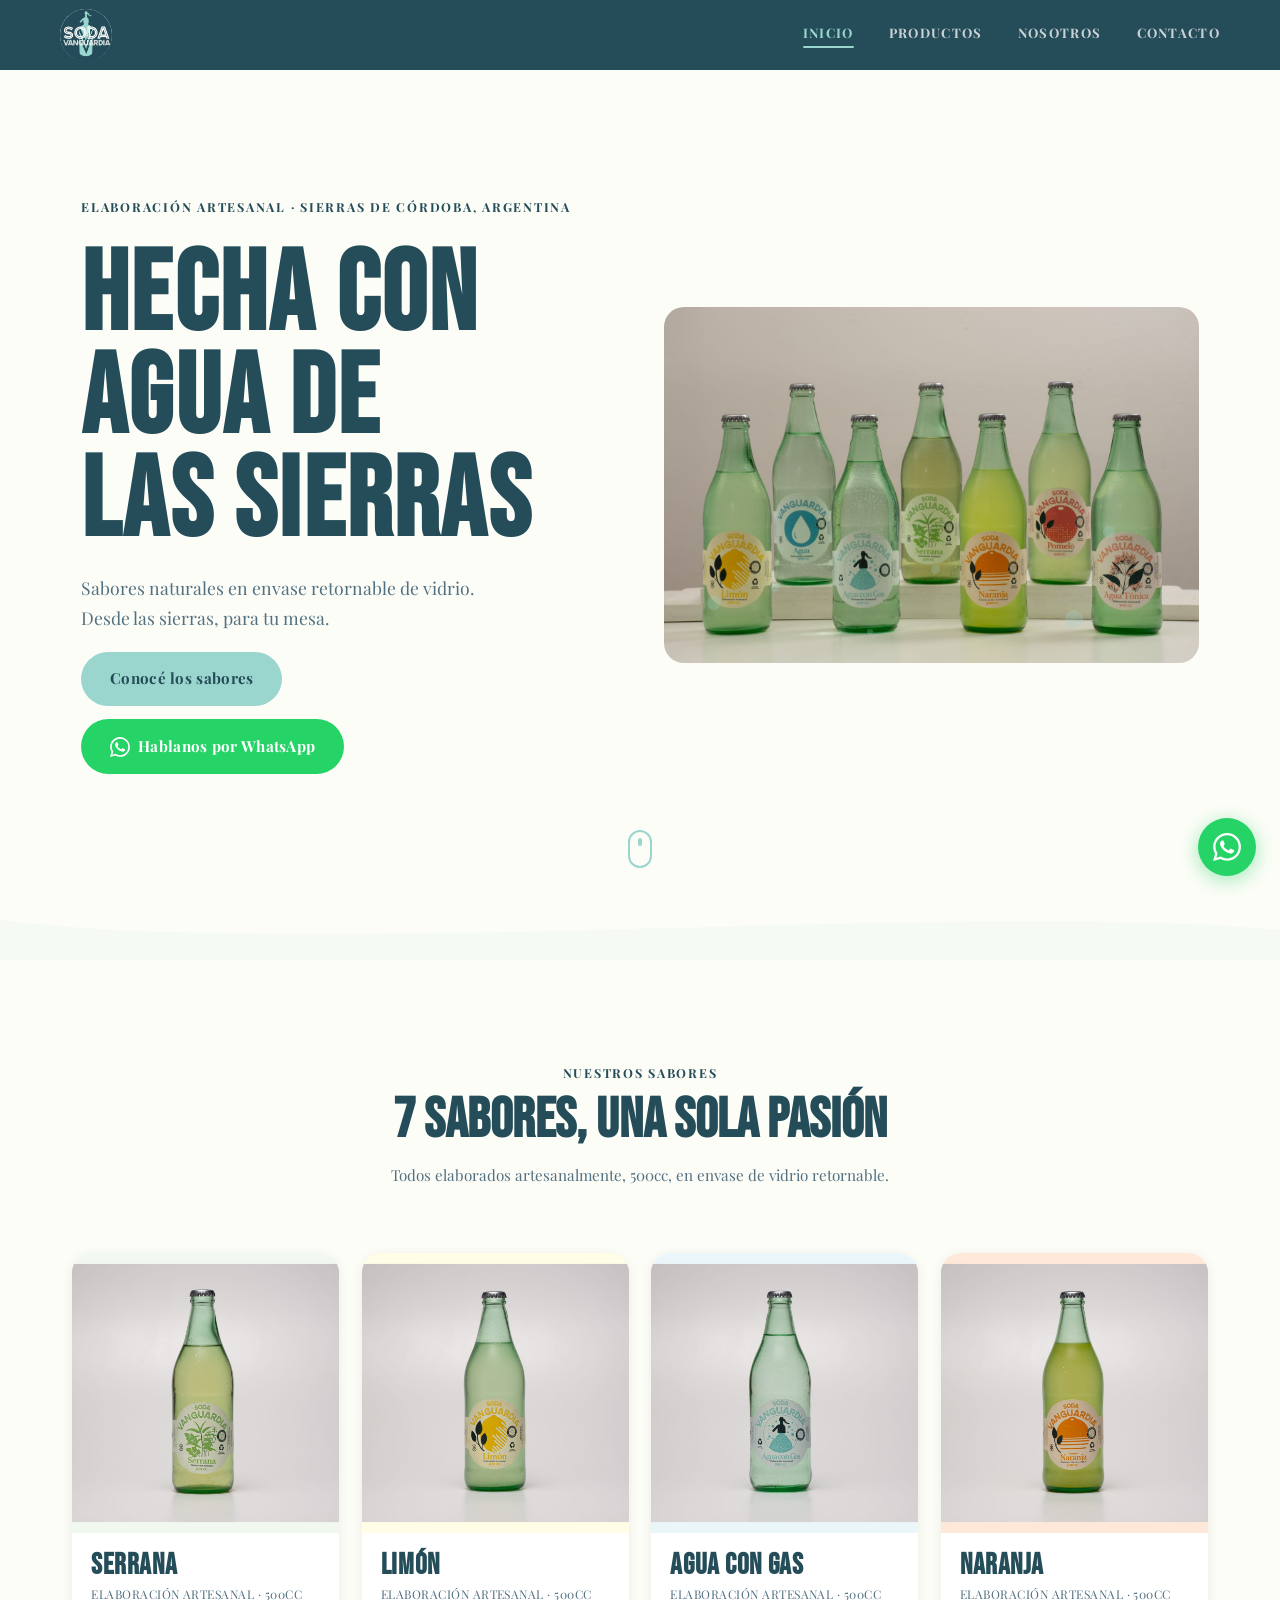
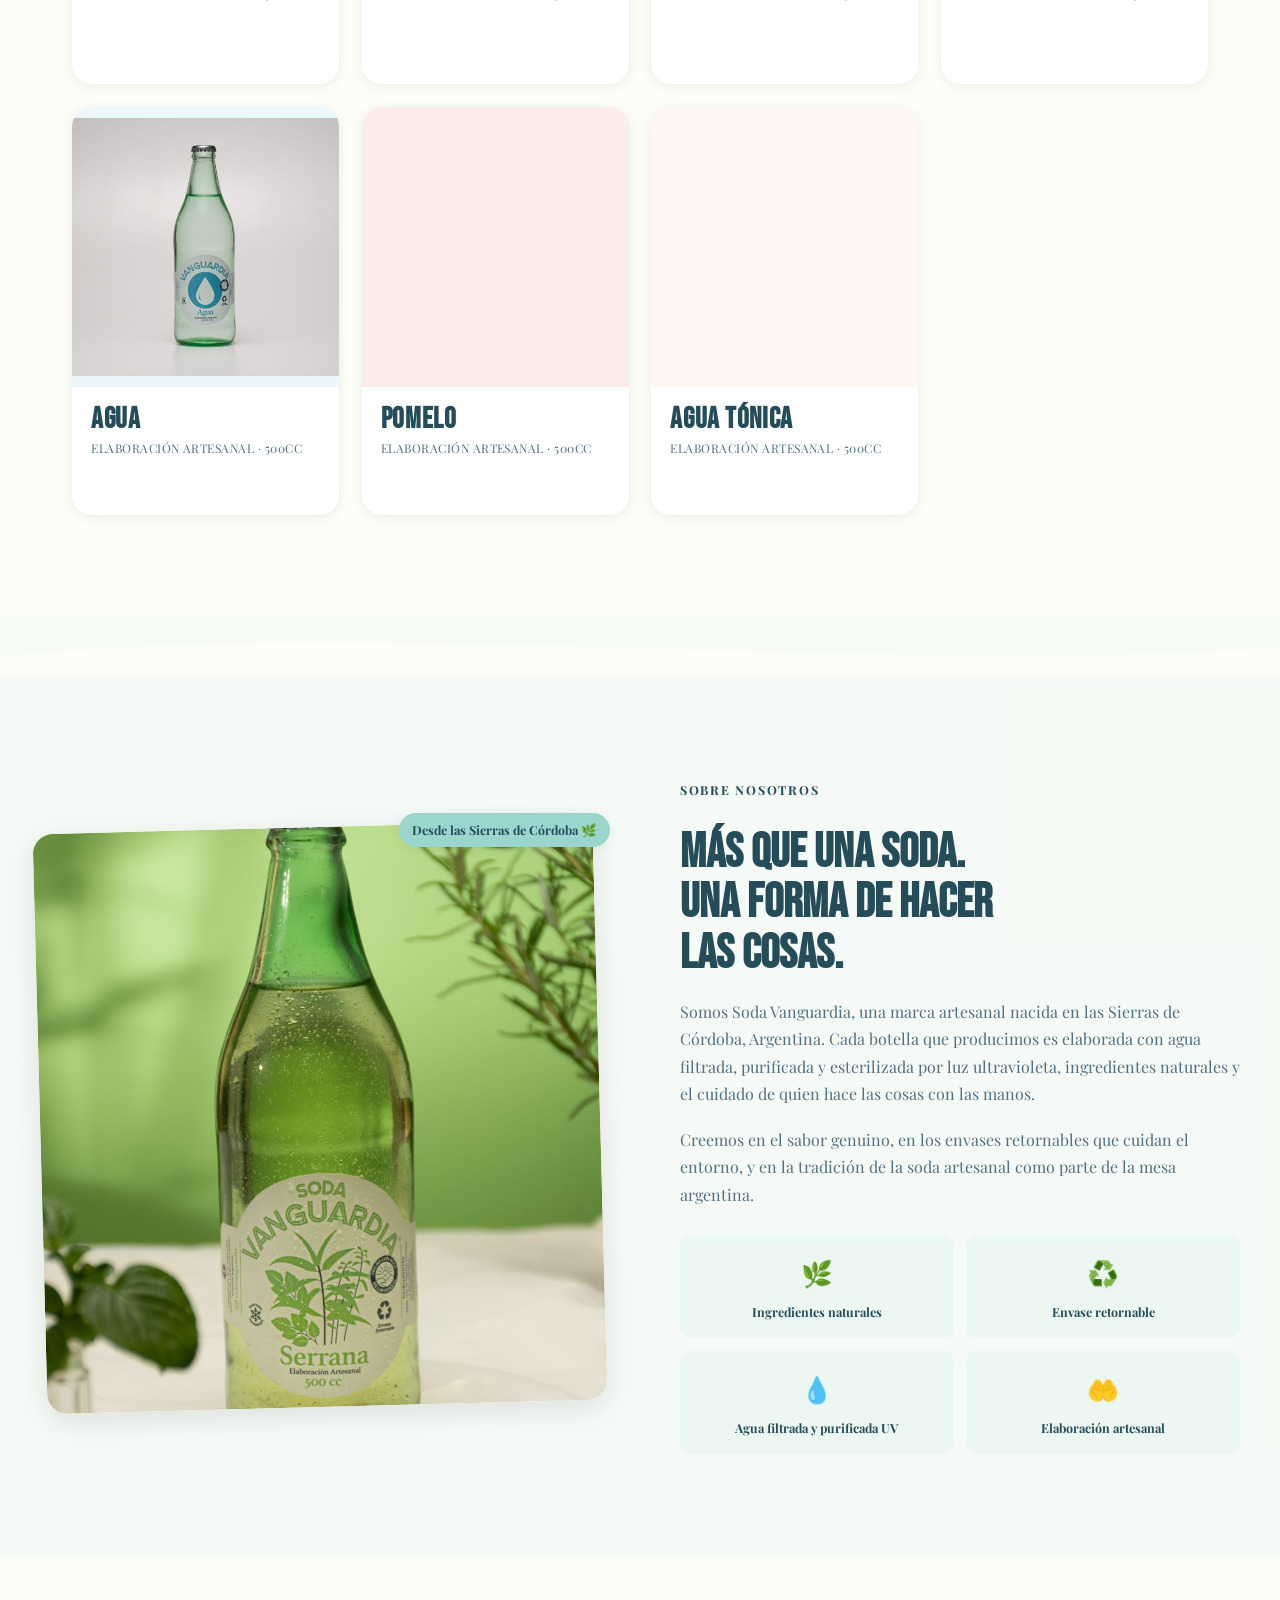
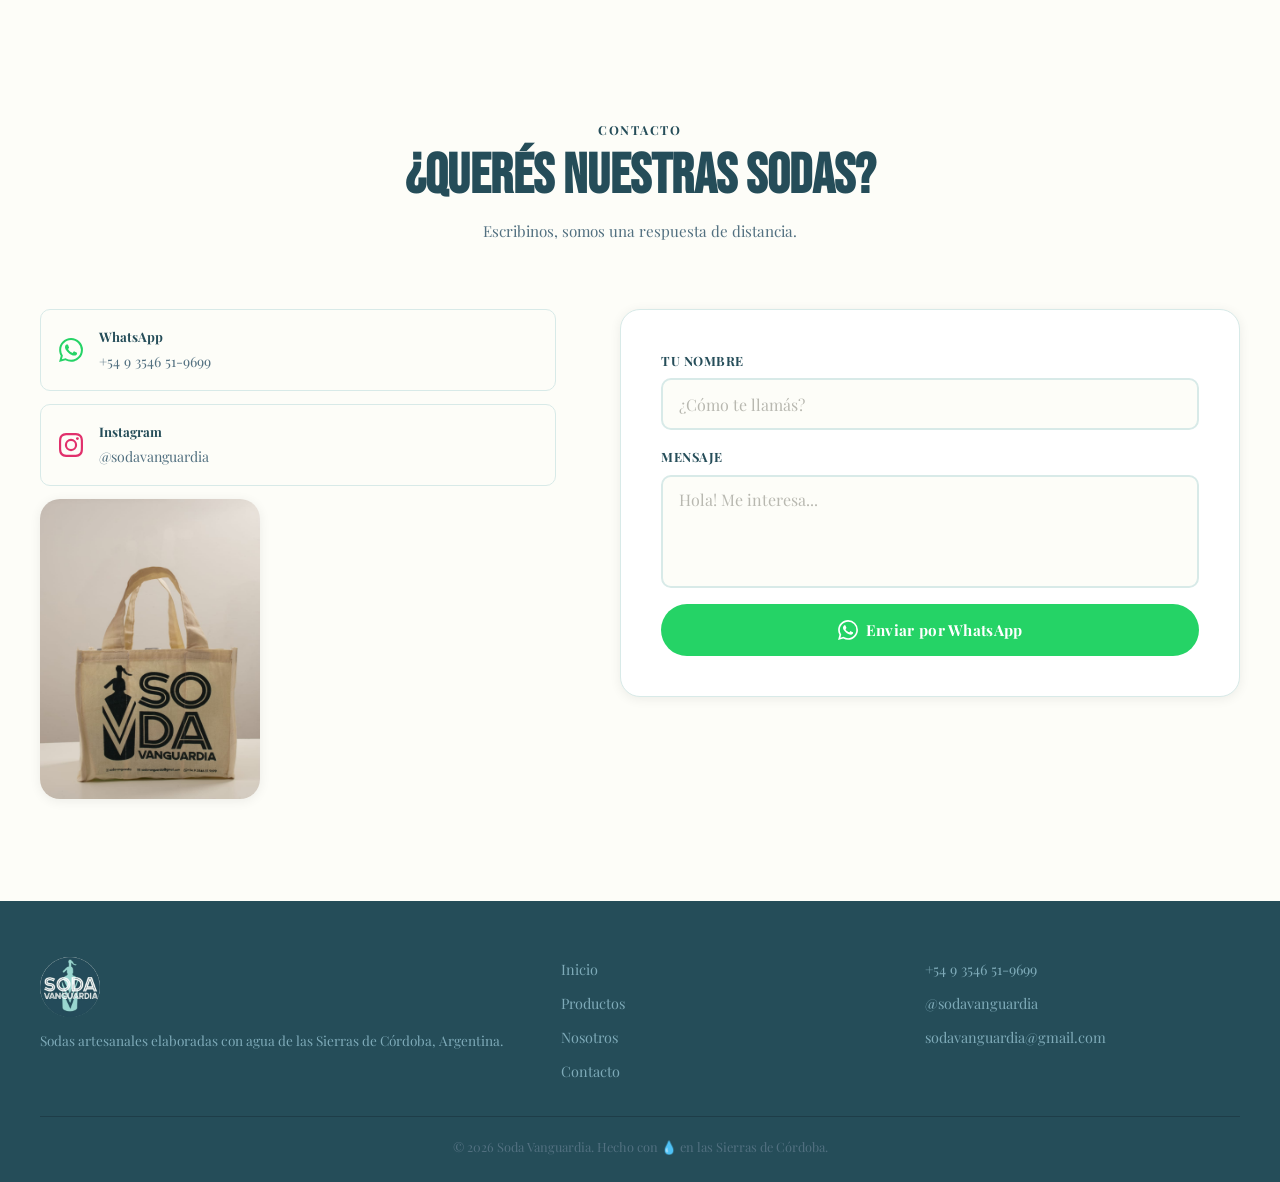
==== commit 09f9e1e8: "Agrego memotest y jackpot, y arreglos del sitio - memotest.html: 14 cartas con los 7 sabores, 40 seg" ====
--- a/index.html
+++ b/index.html
@@ -136,7 +136,7 @@
     <!-- wave -->
     <div class="wave wave--down" aria-hidden="true">
       <svg viewBox="0 0 1440 60" preserveAspectRatio="none" xmlns="http://www.w3.org/2000/svg">
-        <path d="M0,20 C360,60 1080,0 1440,30 L1440,60 L0,60 Z" fill="rgba(126,202,202,0.08)"/>
+        <path d="M0,20 C360,60 1080,0 1440,30 L1440,60 L0,60 Z" fill="rgba(154,213,206,0.08)"/>
       </svg>
     </div>
 
@@ -152,7 +152,7 @@
 
       <div class="products-grid stagger">
 
-        <div class="product-card" data-color="#7fc678">
+        <div class="product-card" tabindex="0" data-color="#7fc678">
           <div class="product-card__img-wrap" style="background:#f1f8f0;">
             <img src="imgs/serrana-product.jpeg" alt="Soda Serrana 500cc" loading="lazy" decoding="async" width="300" height="420" />
           </div>
@@ -163,7 +163,7 @@
           </div>
         </div>
 
-        <div class="product-card" data-color="#f8d82d">
+        <div class="product-card" tabindex="0" data-color="#f8d82d">
           <div class="product-card__img-wrap" style="background:#fffde5;">
             <img src="imgs/limon-product.jpeg" alt="Soda Limón 500cc" loading="lazy" decoding="async" width="300" height="420" />
           </div>
@@ -174,7 +174,7 @@
           </div>
         </div>
 
-        <div class="product-card" data-color="#6dcbd7">
+        <div class="product-card" tabindex="0" data-color="#6dcbd7">
           <div class="product-card__img-wrap" style="background:#eaf6fa;">
             <img src="imgs/agua-con-gas-product.jpeg" alt="Agua con Gas 500cc" loading="lazy" decoding="async" width="300" height="420" />
           </div>
@@ -185,7 +185,7 @@
           </div>
         </div>
 
-        <div class="product-card" data-color="#f8951d">
+        <div class="product-card" tabindex="0" data-color="#f8951d">
           <div class="product-card__img-wrap" style="background:#fee8d9;">
             <img src="imgs/naranja-product.jpeg" alt="Soda Naranja 500cc" loading="lazy" decoding="async" width="300" height="420" />
           </div>
@@ -196,7 +196,7 @@
           </div>
         </div>
 
-        <div class="product-card" data-color="#47adcf">
+        <div class="product-card" tabindex="0" data-color="#47adcf">
           <div class="product-card__img-wrap" style="background:#ebf7fa;">
             <img src="imgs/agua-product.jpeg" alt="Agua Vanguardia 500cc" loading="lazy" decoding="async" width="300" height="420" />
           </div>
@@ -207,7 +207,7 @@
           </div>
         </div>
 
-        <div class="product-card" data-color="#f37971">
+        <div class="product-card" tabindex="0" data-color="#f37971">
           <div class="product-card__img-wrap" style="background:#fbebe9;">
             <img src="imgs/pomelo-product.jpeg" alt="Soda Pomelo 500cc" loading="lazy" decoding="async" width="300" height="420" />
           </div>
@@ -218,7 +218,7 @@
           </div>
         </div>
 
-        <div class="product-card" data-color="#f7a39c">
+        <div class="product-card" tabindex="0" data-color="#f7a39c">
           <div class="product-card__img-wrap" style="background:#fff6f4;">
             <img src="imgs/agua-tonica-product.jpeg" alt="Agua Tónica 500cc" loading="lazy" decoding="async" width="300" height="420" />
           </div>
@@ -235,7 +235,7 @@
     <!-- wave -->
     <div class="wave wave--up" aria-hidden="true">
       <svg viewBox="0 0 1440 60" preserveAspectRatio="none" xmlns="http://www.w3.org/2000/svg">
-        <path d="M0,30 C400,0 1040,60 1440,20 L1440,60 L0,60 Z" fill="rgba(126,202,202,0.06)"/>
+        <path d="M0,30 C400,0 1040,60 1440,20 L1440,60 L0,60 Z" fill="rgba(154,213,206,0.06)"/>
       </svg>
     </div>
 
@@ -246,7 +246,7 @@
       <div class="nosotros__grid">
 
         <div class="nosotros__image reveal reveal--left">
-          <span class="nosotros__badge">Desde las Sierras de Córdoba 🌿</span>
+          <span class="nosotros__badge">Desde las Sierras de Córdoba <span aria-hidden="true">🌿</span></span>
           <img
             src="imgs/serrana-lifestyle.jpeg"
             alt="Botella Serrana entre hierbas serranas"
@@ -265,19 +265,19 @@
 
           <div class="valores-grid">
             <div class="valor">
-              <span class="valor__icon">🌿</span>
+              <span class="valor__icon" aria-hidden="true">🌿</span>
               <span class="valor__label">Ingredientes naturales</span>
             </div>
             <div class="valor">
-              <span class="valor__icon">♻️</span>
+              <span class="valor__icon" aria-hidden="true">♻️</span>
               <span class="valor__label">Envase retornable</span>
             </div>
             <div class="valor">
-              <span class="valor__icon">💧</span>
+              <span class="valor__icon" aria-hidden="true">💧</span>
               <span class="valor__label">Agua filtrada y purificada UV</span>
             </div>
             <div class="valor">
-              <span class="valor__icon">🤲</span>
+              <span class="valor__icon" aria-hidden="true">🤲</span>
               <span class="valor__label">Elaboración artesanal</span>
             </div>
           </div>
@@ -331,11 +331,13 @@
           <form class="contacto__form" id="contactForm" novalidate>
             <div class="form-group">
               <label for="nombre">Tu nombre</label>
-              <input type="text" id="nombre" name="nombre" placeholder="¿Cómo te llamás?" required />
+              <input type="text" id="nombre" name="nombre" placeholder="¿Cómo te llamás?" autocomplete="given-name" required aria-describedby="nombre-error" />
+              <p class="form-error" id="nombre-error" role="alert" hidden></p>
             </div>
             <div class="form-group">
               <label for="mensaje">Mensaje</label>
-              <textarea id="mensaje" name="mensaje" rows="4" placeholder="Hola! Me interesa..." required></textarea>
+              <textarea id="mensaje" name="mensaje" rows="4" placeholder="Hola! Me interesa..." required aria-describedby="mensaje-error"></textarea>
+              <p class="form-error" id="mensaje-error" role="alert" hidden></p>
             </div>
             <button type="submit" class="btn btn--whatsapp btn--full">
               <svg width="20" height="20" viewBox="0 0 24 24" fill="currentColor" aria-hidden="true"><path d="M17.472 14.382c-.297-.149-1.758-.867-2.03-.967-.273-.099-.471-.148-.67.15-.197.297-.767.966-.94 1.164-.173.199-.347.223-.644.075-.297-.15-1.255-.463-2.39-1.475-.883-.788-1.48-1.761-1.653-2.059-.173-.297-.018-.458.13-.606.134-.133.298-.347.446-.52.149-.174.198-.298.298-.497.099-.198.05-.371-.025-.52-.075-.149-.669-1.612-.916-2.207-.242-.579-.487-.5-.669-.51-.173-.008-.371-.01-.57-.01-.198 0-.52.074-.792.372-.272.297-1.04 1.016-1.04 2.479 0 1.462 1.065 2.875 1.213 3.074.149.198 2.096 3.2 5.077 4.487.709.306 1.262.489 1.694.625.712.227 1.36.195 1.871.118.571-.085 1.758-.719 2.006-1.413.248-.694.248-1.289.173-1.413-.074-.124-.272-.198-.57-.347m-5.421 7.403h-.004a9.87 9.87 0 01-5.031-1.378l-.361-.214-3.741.982.998-3.648-.235-.374a9.86 9.86 0 01-1.51-5.26c.001-5.45 4.436-9.884 9.888-9.884 2.64 0 5.122 1.03 6.988 2.898a9.825 9.825 0 012.893 6.994c-.003 5.45-4.437 9.884-9.885 9.884m8.413-18.297A11.815 11.815 0 0012.05 0C5.495 0 .16 5.335.157 11.892c0 2.096.547 4.142 1.588 5.945L.057 24l6.305-1.654a11.882 11.882 0 005.683 1.448h.005c6.554 0 11.89-5.335 11.893-11.893a11.821 11.821 0 00-3.48-8.413z"/></svg>
@@ -371,7 +373,7 @@
       </div>
     </div>
     <div class="footer__bottom">
-      <p>© 2026 Soda Vanguardia. Hecho con 💧 en las Sierras de Córdoba.</p>
+      <p>© 2026 Soda Vanguardia. Hecho con <span aria-hidden="true">💧</span> en las Sierras de Córdoba.</p>
     </div>
   </footer>
 
--- a/css/styles.css
+++ b/css/styles.css
@@ -117,6 +117,18 @@
   background: var(--color-wa);
   color: #fff;
 }
+/* Hover solo en dispositivos con puntero real; el texto cambia junto con el fondo */
+@media (hover: hover) {
+  .btn--primary:hover {
+    background: var(--color-primary-dark);
+    color: #fff;
+    box-shadow: 0 6px 20px rgba(154,213,206,0.4);
+  }
+  .btn--whatsapp:hover {
+    background: var(--color-wa-dark);
+    box-shadow: 0 6px 20px rgba(37,211,102,0.35);
+  }
+}
 .btn--full { width: 100%; }
 
 /* Focus accesible */
@@ -192,7 +204,7 @@
 }
 .navbar__overlay .navbar__link:first-child { border-top: 1px solid #1e3d48; }
 .navbar__overlay .navbar__link:active,
-.navbar__overlay .navbar__link:hover { color: var(--color-primary); background: rgba(126,202,202,0.06); }
+.navbar__overlay .navbar__link:hover { color: var(--color-primary); background: rgba(154,213,206,0.06); }
 
 /* Hamburger — líneas blancas sobre oscuro */
 .navbar__hamburger {
@@ -258,7 +270,7 @@
 .bubble {
   position: absolute;
   border-radius: 50%;
-  background: rgba(126,202,202,0.25);
+  background: rgba(154,213,206,0.25);
   animation: subir var(--dur, 3.5s) ease-in var(--delay, 0s) infinite;
 }
 .bubble:nth-child(1) { width: 14px; height: 14px; left: 8%;  bottom: 15%; --dur: 3.2s; --delay: 0s;   }
@@ -336,6 +348,10 @@
   border-bottom: 3px solid transparent;
   /* Sin hover en mobile — todo visible siempre */
 }
+/* Acento de color por sabor (--accent lo setea main.js desde data-color) */
+.product-card:hover,
+.product-card:focus-visible { border-bottom-color: var(--accent, transparent); }
+.product-card:focus-visible { outline-offset: 2px; }
 
 .product-card__img-wrap {
   background: #f5f5f0;
@@ -386,7 +402,7 @@
 
 /* ── NOSOTROS ───────────────────────────────────── */
 .nosotros {
-  background: rgba(126,202,202,0.07);
+  background: rgba(154,213,206,0.07);
   padding: var(--section-pad) 1.25rem;
 }
 
@@ -450,7 +466,7 @@
   text-align: center;
   gap: 0.4rem;
   padding: 1rem 0.75rem;
-  background: rgba(126,202,202,0.1);
+  background: rgba(154,213,206,0.1);
   border-radius: var(--radius-sm);
 }
 .valor__icon  { font-size: 1.6rem; }
@@ -528,9 +544,21 @@
 .form-group textarea:focus {
   outline: none;
   border-color: var(--color-primary);
-  box-shadow: 0 0 0 3px rgba(126,202,202,0.2);
+  box-shadow: 0 0 0 3px rgba(154,213,206,0.2);
 }
 .form-group textarea { resize: none; min-height: 110px; font-size: 1rem; }
+
+/* Validación del formulario */
+.form-group input[aria-invalid="true"],
+.form-group textarea[aria-invalid="true"] {
+  border-color: #c0392b;
+  box-shadow: 0 0 0 3px rgba(192,57,43,0.12);
+}
+.form-error {
+  font-size: 0.82rem;
+  font-weight: 700;
+  color: #b03a2e;
+}
 
 /* ── FOOTER ─────────────────────────────────────── */
 .footer {
@@ -618,6 +646,21 @@
 .stagger.is-visible > *:nth-child(5) { opacity:1; transform:none; transition-delay:0.28s; }
 .stagger.is-visible > *:nth-child(6) { opacity:1; transform:none; transition-delay:0.35s; }
 .stagger.is-visible > *:nth-child(7) { opacity:1; transform:none; transition-delay:0.42s; }
+
+/* En desktop con puntero fino la descripción aparece en hover/foco.
+   En táctiles (incluso tablets grandes) queda siempre visible. */
+@media (min-width: 1024px) and (hover: hover) and (pointer: fine) {
+  .product-card__desc {
+    opacity: 0;
+    transform: translateY(4px);
+    transition: opacity 0.3s ease, transform 0.3s ease;
+  }
+  .product-card:hover .product-card__desc,
+  .product-card:focus-visible .product-card__desc {
+    opacity: 1;
+    transform: translateY(0);
+  }
+}
 
 /* Respetar preferencia de movimiento reducido */
 @media (prefers-reduced-motion: reduce) {
@@ -655,7 +698,7 @@
 }
 
 /* ── POLISH GLOBAL ──────────────────────────────── */
-::selection { background: rgba(126,202,202,0.35); color: var(--color-text); }
+::selection { background: rgba(154,213,206,0.35); color: var(--color-text); }
 
 ::-webkit-scrollbar { width: 5px; }
 ::-webkit-scrollbar-track { background: var(--color-bg); }
@@ -797,17 +840,7 @@
   .product-card:hover .product-card__img-wrap img { transform: scale(1.55); }
   .product-card__name { font-size: 1.8rem; }
   .product-card__sub  { font-size: 0.75rem; }
-  /* En desktop el desc se oculta y aparece en hover */
-  .product-card__desc {
-    opacity: 0;
-    transform: translateY(4px);
-    transition: opacity 0.3s ease, transform 0.3s ease;
-    font-size: 0.85rem;
-  }
-  .product-card:hover .product-card__desc {
-    opacity: 1;
-    transform: translateY(0);
-  }
+  .product-card__desc { font-size: 0.85rem; }
   .product-card__info { padding: 1.2rem 1.2rem 1.4rem; }
 
   /* Nosotros: 2 columnas */
@@ -864,14 +897,6 @@
 ════════════════════════════════════════════════════ */
 @media (min-width: 1280px) {
   .hero__image-wrap { max-width: 580px; }
-  .btn--primary:hover {
-    background: var(--color-primary-dark);
-    box-shadow: 0 6px 20px rgba(126,202,202,0.4);
-  }
-  .btn--whatsapp:hover {
-    background: var(--color-wa-dark);
-    box-shadow: 0 6px 20px rgba(37,211,102,0.35);
-  }
 }
 
 /* ── Scroll indicator keyframe ──────────────────── */
